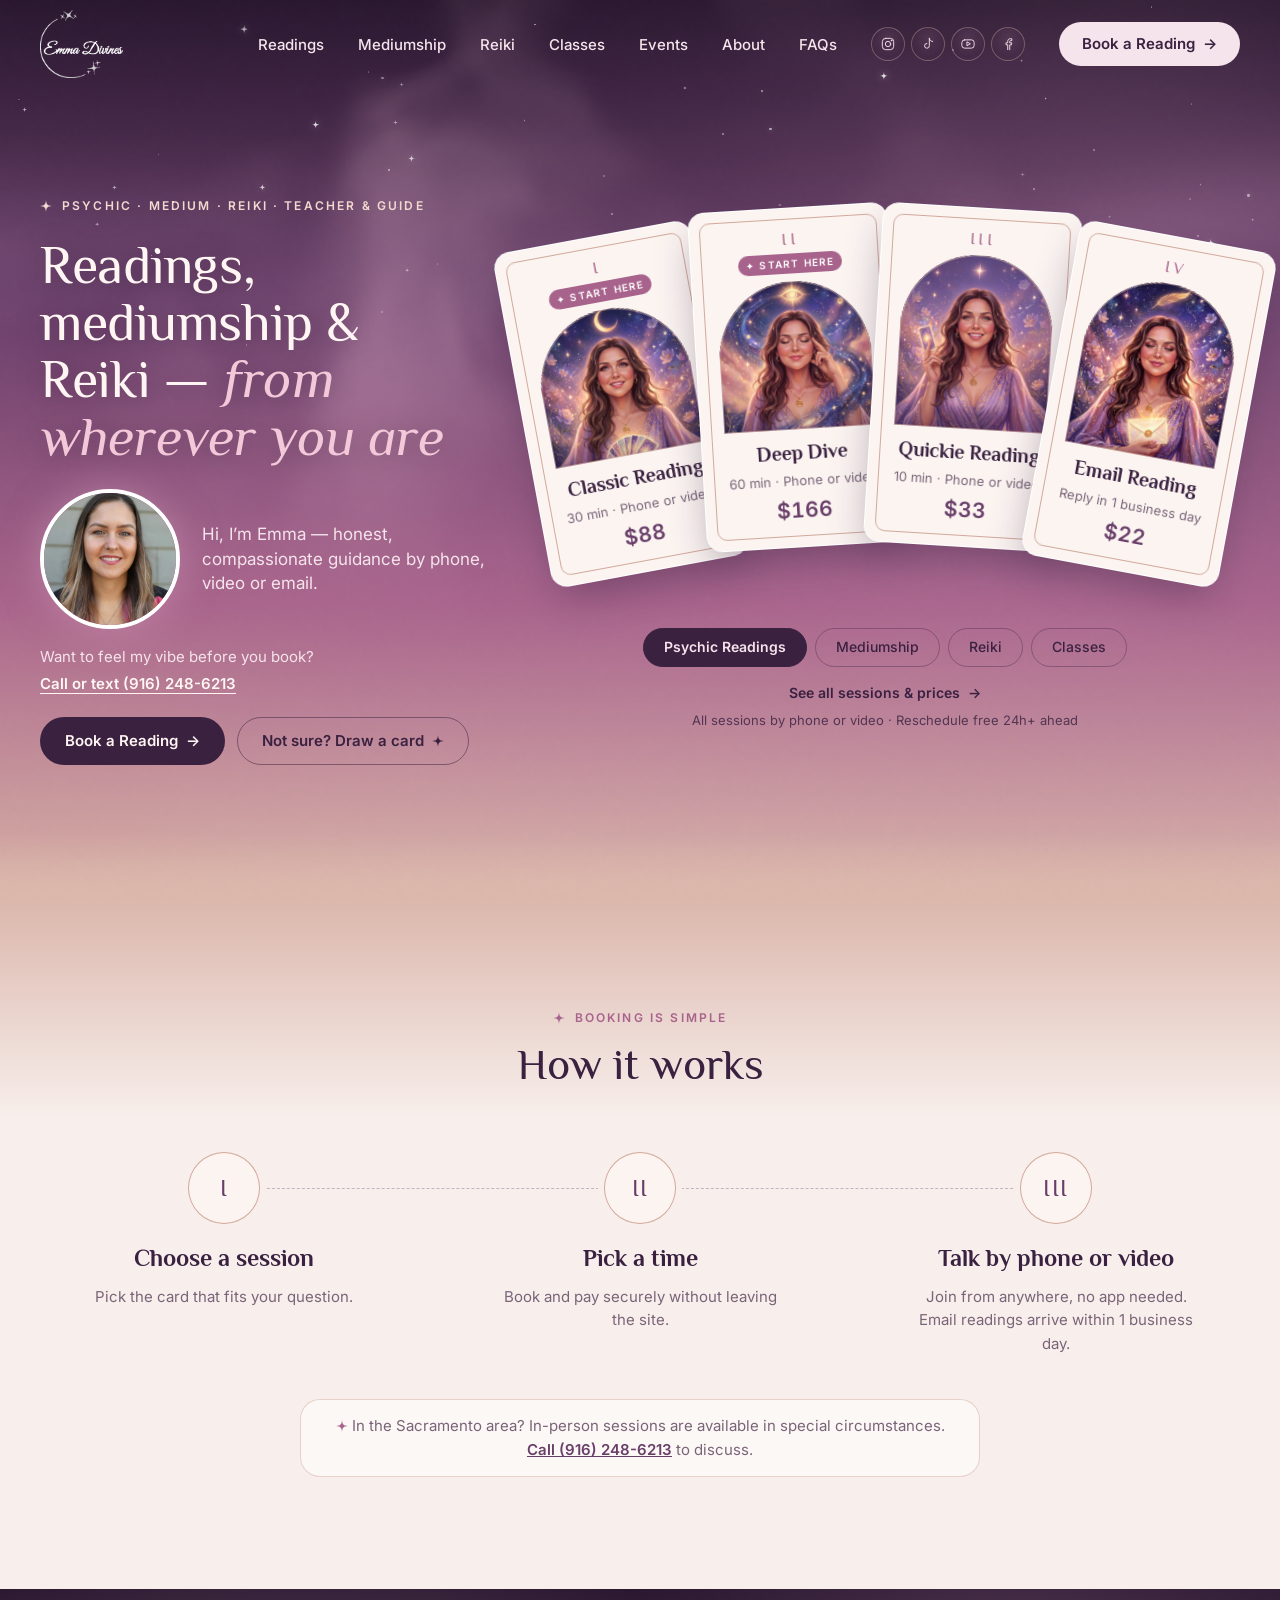
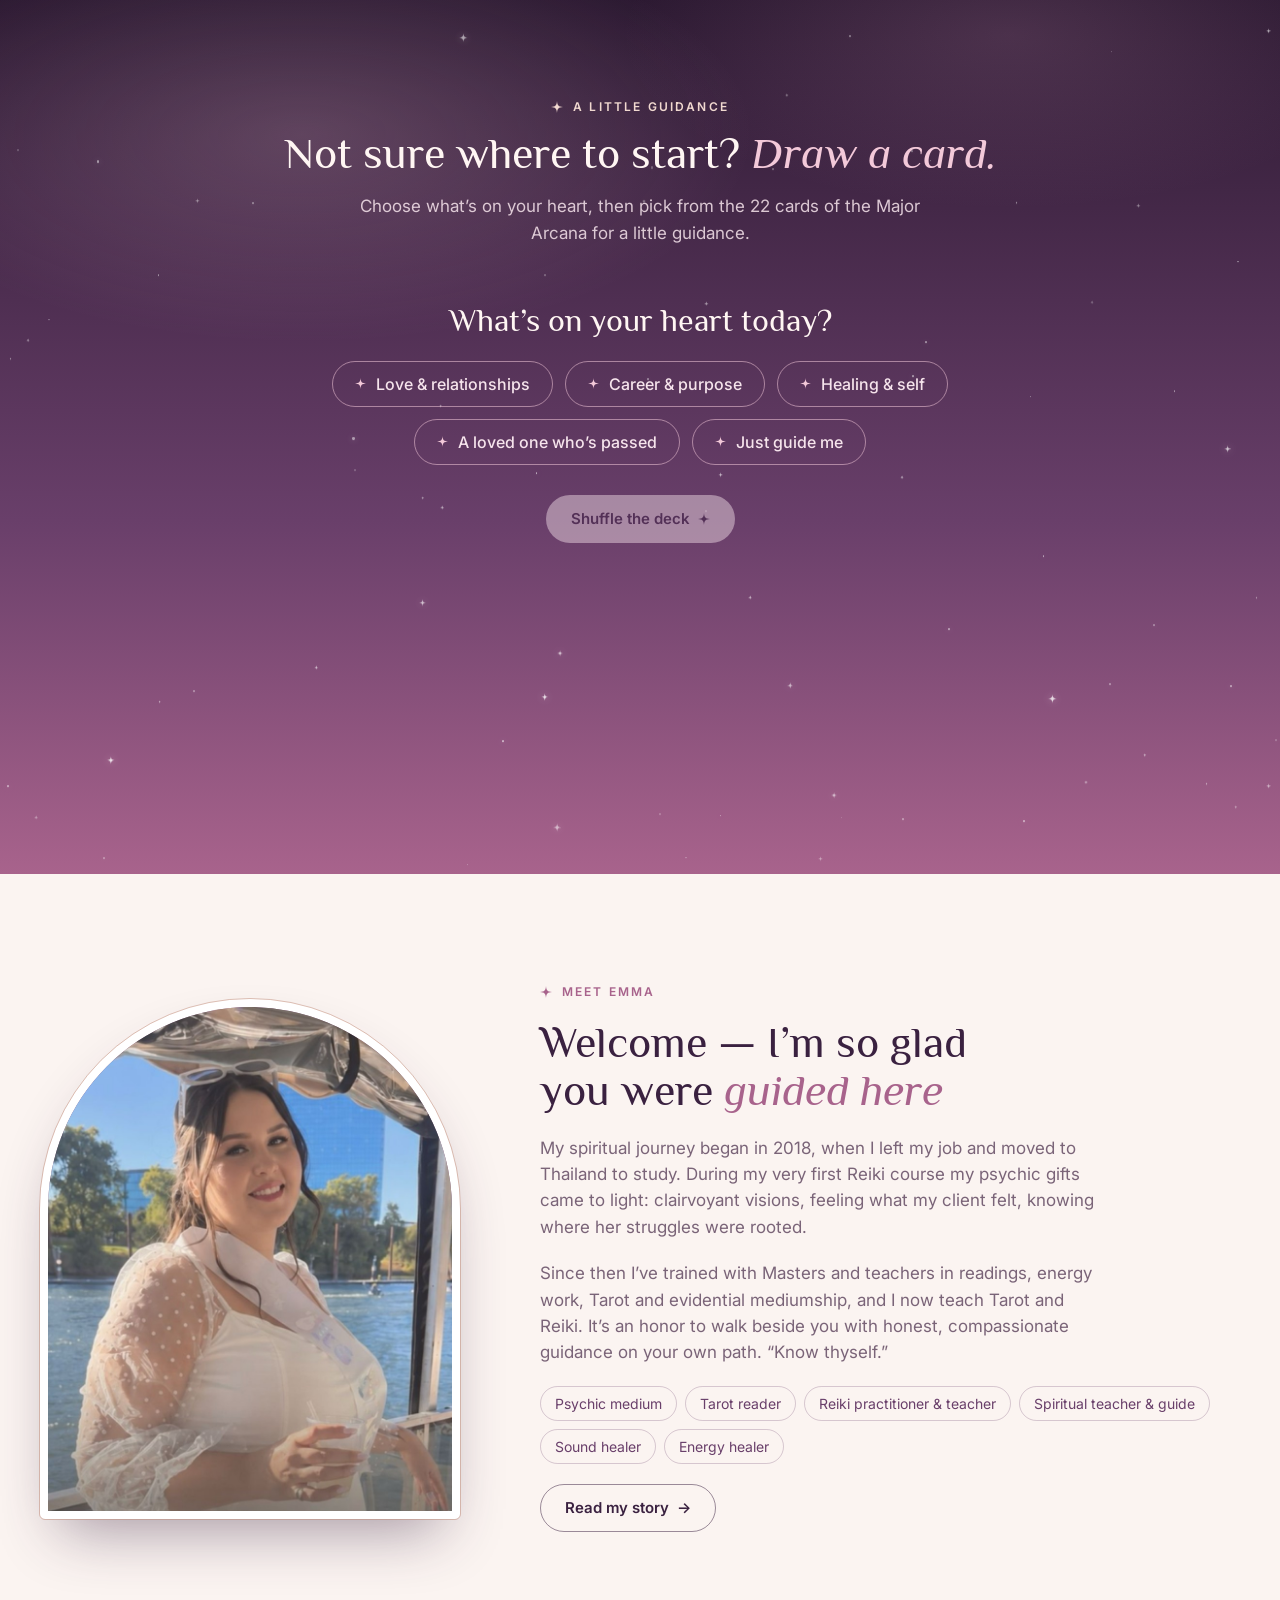
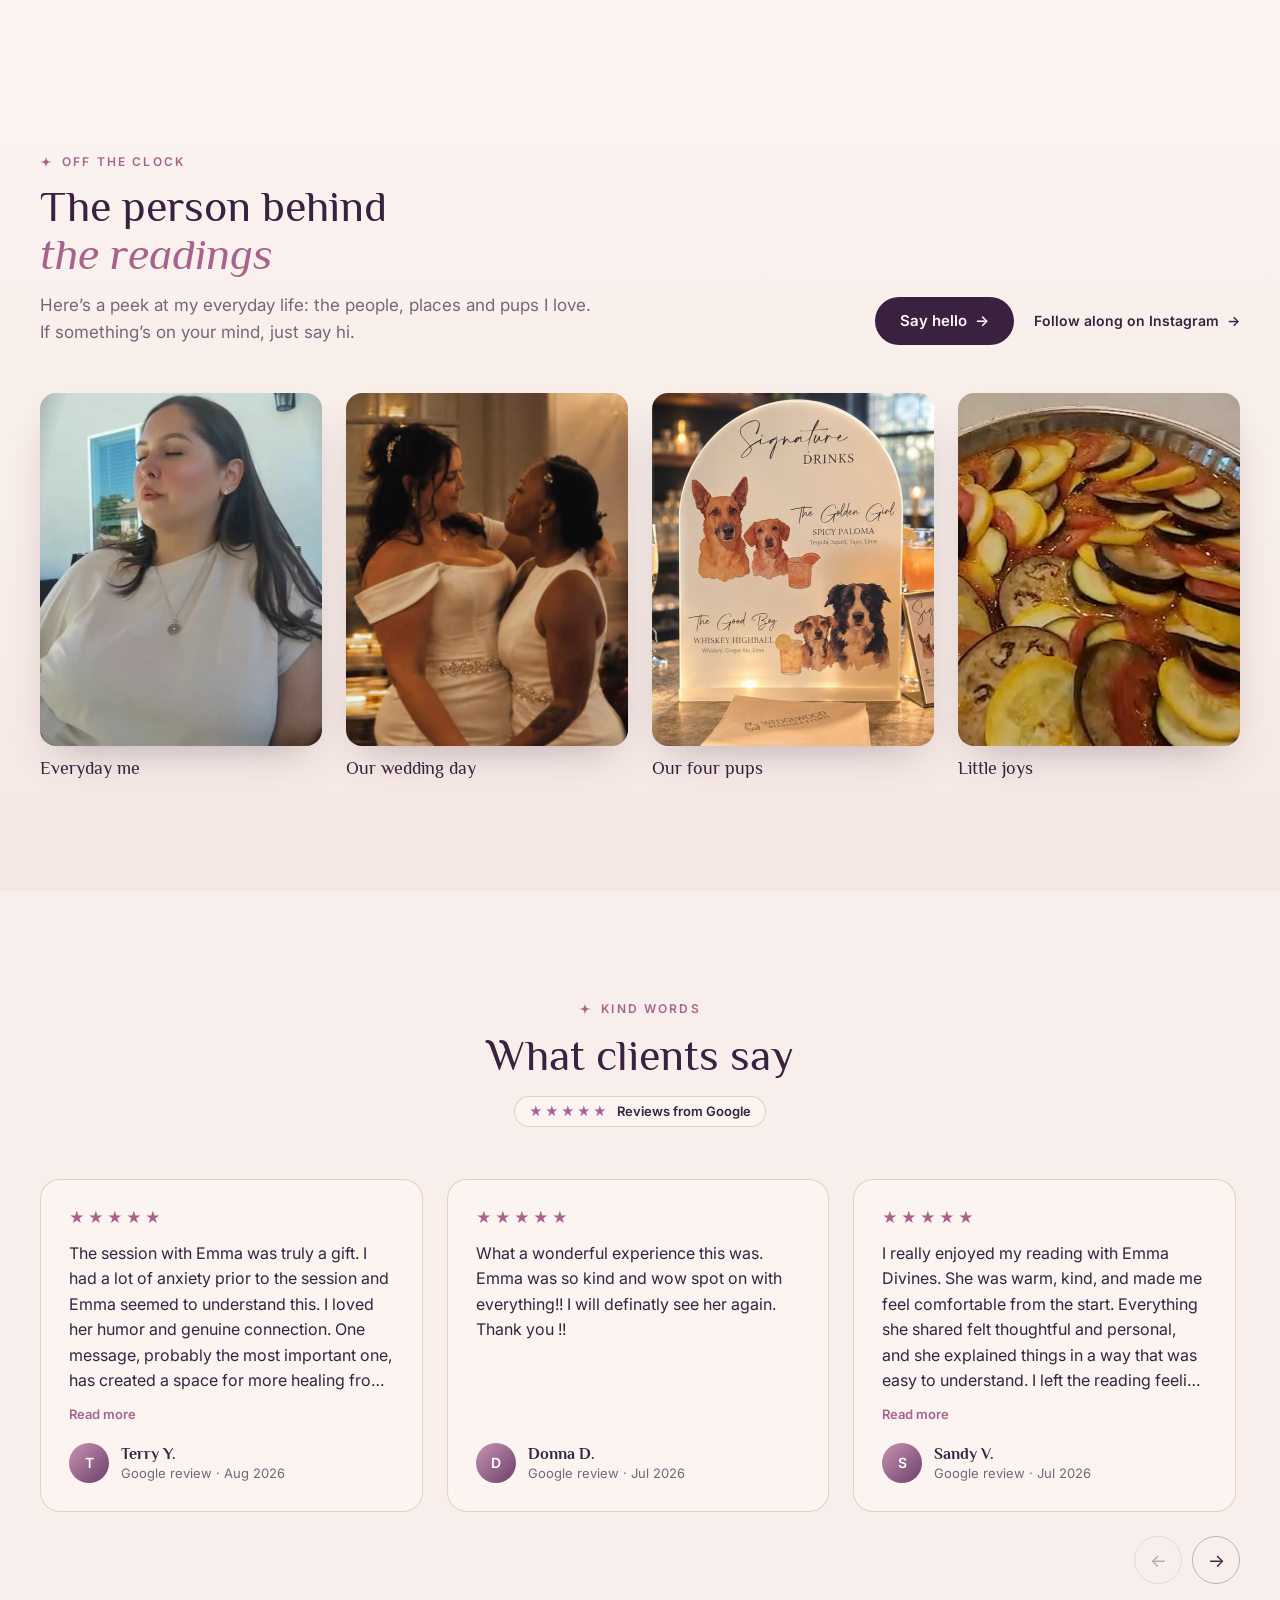
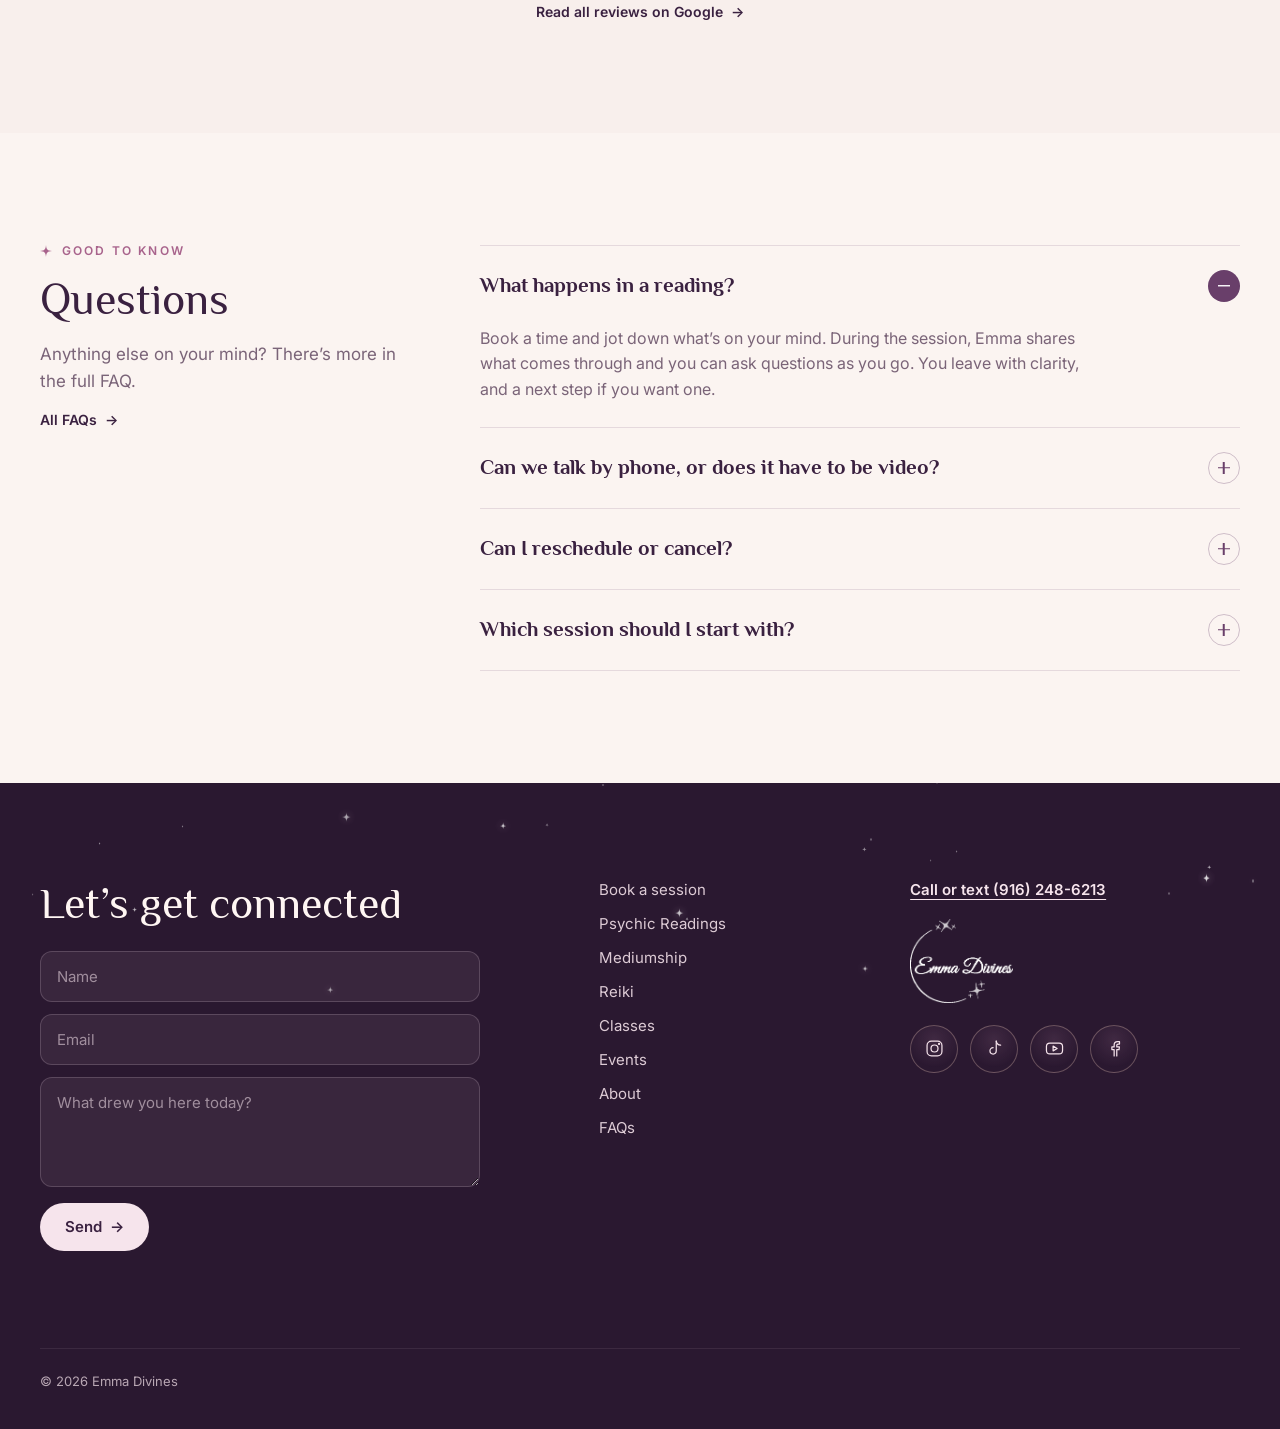
==== index.html @ b723eba1 "Draw a card: real art for all 22 Major Arcana Each card is its Rider-Waite-Smith scene (public-domai" ====
<!doctype html>
<html lang="en">
<head>
<meta charset="utf-8">
<meta name="viewport" content="width=device-width, initial-scale=1, viewport-fit=cover">
<title>Emma Divines · Psychic Readings, Mediumship &amp; Reiki</title>
<meta name="description" content="Honest, compassionate psychic readings, mediumship and Reiki with Emma, by phone, video or email. See every session and price, or draw a card for a little guidance.">
<meta property="og:type" content="website">
<meta property="og:site_name" content="Emma Divines">
<meta property="og:title" content="Emma Divines · Readings, mediumship &amp; Reiki">
<meta property="og:description" content="Honest, compassionate guidance from wherever you are. Draw a card for a little guidance, or book a session.">
<meta property="og:url" content="https://emma-divines-prototype.vercel.app/">
<meta property="og:image" content="https://emma-divines-prototype.vercel.app/images/og-image.jpg">
<meta property="og:image:width" content="1200">
<meta property="og:image:height" content="630">
<meta property="og:image:alt" content="Emma Divines homepage: tarot cards with prices and a photo of Emma">
<meta name="twitter:card" content="summary_large_image">
<meta name="twitter:image" content="https://emma-divines-prototype.vercel.app/images/og-image.jpg">
<link rel="icon" type="image/png" href="logo_color.png">
<link rel="apple-touch-icon" href="images/emma-avatar.jpg">
<link rel="preconnect" href="https://fonts.googleapis.com">
<link rel="preconnect" href="https://fonts.gstatic.com" crossorigin>
<link href="https://fonts.googleapis.com/css2?family=Inter:wght@400;500;600&family=Philosopher:ital,wght@0,400;0,700;1,400&display=swap" rel="stylesheet">
<style>
/* Velvet Dusk: one visual world (dusk → daylight → dusk → night), so colours are set explicitly rather than per OS theme. */
:root{
  color-scheme:light;
  /* brand palette (Emma's guide) */
  --deep-purple:#693F6A; --mauve:#A8638C; --terracotta:#C08977; --muted-purple:#936A94; --soft-rose:#CA93B3; --warm-blush:#DBB7AC;
  /* extensions: darker / lighter steps of the palette */
  --night:#2A1830; --plum:#3A2140; --cream:#FBF4F1; --blush-tint:#F8EFEC; --rose-light:#F3C9D9; --ink-soft:#7A6478; --on-dark:#F6E4EC;
  --f-display:Philosopher,Georgia,serif; --f-body:Inter,system-ui,-apple-system,sans-serif;
  --cw:200px; --ch:340px;
}
*{box-sizing:border-box}
[hidden]{display:none!important}
html{scroll-behavior:smooth;scroll-padding-top:80px;overflow-x:clip}
html,body{margin:0}
body{font-family:var(--f-body);-webkit-font-smoothing:antialiased;overflow-x:hidden;background:var(--cream);color:var(--plum)}
button{font:inherit;color:inherit;background:none;border:0;padding:0;cursor:pointer}
a{color:inherit}
:focus-visible{outline:2px solid var(--soft-rose);outline-offset:3px;border-radius:6px}
.wrap{max-width:1240px;margin-inline:auto;padding-inline:20px}
.sp{display:inline-block;width:12px;height:12px;vertical-align:-1px}
.eyebrow{display:flex;align-items:center;gap:10px;margin:0;font:600 12px/1 var(--f-body);letter-spacing:.18em;text-transform:uppercase;color:var(--mauve)}
.eyebrow svg{width:12px;height:12px}
h1,h2,h3{text-wrap:balance}
h2{font:400 44px/1.1 var(--f-display);margin:0;color:var(--plum)}
h2 em{font-style:italic;color:var(--mauve)}
.lede{font-size:17px;line-height:1.55;color:var(--ink-soft);max-width:560px;margin:0}
.draft-tag{display:inline-block;font:600 10px/1 var(--f-body);letter-spacing:.12em;text-transform:uppercase;padding:5px 8px;border-radius:999px;background:rgba(168,99,140,.12);color:var(--mauve)}

/* ---------- Buttons & links ---------- */
.btn{display:inline-flex;align-items:center;gap:8px;border-radius:999px;padding:14px 24px;font:600 15px/1.2 var(--f-body);text-decoration:none;border:1px solid transparent;white-space:nowrap;transition:transform .2s,background-color .2s,box-shadow .25s}
.btn:hover{transform:translateY(-1px)}
.btn .arr,.link .arr{transition:translate .2s}
.btn:hover .arr,.link:hover .arr{translate:3px 0}
.btn-plum{background:var(--plum);color:#FFF6F3}
.btn-purple{background:var(--deep-purple);color:#FFF6F3}
.btn-light{background:var(--on-dark);color:var(--plum)}
.btn-outline{border-color:rgba(58,33,64,.5);color:var(--plum)}
.btn-outline-light{border-color:rgba(246,228,236,.55);color:var(--on-dark)}
.link{display:inline-flex;align-items:center;gap:8px;font:600 14px/1.2 var(--f-body);color:var(--plum);text-decoration:none}

/* ---------- Header ---------- */
.site-header{position:fixed;inset:0 0 auto 0;z-index:40;padding-top:env(safe-area-inset-top,0px);transition:background-color .35s,box-shadow .35s,backdrop-filter .35s}
.site-header .wrap{height:88px;display:flex;align-items:center;justify-content:space-between;transition:height .35s}
.site-header.scrolled{background:rgba(42,24,48,.8);backdrop-filter:blur(14px);-webkit-backdrop-filter:blur(14px);box-shadow:0 1px 0 rgba(246,228,236,.08)}
.site-header.scrolled .wrap{height:68px}
.logo img{height:68px;display:block;transition:height .35s}
.scrolled .logo img{height:54px}
.nav{display:flex;align-items:center;gap:34px}
.nav a:not(.btn){text-decoration:none;font-weight:500;font-size:15px;color:var(--on-dark)}
.nav a:not(.btn):hover{text-decoration:underline;text-underline-offset:6px;text-decoration-color:var(--soft-rose)}
.nav .btn{padding:12px 22px}
.mobile-actions{display:none;align-items:center;gap:10px}
.menu-btn{display:flex;flex-direction:column;gap:5px;padding:13px 9px}
.menu-btn i{display:block;width:20px;height:1.6px;border-radius:1px;background:var(--on-dark)}
.mobile-menu{position:fixed;inset:0;z-index:60;background:linear-gradient(#2A1830,#693F6A);color:var(--on-dark);padding:calc(20px + env(safe-area-inset-top,0px)) 24px 32px;display:flex;flex-direction:column;gap:28px}
.mobile-menu[hidden]{display:none}
.mobile-menu .top{display:flex;justify-content:space-between;align-items:center}
.mobile-menu .top img{height:52px}
.mobile-menu nav{display:flex;flex-direction:column;gap:6px}
.mobile-menu nav a{font:400 34px/1.3 var(--f-display);text-decoration:none}
.close-btn{width:44px;height:44px;border-radius:50%;font-size:22px}

/* ---------- Hero ---------- */
.hero{position:relative;isolation:isolate;min-height:900px;padding-bottom:56px}
.hero-bg{position:absolute;inset:0;z-index:-1;overflow:hidden;background:linear-gradient(#2A1830,#693F6A 38%,#A8638C 75%,#DBB7AC)}
#aurora{position:absolute;inset:0;width:100%;height:100%;display:block}
.stars{position:absolute;inset:0;pointer-events:none}
.layer{position:absolute;left:0;right:0;will-change:transform}
.star,.dot{position:absolute;opacity:var(--o);animation:twinkle var(--t) ease-in-out var(--d) infinite}
.star{color:#fff}
.dot{border-radius:50%;background:#fff;box-shadow:0 0 6px rgba(255,240,246,.7)}
.layer:last-child .star{filter:drop-shadow(0 0 4px rgba(255,228,240,.75))}
/* a slow, shallow breathe rather than a blink */
@keyframes twinkle{0%,100%{opacity:var(--o)}50%{opacity:calc(var(--o) * .45)}}
.hero-inner{display:grid;grid-template-columns:470px minmax(0,1fr);column-gap:20px;align-items:start;padding-top:200px}
.copy{display:flex;flex-direction:column;gap:24px}
.hero .eyebrow{color:#F1D9D0}
h1{font:400 54px/1.06 var(--f-display);margin:0;color:#FFF6F3;letter-spacing:-.005em;text-shadow:0 2px 28px rgba(42,24,48,.35)}
h1 em{font-style:italic;color:var(--rose-light)}
.byline{display:flex;align-items:center;gap:22px}
.byline p{margin:0;font-size:17px;line-height:1.45;color:var(--on-dark);max-width:420px}
.avatar{flex:none;width:140px;height:140px;border-radius:50%;object-fit:cover;display:block;background:linear-gradient(135deg,#DBB7AC,#693F6A);border:4px solid #fff;box-shadow:0 0 36px 2px rgba(202,147,179,.55)}
.ctas{display:flex;gap:12px;flex-wrap:wrap}
.hero .btn-outline{border-color:rgba(58,33,64,.5)}
.offerings{display:flex;flex-direction:column;align-items:center;margin-top:-20px;min-width:0}
.tabs{display:flex;gap:8px;margin-top:18px}
.tab{padding:10px 20px;border-radius:999px;font:500 14px/1.2 var(--f-body);border:1px solid rgba(58,33,64,.35);color:var(--plum);white-space:nowrap;transition:background-color .25s,color .25s}
.tab[aria-selected=true]{background:var(--plum);color:var(--on-dark);border-color:var(--plum);font-weight:600}
.tab .short{display:none}
.pager{display:flex;align-items:center;gap:14px;font:500 13px/1 var(--f-body);color:var(--plum);margin-top:6px}
.pager[hidden]{display:none}
.pager .dots{display:flex;gap:6px}.pager .dots i{width:6px;height:6px;border-radius:50%;background:rgba(58,33,64,.3)}.pager .dots i.on{background:var(--plum)}
.pager button{font-weight:600;display:inline-flex;gap:6px;align-items:center}
.after-cards{display:flex;flex-direction:column;align-items:center;gap:10px;margin-top:18px}
.policy{font-size:13px;color:var(--plum);opacity:.8;margin:0;text-align:center}
.deck-hint{display:none}

/* ---------- Tarot cards ---------- */
.cards{position:relative;width:100%;height:calc(var(--ch) + 90px)}
.card{position:absolute;left:calc(50% - var(--cw) / 2);top:24px;width:var(--cw);height:var(--ch);perspective:1100px;cursor:pointer;
  transform:var(--final,none);transition:translate .35s cubic-bezier(.2,.8,.2,1),transform .55s cubic-bezier(.2,.8,.2,1),opacity .35s;
  animation:deal .8s cubic-bezier(.2,1.15,.35,1) calc(var(--i) * 85ms + 150ms) backwards}
.card.dealt{animation:none}
@keyframes deal{from{transform:translate(var(--dx),var(--dy)) rotate(var(--dr)) scale(.9);opacity:0}35%{opacity:1}to{transform:var(--final,none);opacity:1}}
.tilt,.flip{position:absolute;inset:0;transform-style:preserve-3d}
.tilt{transform:rotateX(var(--rx,0deg)) rotateY(var(--ry,0deg));transition:transform .25s ease-out,translate .35s cubic-bezier(.2,.8,.2,1),rotate .35s cubic-bezier(.2,.8,.2,1)}
.flip{transition:transform .75s cubic-bezier(.3,1.25,.4,1)}
.flipped .flip{transform:rotateY(180deg)}
.face{position:absolute;inset:0;backface-visibility:hidden;-webkit-backface-visibility:hidden;border-radius:16px;padding:10px;background:var(--cream);border:1px solid #fff;box-shadow:0 18px 40px -8px rgba(58,33,64,.42);overflow:hidden;transition:box-shadow .3s}
.back{transform:rotateY(180deg)}
.inner{height:100%;border:1px solid rgba(192,137,119,.7);border-radius:10px;padding:12px 12px 14px;display:flex;flex-direction:column;align-items:center;gap:8px;text-align:center}
.num{font:400 16px/1 var(--f-display);letter-spacing:.2em;color:var(--mauve);padding-left:.2em}
.art{flex:1;width:100%;border-radius:6px;position:relative;overflow:hidden;min-height:0}
.art svg{position:absolute;inset:0;width:100%;height:100%}
/* Emma's illustrated card art: arched window like her card frames, thin gold keyline */
.art-img{border-radius:999px 999px 6px 6px;background:#3A2140;box-shadow:inset 0 0 0 1px rgba(192,137,119,.55)}
.art-img img{position:absolute;inset:0;width:100%;height:100%;object-fit:cover;object-position:50% 18%}
.rcard .art-img img{object-position:50% 26%}
.art-img::after{content:"";position:absolute;inset:0;border-radius:inherit;box-shadow:inset 0 0 0 1px rgba(219,183,172,.6),inset 0 -24px 30px -20px rgba(42,24,48,.35);pointer-events:none}
.name{font:700 20px/1.15 var(--f-display);color:var(--plum);margin:4px 0 0}
.meta{font-size:13px;color:var(--ink-soft);margin:0}
.price{font:600 21px/1.1 var(--f-body);color:var(--deep-purple);margin:2px 0 0;font-variant-numeric:tabular-nums}
.front::before{content:"";position:absolute;inset:0;border-radius:inherit;pointer-events:none;opacity:0;transition:opacity .3s;z-index:2;
  background:radial-gradient(circle at var(--gx,50%) var(--gy,30%),rgba(255,255,255,.45),transparent 55%)}
.front::after{content:"";position:absolute;inset:-20%;pointer-events:none;z-index:3;background:linear-gradient(105deg,transparent 40%,rgba(255,255,255,.5) 50%,transparent 60%);
  transform:translateX(-120%);animation:shimmer 1.1s ease-out calc(var(--i) * 85ms + 900ms) 1 both}
@keyframes shimmer{to{transform:translateX(120%)}}
.back .inner{justify-content:center;gap:10px;padding:14px}
.back .name{margin:0}
.desc{font-size:14px;line-height:1.5;color:var(--ink-soft);margin:0}
.btn-book{background:var(--deep-purple);color:#FFF6F3;padding:11px 18px;font-size:14px;margin-top:4px}
.turn{font-size:12px;color:var(--ink-soft);opacity:.8}
.mini-draft{font-size:10px;letter-spacing:.08em;text-transform:uppercase;color:var(--mauve);opacity:.8}
.cards .card:hover,.cards .card.flipped{translate:0 -28px;z-index:20}
.cards .card:hover .tilt,.cards .card.flipped .tilt{rotate:calc(var(--r) * -1)}
@media (hover:hover) and (pointer:fine){.card:hover .front::before{opacity:1}.card:hover .face{box-shadow:0 30px 60px -12px rgba(58,33,64,.5)}}
.card.toss{animation:toss .38s cubic-bezier(.5,0,.75,0) forwards}
@keyframes toss{to{transform:translate(-135%,-14px) rotate(-20deg);opacity:0}}

/* ---------- Sections ---------- */
section.band{padding-block:112px}
.how{background:linear-gradient(#DBB7AC,#F8EFEC 220px)}
.sec-head{display:flex;flex-direction:column;align-items:center;gap:16px;text-align:center}
.steps{list-style:none;margin:64px 0 0;padding:0;display:grid;grid-template-columns:repeat(3,minmax(0,1fr));gap:48px;position:relative}
.steps::before{content:"";position:absolute;top:36px;left:16%;right:16%;border-top:1px dashed rgba(105,63,106,.35)}
.step{display:flex;flex-direction:column;align-items:center;text-align:center;gap:12px;position:relative}
.step .n{width:72px;height:72px;border-radius:50%;display:grid;place-items:center;background:var(--cream);border:1px solid rgba(192,137,119,.7);box-shadow:0 0 0 6px var(--blush-tint);font:400 24px/1 var(--f-display);color:var(--deep-purple);letter-spacing:.06em}
.step h3{font:700 24px/1.2 var(--f-display);margin:8px 0 0;color:var(--plum)}
.step p{margin:0;font-size:15px;line-height:1.55;color:var(--ink-soft);max-width:280px}

.draw{position:relative;isolation:isolate;overflow:hidden;color:var(--on-dark);background:linear-gradient(#2A1830,#693F6A 60%,#A8638C)}
.draw::before{content:"";position:absolute;inset:-20% -10%;z-index:-1;pointer-events:none;
  background:radial-gradient(42% 24% at 28% 26%,rgba(243,201,217,.2),transparent 70%),radial-gradient(36% 20% at 74% 18%,rgba(202,147,179,.18),transparent 70%);
  animation:drift 28s ease-in-out infinite alternate}
@keyframes drift{to{transform:translate3d(4%,3%,0) scale(1.08)}}
.draw .eyebrow{color:#F1D9D0}
.draw h2{color:#FFF6F3}.draw h2 em{color:var(--rose-light)}
.draw .lede{color:var(--on-dark);opacity:.85}
.draw-stage{position:relative;margin-top:56px;min-height:460px;display:flex;flex-direction:column;align-items:center}
.backs{display:flex;gap:28px;justify-content:center;transition:opacity .35s;perspective:1200px}
/* the cards fall from the sky flipping side over side (back ⇄ face), then settle into the spread */
.backs.await .cback{opacity:0}
/* no opacity animation on .cback itself: it would flatten the 3D and show the back face mirrored */
.cback{width:200px;height:330px;position:relative;cursor:pointer;transform-style:preserve-3d;transition:transform .35s cubic-bezier(.2,.8,.2,1),opacity .35s}
.cback:nth-child(1){rotate:-6deg;translate:0 14px}.cback:nth-child(3){rotate:6deg;translate:0 14px}
.cb-face{position:absolute;inset:0;display:block;border-radius:16px;padding:10px;backface-visibility:hidden;-webkit-backface-visibility:hidden;
  box-shadow:0 22px 50px -12px rgba(0,0,0,.5);transition:box-shadow .5s}
.cb-back{background:radial-gradient(circle at 50% 45%,#7E4C80,#3A2140 70%);border:1px solid rgba(219,183,172,.6)}
.cb-front{transform:rotateY(180deg);background:var(--cream);border:1px solid #fff}
.cb-back .inner{border-color:rgba(219,183,172,.45);padding:0;position:relative}
.cb-front .inner{border-color:rgba(192,137,119,.7);padding:0;position:relative}
.cb-label{position:absolute;top:8%;left:0;right:0;text-align:center;font:400 11px/1 var(--f-display);letter-spacing:.3em;text-transform:uppercase;color:#DBB7AC;padding-left:.3em}
.cb-front .cb-label{color:var(--mauve)}
.cback:hover,.cback:focus-visible{transform:translateY(-16px)}
.cback:hover .cb-face,.cback:focus-visible .cb-face{box-shadow:0 0 0 1px var(--soft-rose),0 0 48px 6px rgba(202,147,179,.45),0 22px 50px -12px rgba(0,0,0,.5)}
.cback svg,.rv-back svg{width:100%;height:100%;display:block}
.cback.dropping{pointer-events:none;animation:cardDrop 1.9s cubic-bezier(.25,.75,.3,1) calc(var(--i) * 230ms) both}
.cback.dropping .cb-face{box-shadow:0 0 50px 14px rgba(243,201,217,.42)}
@keyframes cardDrop{
  0%{transform:translateY(-600px) rotateY(var(--flips)) rotateZ(var(--tilt)) scale(.7)}
  72%{transform:translateY(14px) rotateY(-14deg) rotateZ(0deg) scale(1.02)}
  86%{transform:translateY(-5px) rotateY(5deg) scale(1)}
  100%{transform:none}}
.cback.landed .cb-face{animation:landGlow 1.3s ease-out}
@keyframes landGlow{
  0%{box-shadow:0 0 0 1px #CA93B3,0 0 70px 18px rgba(202,147,179,.65),0 22px 50px -12px rgba(0,0,0,.5)}
  100%{box-shadow:0 0 0 1px rgba(202,147,179,0),0 0 0 0 rgba(202,147,179,0),0 22px 50px -12px rgba(0,0,0,.5)}}
.burst{position:absolute;width:var(--bs);height:var(--bs);color:#F6E4EC;pointer-events:none;z-index:2;animation:burst .95s ease-out forwards}
@keyframes burst{from{opacity:1;transform:translate(0,0) scale(1)}to{opacity:0;transform:translate(var(--bx),var(--by)) scale(.3) rotate(120deg)}}
.backs.picking .cback:not(.picked){opacity:0;transform:translateY(40px)}
.backs.picking .cback.picked{transform:translateY(-30px) scale(1.05)}
.reveal{display:flex;flex-direction:column;align-items:center;gap:20px}
.reveal[hidden]{display:none}
.rcard{width:280px;height:440px;position:relative;perspective:1200px}
.rcard .face{box-shadow:0 0 0 1px var(--soft-rose),0 0 60px 10px rgba(202,147,179,.4),0 30px 60px -12px rgba(0,0,0,.5)}
.rcard .rv-back{background:radial-gradient(circle at 50% 45%,#7E4C80,#3A2140 70%);border-color:rgba(219,183,172,.6)}
.rcard .front .inner{gap:9px;justify-content:center}
.chosen-tag{font:600 11px/1 var(--f-body);letter-spacing:.14em;text-transform:uppercase;color:var(--mauve)}
.rcard .art{flex:0 0 120px;width:100%}
.again{color:var(--on-dark)}

.emma{background:var(--cream)}
.emma-grid{display:grid;grid-template-columns:420px minmax(0,1fr);gap:80px;align-items:center}
.arch{aspect-ratio:420/520;max-width:100%;border-radius:999px 999px 24px 24px;position:relative;overflow:hidden;
  background:radial-gradient(circle at 50% 30%,#CA93B3,#693F6A 75%);box-shadow:0 30px 60px -20px rgba(58,33,64,.45);border:8px solid #fff;outline:1px solid rgba(192,137,119,.5)}
.arch img{position:absolute;inset:0;width:100%;height:100%;object-fit:cover;object-position:50% 30%}
.arch svg{position:absolute;inset:0;width:100%;height:100%}
.emma-copy{display:flex;flex-direction:column;gap:20px;min-width:0}
.roles{display:flex;flex-wrap:wrap;gap:8px;padding:0;margin:0;list-style:none}
.roles li{padding:8px 14px;border-radius:999px;border:1px solid rgba(105,63,106,.25);font-size:14px;color:var(--deep-purple)}

.life{background:linear-gradient(var(--cream),#F5E8E3)}
.life-top{display:flex;justify-content:space-between;align-items:flex-end;gap:32px;flex-wrap:wrap}
.life-head{display:flex;flex-direction:column;gap:14px;max-width:560px}
.life-ctas{display:flex;gap:20px;align-items:center;flex-wrap:wrap}
.life-grid{list-style:none;margin:48px 0 0;padding:0;display:grid;grid-template-columns:repeat(4,minmax(0,1fr));gap:24px}
.life-grid figure{margin:0;display:flex;flex-direction:column;gap:12px}
.life-grid img{width:100%;height:auto;aspect-ratio:4/5;object-fit:cover;border-radius:16px;display:block;box-shadow:0 18px 40px -18px rgba(58,33,64,.35);transition:transform .4s cubic-bezier(.2,.8,.2,1)}
.life-grid li:hover img{transform:translateY(-4px)}
.life-grid figcaption{font:400 18px/1.2 var(--f-display);color:var(--plum)}
.reviews{background:var(--blush-tint)}
.rev-wrap{margin-top:48px}
.rev-grid{display:flex;gap:24px;overflow-x:auto;scroll-snap-type:x mandatory;scroll-behavior:smooth;padding:4px 2px 16px;scrollbar-width:none}
.rev-grid::-webkit-scrollbar{display:none}
.rev-controls{display:flex;gap:10px;justify-content:flex-end;margin-top:8px}
.rev-btn{width:48px;height:48px;border-radius:50%;border:1px solid rgba(58,33,64,.3);font-size:18px;color:var(--plum);transition:background-color .2s,opacity .2s}
.rev-btn:hover{background:rgba(105,63,106,.08)}
.rev-btn:disabled{opacity:.35;cursor:default}
.rev{flex:0 0 calc((100% - 48px) / 3);scroll-snap-align:start;background:var(--cream);border:1px solid rgba(192,137,119,.35);border-radius:20px;padding:28px;display:flex;flex-direction:column;gap:14px;min-width:0}
.rev .stars-row{color:var(--mauve);letter-spacing:3px;font-size:15px}
.rev blockquote{margin:0;font-size:16px;line-height:1.6;color:var(--plum);display:-webkit-box;-webkit-box-orient:vertical;-webkit-line-clamp:6;overflow:hidden}
.rev.open blockquote{-webkit-line-clamp:unset;display:block}
.rev .more{align-self:flex-start;font:600 13px/1 var(--f-body);color:var(--mauve)}
.rev .more[hidden]{display:none}
.rev .who{display:flex;align-items:center;gap:12px;margin-top:auto;padding-top:8px;font-size:13px;color:var(--ink-soft)}
.rev .who b{display:block;font:700 16px/1.2 var(--f-display);color:var(--plum)}
.rev .who i{flex:none;width:40px;height:40px;border-radius:50%;display:grid;place-items:center;font:600 14px/1 var(--f-body);font-style:normal;color:#fff;background:linear-gradient(135deg,#CA93B3,#693F6A)}
.rev-note{text-align:center;margin:20px 0 0;font-size:13px;color:var(--ink-soft)}
.g-chip{display:inline-flex;gap:8px;align-items:center;padding:8px 14px;border-radius:999px;background:var(--cream);border:1px solid rgba(192,137,119,.35);font:600 13px/1 var(--f-body);color:var(--plum)}
.g-chip b{color:var(--mauve);letter-spacing:2px}

.faq{background:var(--cream)}
.faq-grid{display:grid;grid-template-columns:360px minmax(0,1fr);gap:80px;align-items:start}
.faq-side{display:flex;flex-direction:column;gap:18px;position:sticky;top:110px}
details{border-bottom:1px solid rgba(105,63,106,.15)}
details:first-child{border-top:1px solid rgba(105,63,106,.15)}
summary{list-style:none;cursor:pointer;display:flex;justify-content:space-between;align-items:center;gap:20px;padding:24px 0;font:700 21px/1.3 var(--f-display);color:var(--plum)}
summary::-webkit-details-marker{display:none}
summary .pm{flex:none;width:32px;height:32px;border-radius:50%;border:1px solid rgba(105,63,106,.3);position:relative;transition:transform .3s,background-color .3s}
summary .pm::before,summary .pm::after{content:"";position:absolute;left:50%;top:50%;width:12px;height:1.5px;background:var(--deep-purple);translate:-50% -50%}
summary .pm::after{rotate:90deg;transition:rotate .3s}
details[open] summary .pm{background:var(--deep-purple)}
details[open] summary .pm::before,details[open] summary .pm::after{background:#fff}
details[open] summary .pm::after{rotate:0deg}
details p{margin:0 0 24px;font-size:16px;line-height:1.6;color:var(--ink-soft);max-width:620px}
details p a{color:var(--deep-purple);font-weight:600}

.footer{background:var(--night);color:var(--on-dark);padding-block:96px calc(40px + env(safe-area-inset-bottom,0px));position:relative;overflow:hidden}
.foot-grid{display:grid;grid-template-columns:minmax(0,1.2fr) minmax(0,.6fr) minmax(0,.8fr);gap:64px}
.footer h2{color:#FFF6F3}
.form{display:flex;flex-direction:column;gap:12px;margin-top:24px;max-width:440px}
.form label{position:absolute;width:1px;height:1px;overflow:hidden;clip:rect(0 0 0 0)}
.form input,.form textarea{width:100%;font:15px/1.4 var(--f-body);color:var(--on-dark);background:rgba(246,228,236,.07);border:1px solid rgba(246,228,236,.18);border-radius:12px;padding:14px 16px}
.form input::placeholder,.form textarea::placeholder{color:rgba(246,228,236,.55)}
.form textarea{min-height:110px;resize:vertical}
.form .btn{align-self:flex-start;margin-top:4px}
.form-note{font-size:13px;color:var(--rose-light);min-height:1em;margin:0}
.foot-links{list-style:none;margin:0;padding:0;display:flex;flex-direction:column;gap:14px}
.foot-links a{text-decoration:none;font-size:15px;opacity:.88}.foot-links a:hover{opacity:1;text-decoration:underline;text-underline-offset:5px}
.social{display:flex;gap:12px;margin-top:22px}
.social a{position:relative;width:48px;height:48px;border-radius:50%;display:grid;place-items:center;color:#F6E4EC;text-decoration:none;
  border:1px solid rgba(219,183,172,.35);background:radial-gradient(circle at 50% 30%,rgba(202,147,179,.14),transparent 70%);
  transition:transform .35s cubic-bezier(.2,.8,.2,1),border-color .3s,box-shadow .3s,color .3s}
.social a svg:first-child{width:21px;height:21px;fill:none;stroke:currentColor;stroke-width:1.4;stroke-linecap:round;stroke-linejoin:round}
.social a .tw{position:absolute;top:-3px;right:-3px;width:11px;height:11px;color:#DBB7AC;opacity:0;transform:scale(.3) rotate(-45deg);transition:opacity .3s,transform .45s cubic-bezier(.2,1.4,.4,1)}
.social a:hover,.social a:focus-visible{transform:translateY(-3px);color:#fff;border-color:#CA93B3;box-shadow:0 0 22px 2px rgba(202,147,179,.45)}
.social a:hover .tw,.social a:focus-visible .tw{opacity:1;transform:scale(1) rotate(0deg)}
.foot-brand img{height:84px;display:block}
.copyright{margin-top:72px;padding-top:24px;border-top:1px solid rgba(246,228,236,.12);font-size:13px;opacity:.7;display:flex;justify-content:space-between;gap:16px;flex-wrap:wrap}

/* capture mode: no entrance animations, so the snapshot shows the finished state */
html.capture .card,html.capture .front::after{animation:none!important}
/* Figma's capture ignores backface-visibility and can't snapshot the WebGL sky cleanly:
   hide the reverse sides and show the static gradient that sits behind the shader */
html.capture .face.back,html.capture .cb-front,html.capture #aurora{display:none!important}

/* ---------- Shooting stars ---------- */
.shoots{position:absolute;inset:0;pointer-events:none;overflow:hidden}
.shoot{position:absolute;height:1.6px;width:var(--len);border-radius:2px;background:linear-gradient(90deg,rgba(255,246,243,0),rgba(255,246,243,.95));
  transform-origin:100% 50%;rotate:var(--a);opacity:0;animation:shoot var(--dur) cubic-bezier(.3,.1,.4,1) forwards}
.shoot::after{content:"";position:absolute;right:-2px;top:50%;width:4px;height:4px;margin-top:-2px;border-radius:50%;background:#fff;box-shadow:0 0 8px 2px rgba(255,236,244,.8)}
@keyframes shoot{0%{opacity:0;translate:0 0}12%{opacity:1}70%{opacity:.9}100%{opacity:0;translate:var(--dx) var(--dy)}}

/* ---------- Scroll reveals (only armed when JS + IntersectionObserver run and motion is allowed) ---------- */
.js-reveal [data-reveal]{transition:opacity .9s ease,translate .9s cubic-bezier(.2,.8,.2,1),scale .9s cubic-bezier(.2,.8,.2,1);transition-delay:var(--rd,0ms)}
.js-reveal [data-reveal].pre{opacity:0;translate:0 32px}
.js-reveal [data-reveal=left].pre{translate:-40px 0}
.js-reveal [data-reveal=right].pre{translate:40px 0}
.js-reveal [data-reveal=scale].pre{translate:0 24px;scale:.94}
@media (max-width:1024px){.js-reveal [data-reveal=left].pre,.js-reveal [data-reveal=right].pre{translate:0 32px}}

/* ---------- Prices dialog ---------- */
dialog{border:0;border-radius:20px;padding:0;width:min(720px,calc(100% - 32px));max-height:85vh;background:var(--cream);color:var(--plum);box-shadow:0 30px 80px -20px rgba(28,16,32,.6)}
dialog::backdrop{background:rgba(28,16,32,.55);backdrop-filter:blur(4px)}
dialog[open]{animation:pop .35s cubic-bezier(.2,1.1,.3,1)}
@keyframes pop{from{opacity:0;transform:translateY(16px) scale(.98)}}
.dlg-head{position:sticky;top:0;background:var(--cream);display:flex;justify-content:space-between;align-items:center;padding:22px 28px 14px;border-bottom:1px solid rgba(105,63,106,.12)}
.dlg-head h2{font:700 28px/1.1 var(--f-display);color:var(--deep-purple)}
.dlg-body{padding:8px 28px 24px}
.grp h3{font:600 12px/1 var(--f-body);letter-spacing:.16em;color:var(--mauve);margin:22px 0 6px}
.row{display:grid;grid-template-columns:minmax(0,1fr) auto auto;gap:16px;align-items:center;padding:12px 0;border-bottom:1px solid rgba(105,63,106,.1)}
.row b{font:700 18px/1.2 var(--f-display)}.row small{display:block;font-size:13px;color:var(--ink-soft);margin-top:2px}
.row .p{font-weight:600;font-size:16px;font-variant-numeric:tabular-nums}
.row a{font:600 13px/1 var(--f-body);padding:9px 14px;border-radius:999px;background:var(--deep-purple);color:#fff;text-decoration:none}
.dlg-policy{font-size:13px;color:var(--ink-soft);margin:18px 0 0}

/* ---------- Draw a card: Ask the cards (focus → fan of 22 Major Arcana → reading) ---------- */
.dstep{display:flex;flex-direction:column;align-items:center;gap:22px;width:100%}
.dstep[hidden]{display:none}
.dstep.enter{animation:stepIn .6s cubic-bezier(.2,.8,.2,1) both}
@keyframes stepIn{from{opacity:0;transform:translateY(18px)}}
.step-title{font:400 32px/1.15 var(--f-display);color:#FFF6F3;margin:0;text-align:center;text-wrap:balance}
.step-sub{margin:-10px 0 0;font-size:16px;color:var(--on-dark);opacity:.85;text-align:center}
.focus-chips{display:flex;flex-wrap:wrap;justify-content:center;gap:12px;max-width:780px}
.fchip{display:inline-flex;align-items:center;gap:10px;padding:14px 22px;border-radius:999px;border:1px solid rgba(243,201,217,.55);color:#F6E4EC;font:500 16px/1 var(--f-body);transition:background-color .25s,color .25s,box-shadow .3s,transform .2s}
.fchip svg{width:11px;height:11px;color:#F3C9D9}
.fchip:hover{transform:translateY(-2px);border-color:#F3C9D9}
.fchip[aria-pressed=true]{background:var(--cream);color:var(--plum);border-color:var(--cream);box-shadow:0 0 26px 2px rgba(202,147,179,.6)}
.fchip[aria-pressed=true] svg{color:var(--mauve)}
.shuffle-btn{margin-top:8px}
.shuffle-btn:disabled{opacity:.45;cursor:default;transform:none}
.pick-for{color:#F1D9D0}
.fan{position:relative;width:100%;max-width:1060px;height:var(--fh,360px);margin-top:6px}
.fcard{position:absolute;left:0;top:0;width:var(--cw);height:calc(var(--cw) * 1.6);padding:0;border-radius:calc(var(--cw) * .09);cursor:pointer;
  background:radial-gradient(circle at 50% 45%,#7E4C80,#3A2140 75%);border:1px solid rgba(219,183,172,.65);box-shadow:0 8px 18px -6px rgba(0,0,0,.45);
  transform:translate(var(--x),var(--y)) rotate(var(--r)) rotateY(0deg);transition:translate .3s cubic-bezier(.2,.8,.2,1),box-shadow .3s,opacity .45s}
.fcard::before{content:"";position:absolute;inset:6%;border:1px solid rgba(219,183,172,.4);border-radius:calc(var(--cw) * .06)}
.fcard::after{content:"";position:absolute;left:22%;right:22%;top:50%;aspect-ratio:1;translate:0 -50%;border:1px solid rgba(219,183,172,.55);border-radius:50%}
.fcard svg{position:absolute;left:50%;top:50%;width:26%;height:26%;translate:-50% -50%;color:#F6E4EC}
.fan.dealing .fcard{animation:fanIn .9s cubic-bezier(.2,.9,.3,1) calc(var(--i) * 35ms) both;pointer-events:none}
@keyframes fanIn{from{transform:translate(var(--x0),-180px) rotate(0deg) rotateY(540deg);opacity:0}35%{opacity:1}to{transform:translate(var(--x),var(--y)) rotate(var(--r)) rotateY(0deg)}}
@media (hover:hover) and (pointer:fine){.fcard:hover,.fcard:focus-visible{translate:0 -22px;box-shadow:0 0 0 1px #F3C9D9,0 0 30px 4px rgba(243,201,217,.6)}}
.fcard:focus-visible{translate:0 -22px;outline:none;box-shadow:0 0 0 2px #F3C9D9,0 0 30px 4px rgba(243,201,217,.6)}
.fan.picked .fcard:not(.chosen){opacity:0;translate:0 30px;pointer-events:none}
.fan .fcard.chosen{translate:0 -48px;box-shadow:0 0 0 1px #F3C9D9,0 0 40px 8px rgba(243,201,217,.7)}
.pick-meta{display:flex;gap:28px;align-items:center;font:500 14px/1 var(--f-body);color:var(--on-dark);opacity:.9}
.link.light{color:#FFF6F3}
.read-step{flex-direction:row;justify-content:center;align-items:center;gap:64px}
.read-step .rcard{flex:none}
.arc-face .inner{gap:10px;justify-content:center}
.arc-num{font:400 18px/1 var(--f-display);letter-spacing:.2em;color:var(--mauve);padding-left:.2em}
.arc-art{flex:1;width:100%;display:grid;place-items:center;border-radius:999px 999px 6px 6px;border:1px solid rgba(219,183,172,.6)}
.arc-art svg{width:62%;height:auto;overflow:visible}
.arc-art{position:relative;overflow:hidden}
.arc-art img{position:absolute;inset:0;width:100%;height:100%;object-fit:cover;object-position:50% 20%}
.arc-name{font:700 24px/1.1 var(--f-display);color:var(--plum);margin:0}
.reading{max-width:520px;display:flex;flex-direction:column;gap:16px;text-align:left}
.for-chip{align-self:flex-start;padding:7px 14px;border-radius:999px;background:rgba(251,244,241,.15);font:500 13px/1 var(--f-body);color:#F6E4EC}
.reading h3{font:400 52px/1.05 var(--f-display);color:#FFF6F3;margin:0}
.reading .msg{font:italic 400 26px/1.35 var(--f-display);color:#FFF6F3;margin:0}
.reading .kw{font-size:14px;color:#F3C9D9;margin:0}
.reading hr{border:0;border-top:1px solid rgba(246,228,236,.25);margin:4px 0;width:100%}
.reading .go{font:500 14px/1.3 var(--f-body);color:#F6E4EC;opacity:.9;margin:0}
.sess{display:flex;align-items:center;gap:16px;padding:16px 16px 16px 20px;border-radius:18px;background:var(--cream)}
.sess div{flex:1;min-width:0}.sess b{display:block;font:700 20px/1.2 var(--f-display);color:var(--plum)}.sess span{font-size:13px;color:var(--ink-soft)}
.sess .btn{padding:11px 18px;font-size:14px;flex:none}
.read-links{display:flex;gap:28px;flex-wrap:wrap}
.draft-note{font-size:11px;letter-spacing:.08em;text-transform:uppercase;color:#F3C9D9;opacity:.75;margin:0}

/* ---------- Emma's feedback round ---------- */
.vibe{margin:-6px 0 0;font-size:15px;color:var(--on-dark);display:flex;gap:8px;align-items:center;flex-wrap:wrap}
.vibe a{color:#FFF6F3;font-weight:600;text-underline-offset:4px}
.vibe .draft-tag{background:rgba(246,228,236,.15);color:#F6E4EC}
.in-person-note{margin:44px auto 0;max-width:680px;text-align:center;font-size:15px;line-height:1.6;color:var(--ink-soft);padding:14px 22px;border-radius:20px;background:rgba(255,255,255,.55);border:1px solid rgba(192,137,119,.35)}
.in-person-note a,.cat-foot .in-person a{color:var(--deep-purple);font-weight:600}
.in-person-note .sp{color:var(--mauve)}
.start-tag{display:inline-block;font:600 10px/1 var(--f-body);letter-spacing:.12em;text-transform:uppercase;color:#fff;background:var(--mauve);padding:5px 8px;border-radius:999px;margin:-2px 0 0}
.start-tag.inline{margin:0 0 0 10px;vertical-align:3px}
.cat-group{list-style:none;font:600 11px/1 var(--f-body);letter-spacing:.14em;text-transform:uppercase;color:var(--mauve);padding:18px 0 6px}
.cat-group+.cat-row{border-top:1px solid rgba(105,63,106,.12)}
.cat-gallery{display:grid;grid-template-columns:1fr 1fr;grid-template-rows:1fr 1fr;gap:6px;padding:6px;background:#3A2140}
.cg-tile{position:relative;margin:0;border-radius:10px;overflow:hidden;background:radial-gradient(circle at 50% 35%,#CA93B3,#693F6A 80%)}
.cg-tile:nth-child(2){background:radial-gradient(circle at 50% 35%,#C08977,#3A2140 80%)}.cg-tile:nth-child(3){background:radial-gradient(circle at 50% 35%,#936A94,#2A1830 80%)}.cg-tile:nth-child(4){background:radial-gradient(circle at 50% 35%,#F3C9D9,#A8638C 80%)}
.cg-tile img{position:absolute;inset:0;width:100%;height:100%;object-fit:cover;object-position:50% 22%}
.cg-note{position:absolute;left:50%;bottom:14px;translate:-50% 0;font:600 10px/1 var(--f-body);letter-spacing:.12em;text-transform:uppercase;color:#FFF6F3;background:rgba(42,24,48,.55);padding:6px 10px;border-radius:999px;white-space:nowrap}
.social-mini{margin:0;gap:6px}
.social-mini a{width:34px;height:34px}
.social-mini a svg:first-child{width:16px;height:16px}
.social-mini a .tw{display:none}
@media (max-width:1240px){.social-mini{display:none}}
.social-menu{margin-top:4px}
.menu-phone,.foot-phone{color:#F6E4EC;font:600 15px/1 var(--f-body);text-underline-offset:4px}
.foot-phone{display:inline-block;margin-bottom:22px}

/* ---------- Category sheet (opened from the nav: one category's sessions + a photo of Emma at work) ---------- */
#cat{width:min(1000px,calc(100% - 32px));max-height:88vh;overflow:hidden}
.cat-grid{display:grid;grid-template-columns:minmax(0,5fr) minmax(0,7fr);height:min(88vh,720px)}
.cat-photo{position:relative;overflow:hidden;background:radial-gradient(circle at 50% 35%,#CA93B3,#693F6A 75%)}
.cat-photo img{position:absolute;inset:0;width:100%;height:100%;object-fit:cover;object-position:50% 20%}
.cat-ph{position:absolute;inset:0;display:flex;flex-direction:column;align-items:center;justify-content:center;gap:12px;color:#FFF6F3;text-align:center;padding:24px}
.cat-ph svg{width:34px;height:34px;opacity:.75}
.cat-ph span{font:500 14px/1.4 var(--f-body);opacity:.9;max-width:220px}
.cat-ph small{font:600 10px/1 var(--f-body);letter-spacing:.12em;text-transform:uppercase;opacity:.7}
.cat-body{overflow-y:auto;padding:40px 40px 28px;display:flex;flex-direction:column;gap:20px;position:relative}
.cat-close{position:absolute;top:16px;right:16px}
.cat-head{display:flex;flex-direction:column;gap:12px;padding-right:40px}
.cat-head h2{font-size:38px}
.cat-head p{margin:0;font-size:16px;line-height:1.55;color:var(--ink-soft)}
.cat-list{list-style:none;margin:0;padding:0}
.cat-row{display:grid;grid-template-columns:minmax(0,1fr) auto auto;gap:6px 18px;align-items:center;padding:18px 0;border-bottom:1px solid rgba(105,63,106,.12)}
.cat-row:first-child{border-top:1px solid rgba(105,63,106,.12)}
.cat-row b{font:700 20px/1.2 var(--f-display);color:var(--plum)}
.cat-row .m{display:block;font-size:13px;color:var(--ink-soft);margin-top:3px}
.cat-row .t{grid-column:1/-1;margin:0;font-size:14px;line-height:1.5;color:var(--ink-soft);max-width:520px}
.cat-row .p{font:600 18px/1 var(--f-body);color:var(--deep-purple);font-variant-numeric:tabular-nums}
.cat-row a.btn{padding:10px 18px;font-size:14px}
.cat-foot{display:flex;flex-direction:column;gap:12px;margin-top:auto;padding-top:8px}
.cat-foot .policy{text-align:left}
.cat-links{display:flex;gap:24px;flex-wrap:wrap}
@media (max-width:767px){
  dialog{width:100%;max-width:none;margin:auto 0 0;border-radius:20px 20px 0 0;max-height:90vh}
  dialog[open]{animation:sheetUp .4s cubic-bezier(.2,.9,.3,1)}
  @keyframes sheetUp{from{transform:translateY(40px);opacity:0}}
  #cat{overflow-y:auto;width:100%;max-width:none;margin:auto 0 0;max-height:92vh}
  .cat-grid{display:block;height:auto}
  .cat-photo{height:210px}
  .cat-gallery{width:100%;height:330px;gap:4px;padding:4px}
  .cat-photo{border-radius:20px 20px 0 0}
  .cat-row .p{align-self:start;padding-top:2px}
  .cat-body{overflow:visible;padding:24px 20px calc(24px + env(safe-area-inset-bottom,0px))}
  .cat-close{position:absolute;top:12px;right:12px;z-index:2;background:rgba(251,244,241,.9)}
  .cat-head{padding-right:52px}.cat-head h2{font-size:30px}
  .cat-row{grid-template-columns:minmax(0,1fr) auto;gap:6px 14px}
  .cat-row .p{grid-row:1;grid-column:2;justify-self:end}
  .cat-row a.btn{grid-column:1/-1;justify-self:start}
  .cat-row .t{grid-row:2}
}

/* ---------- Tablet + mobile (Elementor breakpoints) ---------- */
@media (max-width:1024px){
  :root{--cw:224px;--ch:360px}
  .site-header .wrap{height:64px;padding-inline:16px}.site-header.scrolled .wrap{height:60px}
  .logo img{height:52px}.scrolled .logo img{height:46px}
  .nav{display:none}.mobile-actions{display:flex}
  .mobile-actions .btn{padding:9px 16px;font-size:14px}
  .hero{min-height:0;padding-bottom:40px}
  .hero-inner{display:block;padding-top:88px}
  .copy{gap:14px}
  h1{font-size:34px}
  .avatar{width:96px;height:96px;border-width:3px;box-shadow:0 0 24px 2px rgba(202,147,179,.55)}.byline{gap:16px}.byline p{font-size:15px}
  .ctas{display:none}
  .hero .eyebrow{font-size:11px}
  .offerings{margin-top:0;align-items:stretch}
  .tabs{order:-1;margin:24px -20px 0;padding-inline:20px;overflow-x:auto;scrollbar-width:none}
  .tabs::-webkit-scrollbar{display:none}
  .tab{padding:9px 16px;color:#F6E4EC;border-color:rgba(246,228,236,.5)}
  .tab[aria-selected=true]{color:var(--on-dark)}
  .tab .long{display:none}.tab .short{display:inline}
  .cards{height:calc(var(--ch) + 44px);margin-top:30px;touch-action:pan-y}
  .card{top:0}
  .cards .card:hover,.cards .card.flipped{translate:none}
  .cards .card:hover .tilt,.cards .card.flipped .tilt{rotate:none}
  .card:not(.is-front){pointer-events:none}
  .card.is-front{cursor:grab;touch-action:pan-y;user-select:none;-webkit-user-select:none}
  .card img{-webkit-user-drag:none;user-drag:none;-webkit-touch-callout:none;pointer-events:none}
  .card.is-front:active{cursor:grabbing}
  .card.is-hidden{opacity:0}
  .deck-hint{display:flex;align-self:center;gap:8px;font:500 13px/1 var(--f-body);color:var(--plum);margin-top:4px}
  .pager{display:none!important}
  section.band{padding-block:80px}
  h2{font-size:34px}
  .steps{grid-template-columns:minmax(0,1fr);gap:36px;margin-top:44px}
  .steps::before{top:36px;bottom:36px;left:36px;right:auto;border-top:0;border-left:1px dashed rgba(105,63,106,.35)}
  .step{display:grid;grid-template-columns:72px minmax(0,1fr);column-gap:20px;align-items:start;text-align:left}
  .step .n{grid-row:span 2}
  .step h3{margin:6px 0 0}
  .backs{gap:12px}
  .cback{width:min(30vw,150px);height:auto;aspect-ratio:200/330}
  .cback .cb-label{font-size:8px;letter-spacing:.22em}
  .draw-stage{min-height:400px;margin-top:40px}
  .step-title{font-size:26px}
  .fchip{padding:12px 18px;font-size:15px}
  .read-step{flex-direction:column;gap:28px}
  .read-step .rcard{width:220px;height:346px}
  .arc-name{font-size:20px}
  .reading{gap:14px}
  .reading h3{font-size:38px}
  .reading .msg{font-size:21px}
  .pick-meta{flex-direction:column;gap:14px}
  .emma-grid,.faq-grid{grid-template-columns:minmax(0,1fr);gap:40px}
  .arch{width:min(100%,360px);margin-inline:auto}
  .faq-side{position:static}
  .life .wrap{display:flex;flex-direction:column}
  .life-top{display:contents}
  .life-head{order:1}
  .life-grid{order:2;grid-template-columns:repeat(2,minmax(0,1fr));gap:20px 16px;margin-top:32px}
  .life-grid figcaption{font-size:16px}
  .life-ctas{order:3;margin-top:32px;flex-direction:column;align-items:flex-start;gap:14px}
  .rev-grid{margin-inline:-20px;padding:4px 20px 12px;scroll-padding-inline:20px}
  .rev-controls{display:none}
  .rev{flex:0 0 82%;scroll-snap-align:center}
  .foot-grid{grid-template-columns:minmax(0,1fr);gap:48px}
}
@media (max-width:1024px) and (min-width:768px){h1{font-size:44px}.byline p{max-width:520px}}

@media (prefers-reduced-motion:reduce){
  html{scroll-behavior:auto}
  .card{animation:fade .4s ease both}@keyframes fade{from{opacity:0}}
  .front::after,.star,.dot,.draw::before{animation:none}
  .shoot{display:none}
  .backs.await .cback{opacity:1}
  .flip{transition-duration:.35s}
}
</style>
</head>
<body>
<svg width="0" height="0" style="position:absolute" aria-hidden="true"><defs>
  <symbol id="sp" viewBox="0 0 100 100"><path fill="currentColor" d="M50 0C52.6 37 63 47.4 100 50 63 52.6 52.6 63 50 100 47.4 63 37 52.6 0 50 37 47.4 47.4 37 50 0Z"/></symbol>
  <symbol id="cardfront" viewBox="0 0 180 310">
    <circle cx="90" cy="155" r="60" fill="none" stroke="#C08977" stroke-width=".8" opacity=".75"/>
    <circle cx="90" cy="155" r="70" fill="none" stroke="#C08977" stroke-width=".5" stroke-dasharray="2 5" opacity=".6"/>
    <path d="M100 117 A40 40 0 1 0 100 193 A32 32 0 1 1 100 117Z" fill="#693F6A" opacity=".88"/>
    <use href="#sp" x="102" y="128" width="22" height="22" style="color:#A8638C"/>
    <use href="#sp" x="84" y="74" width="12" height="12" style="color:#C08977"/>
    <use href="#sp" x="84" y="224" width="12" height="12" style="color:#C08977"/>
    <use href="#sp" x="9" y="149" width="12" height="12" style="color:#C08977"/>
    <use href="#sp" x="159" y="149" width="12" height="12" style="color:#C08977"/>
  </symbol>
  <symbol id="cardback" viewBox="0 0 180 310">
    <circle cx="90" cy="155" r="62" fill="none" stroke="#DBB7AC" stroke-width=".8" opacity=".7"/>
    <circle cx="90" cy="155" r="48" fill="none" stroke="#DBB7AC" stroke-width=".6" stroke-dasharray="2 5" opacity=".6"/>
    <path d="M90 60 A95 95 0 0 1 90 250" fill="none" stroke="#F6E4EC" stroke-width=".8" opacity=".5"/>
    <use href="#sp" x="72" y="137" width="36" height="36" style="color:#F6E4EC"/>
    <use href="#sp" x="84" y="82" width="12" height="12" style="color:#DBB7AC"/>
    <use href="#sp" x="84" y="216" width="12" height="12" style="color:#DBB7AC"/>
    <use href="#sp" x="17" y="149" width="12" height="12" style="color:#DBB7AC"/>
    <use href="#sp" x="151" y="149" width="12" height="12" style="color:#DBB7AC"/>
    <use href="#sp" x="36" y="100" width="7" height="7" style="color:#F6E4EC" opacity=".7"/>
    <use href="#sp" x="137" y="100" width="7" height="7" style="color:#F6E4EC" opacity=".7"/>
    <use href="#sp" x="36" y="203" width="7" height="7" style="color:#F6E4EC" opacity=".7"/>
    <use href="#sp" x="137" y="203" width="7" height="7" style="color:#F6E4EC" opacity=".7"/>
  </symbol>
</defs></svg>

<header class="site-header" id="hdr">
  <div class="wrap">
    <a class="logo" href="#top" aria-label="Emma Divines home"><img src="[data-uri]" alt="Emma Divines"></a>
    <nav class="nav" aria-label="Main">
      <a href="#top" data-tab="Psychic Readings">Readings</a><a href="#top" data-tab="Mediumship">Mediumship</a><a href="#top" data-tab="Reiki">Reiki</a><a href="#top" data-tab="Classes">Classes</a><a href="#top" data-sheet="Events">Events</a><a href="#emma">About</a><a href="#faq">FAQs</a>
      <div class="social social-mini" aria-label="Emma on social media (header)"><a href="https://www.instagram.com/emmadivines/" target="_blank" rel="noopener" aria-label="Instagram (@emmadivines)" title="Instagram · @emmadivines"><svg viewBox="0 0 24 24" aria-hidden="true"><rect x="3.5" y="3.5" width="17" height="17" rx="5"/><circle cx="12" cy="12" r="4"/><circle cx="17.2" cy="6.8" r=".6" fill="currentColor"/></svg><svg class="tw" aria-hidden="true"><use href="#sp"/></svg></a><a href="https://www.tiktok.com/@emmadivines" target="_blank" rel="noopener" aria-label="TikTok (@emmadivines)" title="TikTok · @emmadivines"><svg viewBox="0 0 24 24" aria-hidden="true"><path d="M14 3.5v11.2a3.6 3.6 0 1 1-3.6-3.6"/><path d="M14 3.5c.4 2.6 2.2 4.4 5 4.7"/></svg><svg class="tw" aria-hidden="true"><use href="#sp"/></svg></a><a href="https://www.youtube.com/@emmadivines" target="_blank" rel="noopener" aria-label="YouTube (@emmadivines)" title="YouTube · @emmadivines"><svg viewBox="0 0 24 24" aria-hidden="true"><rect x="2.8" y="5.8" width="18.4" height="12.4" rx="4"/><path d="M10.4 9.3v5.4l4.6-2.7z"/></svg><svg class="tw" aria-hidden="true"><use href="#sp"/></svg></a><a href="https://www.facebook.com/diviningsoul" target="_blank" rel="noopener" aria-label="Facebook (Divining Soul)" title="Facebook · Divining Soul"><svg viewBox="0 0 24 24" aria-hidden="true"><path d="M14.6 20.5v-7.3h2.6l.4-3h-3V8.4c0-.9.3-1.5 1.6-1.5h1.5V4.2a20 20 0 0 0-2.3-.1c-2.3 0-3.8 1.4-3.8 3.9v2.2H9v3h2.6v7.3"/></svg><svg class="tw" aria-hidden="true"><use href="#sp"/></svg></a></div>
      <a class="btn btn-light" href="https://calendly.com/emmadivinesbook" target="_blank" rel="noopener">Book a Reading <span class="arr">→</span></a>
    </nav>
    <div class="mobile-actions">
      <a class="btn btn-light" href="https://calendly.com/emmadivinesbook" target="_blank" rel="noopener">Book <span class="arr">→</span></a>
      <button class="menu-btn" id="menu-open" aria-label="Open menu" aria-controls="mmenu" aria-expanded="false"><i></i><i></i><i></i></button>
    </div>
  </div>
</header>
<div class="mobile-menu" id="mmenu" hidden>
  <div class="top"><img src="[data-uri]" alt="Emma Divines"><button class="close-btn" id="menu-close" aria-label="Close menu">✕</button></div>
  <nav aria-label="Mobile">
    <a href="#top" data-tab="Psychic Readings">Readings</a><a href="#top" data-tab="Mediumship">Mediumship</a><a href="#top" data-tab="Reiki">Reiki</a><a href="#top" data-tab="Classes">Classes</a><a href="#top" data-sheet="Events">Events</a><a href="#draw">Draw a card</a><a href="#emma">About Emma</a><a href="#faq">FAQs</a>
  </nav>
  <a class="btn btn-light" href="https://calendly.com/emmadivinesbook" target="_blank" rel="noopener" style="align-self:flex-start">Book a Reading <span class="arr">→</span></a>
  <div class="social social-menu" aria-label="Emma on social media (menu)"><a href="https://www.instagram.com/emmadivines/" target="_blank" rel="noopener" aria-label="Instagram (@emmadivines)" title="Instagram · @emmadivines"><svg viewBox="0 0 24 24" aria-hidden="true"><rect x="3.5" y="3.5" width="17" height="17" rx="5"/><circle cx="12" cy="12" r="4"/><circle cx="17.2" cy="6.8" r=".6" fill="currentColor"/></svg><svg class="tw" aria-hidden="true"><use href="#sp"/></svg></a><a href="https://www.tiktok.com/@emmadivines" target="_blank" rel="noopener" aria-label="TikTok (@emmadivines)" title="TikTok · @emmadivines"><svg viewBox="0 0 24 24" aria-hidden="true"><path d="M14 3.5v11.2a3.6 3.6 0 1 1-3.6-3.6"/><path d="M14 3.5c.4 2.6 2.2 4.4 5 4.7"/></svg><svg class="tw" aria-hidden="true"><use href="#sp"/></svg></a><a href="https://www.youtube.com/@emmadivines" target="_blank" rel="noopener" aria-label="YouTube (@emmadivines)" title="YouTube · @emmadivines"><svg viewBox="0 0 24 24" aria-hidden="true"><rect x="2.8" y="5.8" width="18.4" height="12.4" rx="4"/><path d="M10.4 9.3v5.4l4.6-2.7z"/></svg><svg class="tw" aria-hidden="true"><use href="#sp"/></svg></a><a href="https://www.facebook.com/diviningsoul" target="_blank" rel="noopener" aria-label="Facebook (Divining Soul)" title="Facebook · Divining Soul"><svg viewBox="0 0 24 24" aria-hidden="true"><path d="M14.6 20.5v-7.3h2.6l.4-3h-3V8.4c0-.9.3-1.5 1.6-1.5h1.5V4.2a20 20 0 0 0-2.3-.1c-2.3 0-3.8 1.4-3.8 3.9v2.2H9v3h2.6v7.3"/></svg><svg class="tw" aria-hidden="true"><use href="#sp"/></svg></a></div>
  <a class="menu-phone" href="tel:+19162486213">Call or text (916) 248-6213</a>
</div>

<main>
<section class="hero" id="top">
  <div class="hero-bg" aria-hidden="true"><canvas id="aurora"></canvas><div class="stars" data-stars="46,24" data-top="1" data-span="40"></div><div class="shoots"></div></div>
  <div class="hero-inner wrap">
    <div class="copy">
      <p class="eyebrow"><svg><use href="#sp"/></svg>Psychic · Medium · Reiki · Teacher &amp; Guide</p>
      <h1>Readings, mediumship &amp; Reiki — <em>from wherever you are</em></h1>
      <div class="byline"><img class="avatar" src="images/emma-avatar.jpg" alt="Emma Divines, smiling" width="140" height="140">
        <p>Hi, I’m Emma — honest, compassionate guidance by phone, video or email.</p></div>
      <p class="vibe">Want to feel my vibe before you book? <a href="tel:+19162486213">Call or text (916) 248-6213</a></p>
      <div class="ctas">
        <a class="btn btn-plum" href="https://calendly.com/emmadivinesbook" target="_blank" rel="noopener">Book a Reading <span class="arr">→</span></a>
        <a class="btn btn-outline" href="#draw">Not sure? Draw a card <svg class="sp"><use href="#sp"/></svg></a>
      </div>
    </div>
    <div class="offerings" id="offerings">
      <div class="cards" id="cards" aria-live="polite"></div>
      <div class="pager" id="pager" hidden><span class="dots" id="dots"></span><span id="pager-label"></span><button id="pager-btn"></button></div>
      <button class="deck-hint" id="deck-next">Swipe to deal the next card <span class="arr">→</span></button>
      <div class="tabs" role="tablist" aria-label="Session types" id="tabs"></div>
      <div class="after-cards">
        <button class="link js-all">See all sessions &amp; prices <span class="arr">→</span></button>
        <p class="policy">All sessions by phone or video · Reschedule free 24h+ ahead</p>
      </div>
    </div>
  </div>
</section>

<section class="band how" id="how">
  <div class="wrap">
    <div class="sec-head" data-reveal><p class="eyebrow"><svg><use href="#sp"/></svg>Booking is simple</p><h2>How it works</h2></div>
    <ol class="steps">
      <li class="step" data-reveal data-stagger><span class="n">I</span><h3>Choose a session</h3><p>Pick the card that fits your question.</p></li>
      <li class="step" data-reveal data-stagger><span class="n">II</span><h3>Pick a time</h3><p>Book and pay securely without leaving the site.</p></li>
      <li class="step" data-reveal data-stagger><span class="n">III</span><h3>Talk by phone or video</h3><p>Join from anywhere, no app needed. Email readings arrive within 1 business day.</p></li>
    </ol>
    <p class="in-person-note" data-reveal><svg class="sp"><use href="#sp"/></svg> In the Sacramento area? In-person sessions are available in special circumstances. <a href="tel:+19162486213">Call (916) 248-6213</a> to discuss.</p>
  </div>
</section>

<section class="band draw" id="draw">
  <div class="stars" data-stars="40,22" data-top="4" data-span="90" aria-hidden="true"></div><div class="shoots" aria-hidden="true"></div>
  <div class="wrap">
    <div class="sec-head" data-reveal><p class="eyebrow"><svg><use href="#sp"/></svg>A little guidance</p>
      <h2>Not sure where to start? <em>Draw a card.</em></h2>
      <p class="lede">Choose what’s on your heart, then pick from the 22 cards of the Major Arcana for a little guidance.</p></div>
    <div class="draw-stage" id="drawStage">
      <div class="dstep" id="step-focus">
        <h3 class="step-title">What’s on your heart today?</h3>
        <div class="focus-chips" role="group" aria-label="Choose a focus" id="focusChips"></div>
        <button class="btn btn-light shuffle-btn" id="shuffleBtn" disabled>Shuffle the deck <svg class="sp"><use href="#sp"/></svg></button>
      </div>
      <div class="dstep" id="step-pick" hidden>
        <p class="eyebrow pick-for" id="pickFor"></p>
        <h3 class="step-title">Choose the card that calls to you</h3>
        <p class="step-sub">Take a breath and hold your question in mind.</p>
        <div class="fan" id="fan" aria-label="The 22 cards of the Major Arcana, face down"></div>
        <div class="pick-meta"><span>22 cards · the Major Arcana</span><button class="link light js-refocus">← Change focus</button></div>
      </div>
      <div class="dstep read-step" id="step-read" hidden></div>
    </div>
  </div>
</section>

<section class="band emma" id="emma">
  <div class="wrap emma-grid">
    <div class="arch" data-reveal="left"><img src="images/meet-emma.jpg" alt="Emma smiling on a boat on the river in Sacramento" width="840" height="1040" loading="lazy"></div>
    <div class="emma-copy" data-reveal="right">
      <p class="eyebrow"><svg><use href="#sp"/></svg>Meet Emma</p>
      <h2>Welcome — I’m so glad you were <em>guided here</em></h2>
      <p class="lede">My spiritual journey began in 2018, when I left my job and moved to Thailand to study. During my very first Reiki course my psychic gifts came to light: clairvoyant visions, feeling what my client felt, knowing where her struggles were rooted.</p>
      <p class="lede">Since then I’ve trained with Masters and teachers in readings, energy work, Tarot and evidential mediumship, and I now teach Tarot and Reiki. It’s an honor to walk beside you with honest, compassionate guidance on your own path. “Know thyself.”</p>
      <ul class="roles" aria-label="What Emma offers"><li>Psychic medium</li><li>Tarot reader</li><li>Reiki practitioner &amp; teacher</li><li>Spiritual teacher &amp; guide</li><li>Sound healer</li><li>Energy healer</li></ul>
      <a class="btn btn-outline" href="#emma" style="align-self:flex-start">Read my story <span class="arr">→</span></a>
    </div>
  </div>
</section>

<section class="band life" id="life">
  <div class="wrap">
    <div class="life-top">
      <div class="life-head" data-reveal="left"><p class="eyebrow"><svg><use href="#sp"/></svg>Off the clock</p>
        <h2>The person behind <em>the readings</em></h2>
        <p class="lede">Here’s a peek at my everyday life: the people, places and pups I love. If something’s on your mind, just say hi.</p></div>
      <div class="life-ctas" data-reveal="right">
        <a class="btn btn-plum js-hello" href="#contact">Say hello <span class="arr">→</span></a>
        <a class="link" href="https://www.instagram.com/emmadivines/" target="_blank" rel="noopener">Follow along on Instagram <span class="arr">→</span></a>
      </div>
    </div>
    <ul class="life-grid" aria-label="Photos from Emma’s life">
      <li data-reveal data-stagger><figure><img src="images/life-everyday.jpg" alt="Emma relaxing outdoors with her eyes closed" width="564" height="705" loading="lazy"><figcaption>Everyday me</figcaption></figure></li>
      <li data-reveal data-stagger><figure><img src="images/life-wedding.jpg" alt="Emma and her wife dancing at their wedding" width="564" height="705" loading="lazy"><figcaption>Our wedding day</figcaption></figure></li>
      <li data-reveal data-stagger><figure><img src="images/life-pups.jpg" alt="A signature-drinks sign at Emma’s wedding illustrated with their four dogs" width="564" height="705" loading="lazy"><figcaption>Our four pups</figcaption></figure></li>
      <li data-reveal data-stagger><figure><img src="images/life-little-joys.jpg" alt="A homemade ratatouille fresh out of the oven" width="564" height="705" loading="lazy"><figcaption>Little joys</figcaption></figure></li>
    </ul>
  </div>
</section>

<section class="band reviews" id="reviews">
  <div class="wrap">
    <div class="sec-head" data-reveal><p class="eyebrow"><svg><use href="#sp"/></svg>Kind words</p><h2>What clients say</h2><span class="g-chip"><b>★★★★★</b> Reviews from Google</span></div>
    <div class="rev-wrap" data-reveal>
      <div class="rev-grid" id="revs" aria-label="Google reviews"></div>
      <div class="rev-controls"><button class="rev-btn" data-dir="-1" aria-label="Previous reviews">←</button><button class="rev-btn" data-dir="1" aria-label="Next reviews">→</button></div>
    </div>
    <p class="rev-note" data-reveal><a class="link" href="https://www.google.com/search?q=Emma+Divines+reviews" target="_blank" rel="noopener">Read all reviews on Google <span class="arr">→</span></a></p>
  </div>
</section>

<section class="band faq" id="faq">
  <div class="wrap faq-grid">
    <div class="faq-side" data-reveal="left"><p class="eyebrow"><svg><use href="#sp"/></svg>Good to know</p><h2>Questions</h2>
      <p class="lede">Anything else on your mind? There’s more in the full FAQ.</p><a class="link" href="#faq">All FAQs <span class="arr">→</span></a></div>
    <div>
      <details data-reveal data-stagger open><summary>What happens in a reading?<span class="pm" aria-hidden="true"></span></summary>
        <p>Book a time and jot down what’s on your mind. During the session, Emma shares what comes through and you can ask questions as you go. You leave with clarity, and a next step if you want one.</p></details>
      <details data-reveal data-stagger><summary>Can we talk by phone, or does it have to be video?<span class="pm" aria-hidden="true"></span></summary>
        <p>Either works. You can join by phone or by video call from anywhere, and you don’t need any special app. Email readings arrive by email within 1 business day.</p></details>
      <details data-reveal data-stagger><summary>Can I reschedule or cancel?<span class="pm" aria-hidden="true"></span></summary>
        <p>Rescheduling is free with 24 hours’ notice or more. Later changes may carry a fee; the cancellation policy has the details.</p></details>
      <details data-reveal data-stagger><summary>Which session should I start with?<span class="pm" aria-hidden="true"></span></summary>
        <p>With one focused question, an Email or Quickie Reading is a gentle start. For more time and depth, try a Classic Reading. Still unsure? <a href="#draw">Draw a card</a>.</p></details>
    </div>
  </div>
</section>
</main>

<footer class="footer">
  <div class="stars" data-stars="30,16" data-top="2" data-span="40" aria-hidden="true"></div>
  <div class="wrap foot-grid">
    <div data-reveal data-stagger>
      <h2>Let’s get connected</h2>
      <form class="form" id="contact" novalidate>
        <label for="f-name">Name</label><input id="f-name" name="name" placeholder="Name" autocomplete="name">
        <label for="f-email">Email</label><input id="f-email" name="email" type="email" placeholder="Email" autocomplete="email">
        <label for="f-msg">What drew you here today?</label><textarea id="f-msg" name="msg" placeholder="What drew you here today?"></textarea>
        <button class="btn btn-light" type="submit">Send <span class="arr">→</span></button>
        <p class="form-note" id="form-note" aria-live="polite"></p>
      </form>
    </div>
    <ul class="foot-links" data-reveal data-stagger aria-label="Site">
      <li><a href="https://calendly.com/emmadivinesbook" target="_blank" rel="noopener">Book a session</a></li><li><a href="#top" data-tab="Psychic Readings">Psychic Readings</a></li><li><a href="#top" data-tab="Mediumship">Mediumship</a></li><li><a href="#top" data-tab="Reiki">Reiki</a></li><li><a href="#top" data-tab="Classes">Classes</a></li><li><a href="#top" data-sheet="Events">Events</a></li><li><a href="#emma">About</a></li><li><a href="#faq">FAQs</a></li>
    </ul>
    <div class="foot-brand" data-reveal data-stagger><a class="foot-phone" href="tel:+19162486213">Call or text (916) 248-6213</a><img src="[data-uri]" alt="Emma Divines">
      <div class="social" aria-label="Emma on social media"><a href="https://www.instagram.com/emmadivines/" target="_blank" rel="noopener" aria-label="Instagram (@emmadivines)" title="Instagram · @emmadivines"><svg viewBox="0 0 24 24" aria-hidden="true"><rect x="3.5" y="3.5" width="17" height="17" rx="5"/><circle cx="12" cy="12" r="4"/><circle cx="17.2" cy="6.8" r=".6" fill="currentColor"/></svg><svg class="tw" aria-hidden="true"><use href="#sp"/></svg></a><a href="https://www.tiktok.com/@emmadivines" target="_blank" rel="noopener" aria-label="TikTok (@emmadivines)" title="TikTok · @emmadivines"><svg viewBox="0 0 24 24" aria-hidden="true"><path d="M14 3.5v11.2a3.6 3.6 0 1 1-3.6-3.6"/><path d="M14 3.5c.4 2.6 2.2 4.4 5 4.7"/></svg><svg class="tw" aria-hidden="true"><use href="#sp"/></svg></a><a href="https://www.youtube.com/@emmadivines" target="_blank" rel="noopener" aria-label="YouTube (@emmadivines)" title="YouTube · @emmadivines"><svg viewBox="0 0 24 24" aria-hidden="true"><rect x="2.8" y="5.8" width="18.4" height="12.4" rx="4"/><path d="M10.4 9.3v5.4l4.6-2.7z"/></svg><svg class="tw" aria-hidden="true"><use href="#sp"/></svg></a><a href="https://www.facebook.com/diviningsoul" target="_blank" rel="noopener" aria-label="Facebook (Divining Soul)" title="Facebook · Divining Soul"><svg viewBox="0 0 24 24" aria-hidden="true"><path d="M14.6 20.5v-7.3h2.6l.4-3h-3V8.4c0-.9.3-1.5 1.6-1.5h1.5V4.2a20 20 0 0 0-2.3-.1c-2.3 0-3.8 1.4-3.8 3.9v2.2H9v3h2.6v7.3"/></svg><svg class="tw" aria-hidden="true"><use href="#sp"/></svg></a></div></div>
  </div>
  <div class="wrap"><div class="copyright"><span>© <span id="yr"></span> Emma Divines</span></div></div>
</footer>

<dialog id="cat" aria-labelledby="cat-title"></dialog>

<dialog id="prices" aria-labelledby="prices-title">
  <div class="dlg-head"><h2 id="prices-title">All sessions &amp; prices</h2><button class="close-btn" id="dlg-close" aria-label="Close">✕</button></div>
  <div class="dlg-body" id="prices-body"></div>
</dialog>

<script>
const BOOK='https://calendly.com/emmadivinesbook';
// Sessions and prices
const OFFERS={
  'Psychic Readings':[
    {n:'Classic Reading',m:'30 min · Phone or video',p:'$88',t:'A full reading with time for clarity and depth. Where most people start.',start:1},
    {n:'Deep Dive',m:'60 min · Phone or video',p:'$166',t:'Longer discussions and complicated situations.',start:1},
    {n:'Quickie Reading',m:'10 min · Phone or video',p:'$33',t:'For checking back in, or one simple question.',quick:1},
    {n:'Email Reading',m:'Reply in 1 business day',p:'$22',t:'One focused question, answered by email. A gentle option on a smaller budget.',quick:1}],
  'Mediumship':[
    {n:'Evidential Mediumship',m:'45 min · Phone or video',p:'$133',t:'Connect with a loved one who has passed, through details you can recognise.',d:1}],
  'Reiki':[
    {n:'Reiki Tune-Up',m:'30 min · Phone or video',p:'$99',t:'A short distance session to rebalance and reset.',d:1},
    {n:'Reiki Full Session',m:'60 min · Phone or video',p:'$188',t:'A full distance session to release what you’re carrying.',d:1},
    {n:'Reiki Healing Package',m:'3 × 60 min',p:'$555',t:'Three full sessions for deeper, steadier change.',d:1}],
  'Classes':[
    {n:'Free Student Consult',m:'Phone or video',p:'Free',t:'Not sure where to start? Let’s talk about your path.',d:1},
    {n:'Intuitive Tarot Workshop',m:'60 min',p:'$33',t:'Learn to read the cards with your own intuition.',d:1},
    {n:'Mentorship Session',m:'60 min',p:'$60',t:'One-on-one guidance for your own practice.',d:1},
    {n:'Tarot Boot Camp',m:'4 weeks',p:'$333',t:'Four weeks from curious to confident reader.',d:1},
    {n:'Reiki I',m:'Course',p:'$333',t:'Your Reiki I attunement and foundations.',d:1},
    {n:'Reiki II',m:'Course',p:'$444',t:'Deepen your practice and learn distance healing.',d:1},
    {n:'Reiki I & II',m:'Course',p:'$666',t:'Both levels together.',d:1}]
};
const SHORT={'Psychic Readings':'Readings'};
// Card art: Emma's six "clair" illustrations (from Emma), matched to each session
// One illustration per offering, in images/tarot/<slug>.jpg
const tarotSlug=n=>n.toLowerCase().replace(/&/g,'and').replace(/[^a-z0-9]+/g,'-').replace(/^-|-$/g,'');
const CLAIR={vision:'clairvoyance',feel:'clairsentience',hear:'clairaudience',smell:'clairalience',taste:'clairgustance',know:'claircognizance'};
const ART_FOR={'Email Reading':'vision','Quickie Reading':'feel','Classic Reading':'hear','Deep Dive':'know','Evidential Mediumship':'hear',
  'Reiki Tune-Up':'feel','Reiki Full Session':'smell','Reiki Healing Package':'taste','Free Student Consult':'know','Intuitive Tarot Workshop':'vision',
  'Mentorship Session':'know','Tarot Boot Camp':'hear','Reiki I':'feel','Reiki II':'smell','Reiki I & II':'taste'};
const ROMAN=['I','II','III','IV','V','VI','VII','VIII','IX','X','XI','XII'];
const ART_FROM=['#3A2140','#693F6A','#4A2A50','#693F6A'], ART_TO=['#A8638C','#CA93B3','#936A94','#C08977'];
const PAGE=4;

const $=(s,el=document)=>el.querySelector(s), $$=(s,el=document)=>[...el.querySelectorAll(s)];
const cardsEl=$('#cards'), offeringsEl=$('#offerings');
const reduce=matchMedia('(prefers-reduced-motion: reduce)'), desktopMQ=matchMedia('(min-width:1025px)');
// Capture mode (Figma capture or ?capture): render every section at rest so a static snapshot shows it all
// Always open at the top so the hero and card deal play: no scroll restoration, and drop any #section left in the address
if('scrollRestoration' in history)history.scrollRestoration='manual';
if(location.hash){history.replaceState(null,'',location.pathname+location.search);}
const toTop=()=>scrollTo({top:0,left:0,behavior:'instant'});
toTop();addEventListener('DOMContentLoaded',toTop);addEventListener('load',toTop);addEventListener('pageshow',toTop);
// In-page links scroll smoothly without writing #section into the address
document.addEventListener('click',e=>{
  const a=e.target.closest('a[href^="#"]');if(!a||e.defaultPrevented)return;
  const id=a.getAttribute('href').slice(1);const t=id==='top'?document.body:document.getElementById(id);if(!t)return;
  e.preventDefault();if(id==='top')scrollTo({top:0,behavior:matchMedia('(prefers-reduced-motion: reduce)').matches?'auto':'smooth'});else t.scrollIntoView({behavior:matchMedia('(prefers-reduced-motion: reduce)').matches?'auto':'smooth'});
});
const CAPTURE=/figmacapture|[?&]capture\b/.test(location.href);
if(CAPTURE){
  document.documentElement.classList.add('capture');
  // Figma's capture misreads <use> nested inside a <symbol>; write the card artwork out inline instead
  document.querySelectorAll('svg > use[href="#cardback"], svg > use[href="#cardfront"]').forEach(u=>{
    const sym=document.querySelector(u.getAttribute('href')), svg=u.parentNode;
    svg.setAttribute('viewBox',sym.getAttribute('viewBox'));svg.innerHTML=sym.innerHTML;
  });
}
const state={tab:'Psychic Readings',page:0,order:[],mode:null,busy:false};
const wait=ms=>new Promise(r=>setTimeout(r,ms));
$('#yr').textContent=new Date().getFullYear();

/* ---------- Tabs ---------- */
$('#tabs').innerHTML=Object.keys(OFFERS).map(k=>`<button class="tab" role="tab" aria-selected="${k===state.tab}" data-tab="${k}"><span class="long">${k}</span><span class="short">${SHORT[k]||k}</span></button>`).join('');
function selectTab(k){if(!OFFERS[k])return;state.tab=k;state.page=0;$$('.tab').forEach(t=>t.setAttribute('aria-selected',t.dataset.tab===k));render();}
$('#tabs').addEventListener('click',e=>{const b=e.target.closest('.tab');if(b&&b.dataset.tab!==state.tab)selectTab(b.dataset.tab);});
$$('a[data-tab]').forEach(a=>a.addEventListener('click',e=>{e.preventDefault();closeMenu();selectTab(a.dataset.tab);openCat(a.dataset.tab);}));
$$('a[data-sheet]').forEach(a=>a.addEventListener('click',e=>{e.preventDefault();closeMenu();openCat(a.dataset.sheet);}));

/* ---------- Card markup ---------- */
function artHTML(i,h,o){
  const slug=o&&tarotSlug(o.n);
  if(slug)return `<div class="art art-img"${h?` style="flex:0 0 ${h}px"`:''}><img src="images/tarot/${slug}.jpg" alt="" loading="lazy" draggable="false"></div>`;
  const spots=[[50,50,22],[74,26,10],[28,74,7],[80,72,5]].slice(0,[2,3,4,3][i%4]);
  return `<div class="art" style="background:linear-gradient(${ART_FROM[i%4]},${ART_TO[i%4]})${h?';flex:0 0 '+h+'px':''}"><svg viewBox="0 0 100 100" preserveAspectRatio="xMidYMid meet" aria-hidden="true">
    <circle cx="50" cy="50" r="40" fill="none" stroke="#F6E4EC" stroke-width=".7" stroke-dasharray="212 40" transform="rotate(${100+i*23} 50 50)" opacity=".85"/>
    ${spots.map(([x,y,s],k)=>`<use href="#sp" x="${x-s/2}" y="${y-s/2}" width="${s}" height="${s}" style="color:#fff" opacity="${k?.8:1}"/>`).join('')}</svg></div>`;
}
function backHTML(o){return `<h3 class="name">${o.n}</h3><p class="meta">${o.m}</p><p class="desc">${o.t}</p><p class="price">${o.p}</p><a class="btn btn-book" href="${BOOK}" target="_blank" rel="noopener">Book this session <span class="arr">→</span></a>`;}
function cardHTML(o,i){
  return `<article class="card" tabindex="0" aria-label="${o.n}, ${o.m}, ${o.p}. Press to see details.">
   <div class="tilt"><div class="flip">
    <div class="face front"><div class="inner"><span class="num">${ROMAN[i]}</span>${o.start?'<span class="start-tag">✦ Start here</span>':''}${artHTML(i,0,o)}<h3 class="name">${o.n}</h3><p class="meta">${o.m}</p><p class="price">${o.p}</p></div></div>
    <div class="face back"><div class="inner">${backHTML(o)}<span class="turn">Tap to turn back</span></div></div>
   </div></div></article>`;
}
function setFinal(c,x,y,r){c.style.setProperty('--final',`translate(${x}px,${y}px) rotate(${r}deg)`);c.style.setProperty('--r',r+'deg');}

/* ---------- Render: fan on desktop (dealt in sets of 4), swipe deck on phones ---------- */
function render(){
  const all=OFFERS[state.tab], desk=desktopMQ.matches;
  const start=desk?state.page*PAGE:0, list=desk?all.slice(start,start+PAGE):all, n=list.length;
  state.mode=desk?'fan':'deck';offeringsEl.dataset.mode=state.mode;
  cardsEl.innerHTML=list.map((o,i)=>cardHTML(o,start+i)).join('');
  const cards=[...cardsEl.children];
  cards.forEach((c,i)=>{
    const t=i-(n-1)/2, maxT=(n-1)/2||1;
    const step=n>1?Math.min(7,30/(n-1)):0, sp=n>1?Math.min(176,600/(n-1)):0;
    const r=t*step, fx=t*sp, fy=Math.pow(t/maxT,2)*30;
    setFinal(c,fx,fy,r);
    c.style.setProperty('--i',i);c.style.setProperty('--dx',(-fx)+'px');c.style.setProperty('--dy','70px');c.style.setProperty('--dr',(-r)+'deg');
    c.addEventListener('animationend',e=>{if(e.target===c&&(e.animationName==='deal'||e.animationName==='fade'))c.classList.add('dealt');});
  });
  if(!desk){state.order=cards.map((_,i)=>i);applyDeck(true);}
  // pager for tabs with more than four sessions
  const pages=Math.ceil(all.length/PAGE), pager=$('#pager');
  pager.hidden=!(desk&&pages>1);
  if(desk&&pages>1){
    const last=state.page===pages-1, nextCount=last?Math.min(PAGE,all.length):Math.min(PAGE,all.length-(state.page+1)*PAGE);
    $('#dots').innerHTML=Array.from({length:pages},(_,k)=>`<i class="${k===state.page?'on':''}"></i>`).join('');
    $('#pager-label').textContent=`Cards ${ROMAN[start]}–${ROMAN[start+n-1]} of ${ROMAN[all.length-1]}`;
    $('#pager-btn').innerHTML=`${last?'Deal the first':'Deal the next'} ${nextCount} <svg class="sp"><use href="#sp"/></svg>`;
  }
}
$('#pager-btn').addEventListener('click',()=>{const pages=Math.ceil(OFFERS[state.tab].length/PAGE);state.page=(state.page+1)%pages;render();});

const DECK_POS=[[0,0,0],[26,8,6],[-54,18,-11],[56,26,13]];
function applyDeck(initial){
  const cards=[...cardsEl.children], n=cards.length;
  state.order.forEach((idx,p)=>{const c=cards[idx];const [x,y,r]=DECK_POS[p]||[0,30,0];
    setFinal(c,x,y,r);c.style.zIndex=n-p;c.classList.toggle('is-front',p===0);c.classList.toggle('is-hidden',p>=4);
    if(initial){c.style.setProperty('--i',Math.min(n,4)-1-Math.min(p,3));c.style.setProperty('--dx',(-x)+'px');c.style.setProperty('--dy','60px');c.style.setProperty('--dr',(-r)+'deg');}});
}
// Deck card leaves to one side, then fades back in at the bottom of the deck
function flyOut(c,dir,dy=0){
  state.busy=true;c.classList.add('dealt');c.classList.remove('flipped');
  c.style.transition='translate .38s cubic-bezier(.3,.6,.4,1),rotate .38s ease-out,opacity .38s ease-in,scale .2s';
  c.style.scale='';c.style.translate=`${dir*Math.round(innerWidth*1.1)}px ${Math.round(dy*.4-20)}px`;c.style.rotate=`${dir*28}deg`;c.style.opacity='0';
  setTimeout(()=>{c.style.transition='none';c.style.translate='';c.style.rotate='';
    state.order.push(state.order.shift());applyDeck(false);
    requestAnimationFrame(()=>requestAnimationFrame(()=>{c.style.transition='';c.style.opacity='';state.busy=false;}));},400);
}
function nextCard(){
  if(state.mode!=='deck'||state.busy||cardsEl.children.length<2)return;
  flyOut(cardsEl.children[state.order[0]],-1,0);
}
$('#deck-next').addEventListener('click',nextCard);
function toggleFlip(card){const was=card.classList.contains('flipped');$$('.card.flipped',cardsEl).forEach(c=>c.classList.remove('flipped'));if(!was)card.classList.add('flipped');}
cardsEl.addEventListener('click',e=>{if(state.mode==='deck'||e.target.closest('a'))return;const c=e.target.closest('.card');if(c)toggleFlip(c);});
cardsEl.addEventListener('keydown',e=>{
  if((e.key==='Enter'||e.key===' ')&&e.target.classList.contains('card')){e.preventDefault();toggleFlip(e.target);}
  if(state.mode==='deck'&&e.key==='ArrowRight')nextCard();});
// Tinder-style drag: the front card sticks to the finger, flings away or springs back; a tap flips it
let drag=null;
cardsEl.addEventListener('dragstart',e=>e.preventDefault());
cardsEl.addEventListener('pointerdown',e=>{
  if(state.mode!=='deck'||state.busy||drag)return;
  const c=e.target.closest('.card.is-front');if(!c||e.target.closest('a'))return;
  const r=c.getBoundingClientRect(),now=performance.now();
  drag={c,id:e.pointerId,x0:e.clientX,y0:e.clientY,dx:0,dy:0,vx:0,lx:e.clientX,lt:now,moved:false,pivot:e.clientY<r.top+r.height/2?1:-1};
  c.classList.add('dealt');c.setPointerCapture(e.pointerId);c.style.transition='scale .2s';c.style.scale='1.03';
});
cardsEl.addEventListener('pointermove',e=>{
  if(!drag||e.pointerId!==drag.id)return;
  const now=performance.now();drag.dx=e.clientX-drag.x0;drag.dy=e.clientY-drag.y0;
  drag.vx=(e.clientX-drag.lx)/Math.max(1,now-drag.lt);drag.lx=e.clientX;drag.lt=now;
  if(Math.abs(drag.dx)>6||Math.abs(drag.dy)>6)drag.moved=true;
  drag.c.style.translate=`${drag.dx}px ${drag.dy*.35}px`;drag.c.style.rotate=`${(drag.dx*.07*drag.pivot).toFixed(2)}deg`;
});
function endDrag(e,cancelled){
  if(!drag||e.pointerId!==drag.id)return;const d=drag,c=d.c;drag=null;
  if(!cancelled&&!d.moved){c.style.transition='';c.style.scale='';c.style.translate='';c.style.rotate='';toggleFlip(c);return;}
  const fling=Math.abs(d.dx)>90||(Math.abs(d.vx)>.45&&Math.abs(d.dx)>25);
  if(!cancelled&&fling&&cardsEl.children.length>1)return flyOut(c,Math.sign(d.dx||d.vx),d.dy);
  c.style.transition='translate .5s cubic-bezier(.2,1.5,.4,1),rotate .5s cubic-bezier(.2,1.5,.4,1),scale .25s';
  c.style.translate='0px 0px';c.style.rotate='0deg';c.style.scale='';
  setTimeout(()=>{if(drag&&drag.c===c)return;c.style.transition='';c.style.translate='';c.style.rotate='';},520);
}
cardsEl.addEventListener('pointerup',e=>endDrag(e,false));
cardsEl.addEventListener('pointercancel',e=>endDrag(e,true));
if(matchMedia('(hover:hover) and (pointer:fine)').matches){
  cardsEl.addEventListener('pointermove',e=>{const c=e.target.closest('.card');if(!c||reduce.matches)return;
    const r=c.getBoundingClientRect(),x=(e.clientX-r.left)/r.width,y=(e.clientY-r.top)/r.height,t=c.firstElementChild;
    t.style.setProperty('--rx',((.5-y)*10).toFixed(2)+'deg');t.style.setProperty('--ry',((x-.5)*12).toFixed(2)+'deg');
    c.style.setProperty('--gx',(x*100).toFixed(1)+'%');c.style.setProperty('--gy',(y*100).toFixed(1)+'%');});
  cardsEl.addEventListener('pointerout',e=>{const c=e.target.closest('.card');if(!c||c.contains(e.relatedTarget))return;
    const t=c.firstElementChild;t.style.removeProperty('--rx');t.style.removeProperty('--ry');});
}

/* ---------- Draw a card: Ask the cards ---------- */
// The 22 Major Arcana, with a message per focus
const ARC=[{"num": "0", "name": "The Fool", "kw": "New beginnings · Trust · Leap", "sym": "<path d='M14 74 H60 L72 88'/><path d='M40 74 C40 62 30 60 30 48'/><circle cx='70' cy='28' r='10'/><path d='M50 0C52.6 37 63 47.4 100 50 63 52.6 52.6 63 50 100 47.4 63 37 52.6 0 50 37 47.4 47.4 37 50 0Z' fill='currentColor' stroke='none' transform='translate(24.0 36.0) scale(0.12)'/>", "guide": "Something new is calling you. You don’t need the whole map, just the courage to take the first step.", "sess": "Quickie Reading", "love": "Love is asking you to be open. Something new could begin if you let your guard down a little.", "career": "A fresh start is possible. Take the first step, even if you can’t see the whole path yet.", "healing": "Give yourself permission to begin again. Healing doesn’t need a perfect plan.", "loved": "Your loved one wants you to keep living fully. They’re with you as you step into what’s next."}, {"num": "I", "name": "The Magician", "kw": "Manifestation · Focus · Power", "sym": "<path d='M20 50 C20 38 40 38 50 50 C60 62 80 62 80 50 C80 38 60 38 50 50 C40 62 20 62 20 50Z'/><path d='M50 62 V90'/><path d='M50 0C52.6 37 63 47.4 100 50 63 52.6 52.6 63 50 100 47.4 63 37 52.6 0 50 37 47.4 47.4 37 50 0Z' fill='currentColor' stroke='none' transform='translate(42.0 16.0) scale(0.16)'/>", "guide": "You already have what you need. Gather your energy, name what you want, and act on it.", "sess": "Classic Reading", "love": "You have more say in your love life than you think. Ask clearly for what you want.", "career": "You already have the skills you need. Focus your energy and make your move.", "healing": "Your healing starts with your intention. Decide how you want to feel, and begin.", "loved": "Signs from your loved one are around you. Notice the little things that feel like them."}, {"num": "II", "name": "The High Priestess", "kw": "Intuition · Stillness · Inner knowing", "sym": "<path d='M22 22 V88 M78 22 V88 M16 18 H28 M72 18 H84'/><path d='M58 38 A16 16 0 1 0 58 66 A12 12 0 1 1 58 38Z'/>", "guide": "The answer is already inside you. Get quiet enough to hear it.", "sess": "Intuitive Tarot Workshop", "love": "Your intuition already knows how you feel. Trust it more than the noise around you.", "career": "Before you decide, get quiet. The right direction will feel calm, not rushed.", "healing": "Rest and stillness are part of healing. Listen to what your body is telling you.", "loved": "Your loved one often reaches you in quiet moments. Notice what comes up when you’re still."}, {"num": "III", "name": "The Empress", "kw": "Nurture · Abundance · Self-care", "sym": "<circle cx='50' cy='42' r='16'/><path d='M50 58 V88 M38 74 H62'/><path d='M50 0C52.6 37 63 47.4 100 50 63 52.6 52.6 63 50 100 47.4 63 37 52.6 0 50 37 47.4 47.4 37 50 0Z' fill='currentColor' stroke='none' transform='translate(17.0 23.0) scale(0.1)'/><path d='M50 0C52.6 37 63 47.4 100 50 63 52.6 52.6 63 50 100 47.4 63 37 52.6 0 50 37 47.4 47.4 37 50 0Z' fill='currentColor' stroke='none' transform='translate(73.0 23.0) scale(0.1)'/>", "guide": "Tend to yourself the way you tend to everyone else. What you nourish will grow.", "sess": "Reiki Full Session", "love": "Love grows when it’s nurtured. Make space for warmth, comfort and being cared for.", "career": "Something you’ve been tending is ready to grow. Keep nourishing it.", "healing": "Be as gentle with yourself as you’d be with someone you love. You deserve that care.", "loved": "Their love is still wrapped around you. Let yourself feel held."}, {"num": "IV", "name": "The Emperor", "kw": "Structure · Stability · Boundaries", "sym": "<path d='M26 88 V46 H74 V88 M26 62 H74'/><path d='M34 36 L40 22 L50 32 L60 22 L66 36Z'/>", "guide": "This is a moment for steady footing. Clear boundaries will give you room to breathe.", "sess": "Classic Reading", "love": "Healthy love has healthy boundaries. It’s okay to ask for stability and respect.", "career": "Structure is your friend right now. A clear plan will move you forward.", "healing": "Boundaries are healing too. Protect your energy and your time.", "loved": "Your loved one wants you to feel safe and steady. They’re proud of how you’re holding things together."}, {"num": "V", "name": "The Hierophant", "kw": "Learning · Guidance · Tradition", "sym": "<path d='M30 30 L72 78 M70 30 L28 78'/><circle cx='26' cy='26' r='6'/><circle cx='74' cy='26' r='6'/><path d='M62 70 l9 -3 M38 70 l-9 -3'/>", "guide": "Seek out a teacher or a practice that grounds you. You’re ready to learn.", "sess": "Mentorship Session", "love": "Think about what commitment really means to you. Shared values matter here.", "career": "Learning from someone experienced will help. Look for a mentor or a course.", "healing": "A steady practice, like meditation or Reiki, will support your healing.", "loved": "Rituals can keep you close to them. Light a candle, tell a story, remember."}, {"num": "VI", "name": "The Lovers", "kw": "Love · Alignment · Choice", "sym": "<circle cx='40' cy='56' r='20'/><circle cx='60' cy='56' r='20'/><path d='M50 0C52.6 37 63 47.4 100 50 63 52.6 52.6 63 50 100 47.4 63 37 52.6 0 50 37 47.4 47.4 37 50 0Z' fill='currentColor' stroke='none' transform='translate(42.0 14.0) scale(0.16)'/>", "guide": "A heart-led choice is in front of you. Choose what aligns with who you’re becoming.", "sess": "Classic Reading", "love": "A meaningful connection is highlighted. Choose with your heart and your values.", "career": "Choose the path that feels aligned with who you are, not just what looks good.", "healing": "Make peace with every part of yourself. Self-love is the relationship that heals the rest.", "loved": "The love you shared doesn’t end. That bond is still very much alive."}, {"num": "VII", "name": "The Chariot", "kw": "Willpower · Momentum · Direction", "sym": "<path d='M24 42 H76 M30 42 V70 H70 V42'/><circle cx='34' cy='80' r='8'/><circle cx='66' cy='80' r='8'/><path d='M50 0C52.6 37 63 47.4 100 50 63 52.6 52.6 63 50 100 47.4 63 37 52.6 0 50 37 47.4 47.4 37 50 0Z' fill='currentColor' stroke='none' transform='translate(43.0 19.0) scale(0.14)'/>", "guide": "You’re moving forward. Hold the reins with confidence and keep going.", "sess": "Quickie Reading", "love": "Go after what you want in love with confidence. You can clear up the mixed signals.", "career": "Momentum is on your side. Stay focused and keep driving forward.", "healing": "You’re moving through this. Keep going, one steady step at a time.", "loved": "Your loved one is cheering you on as you move forward. Keep going, for them too."}, {"num": "VIII", "name": "Strength", "kw": "Courage · Compassion · Resilience", "sym": "<path d='M34 26 C34 20 44 20 50 26 C56 32 66 32 66 26 C66 20 56 20 50 26 C44 32 34 32 34 26Z'/><path d='M50 88 C30 74 22 62 32 54 C40 48 48 54 50 60 C52 54 60 48 68 54 C78 62 70 74 50 88Z'/>", "guide": "Your softness is your strength. Be gentle with yourself as you face what’s ahead.", "sess": "Reiki Tune-Up", "love": "Lead with patience and kindness, including toward yourself.", "career": "Quiet confidence will carry you further than pushing harder.", "healing": "You’re stronger than you feel right now. Be gentle with yourself as you heal.", "loved": "They see your courage. It’s okay to be strong and still miss them."}, {"num": "IX", "name": "The Hermit", "kw": "Reflection · Solitude · Inner light", "sym": "<path d='M40 42 L50 34 L60 42 V62 L50 70 L40 62Z'/><path d='M50 70 V92 M50 18 V34'/><path d='M50 0C52.6 37 63 47.4 100 50 63 52.6 52.6 63 50 100 47.4 63 37 52.6 0 50 37 47.4 47.4 37 50 0Z' fill='currentColor' stroke='none' transform='translate(44.0 46.0) scale(0.12)'/>", "guide": "Step back and look within. Some answers only come in the quiet.", "sess": "Email Reading", "love": "Take a little time for yourself before deciding. Clarity comes when you step back.", "career": "Step back and reflect on what you really want from your work.", "healing": "Solitude can be healing. Give yourself some quiet time to recharge.", "loved": "In your quiet moments you may feel them close. Let yourself listen."}, {"num": "X", "name": "Wheel of Fortune", "kw": "Cycles · Change · Destiny", "sym": "<circle cx='50' cy='52' r='30'/><circle cx='50' cy='52' r='11'/><path d='M50 22 V82 M20 52 H80 M29 31 L71 73 M71 31 L29 73'/>", "guide": "Life is turning. What’s shifting now is making room for what’s next.", "sess": "Deep Dive", "love": "Things are shifting in love. A new chapter may be closer than you think.", "career": "Change is coming, and it’s working in your favor. Be ready to say yes.", "healing": "This hard season won’t last forever. The wheel is already turning.", "loved": "Life keeps moving, and your loved one moves with you. They’re part of what comes next."}, {"num": "XI", "name": "Justice", "kw": "Truth · Balance · Decisions", "sym": "<path d='M50 16 V88 M36 88 H64 M22 32 H78'/><path d='M22 32 L12 54 H32Z M78 32 L68 54 H88Z'/>", "guide": "Look at the situation honestly. The fair choice will also be the freeing one.", "sess": "Classic Reading", "love": "Be honest about what you need. Fairness and balance matter in this relationship.", "career": "A fair outcome is on its way. Make your decisions with integrity.", "healing": "Look honestly at what’s out of balance, and gently set it right.", "loved": "Let go of any guilt. Your loved one holds nothing against you."}, {"num": "XII", "name": "The Hanged Man", "kw": "Pause · Surrender · New perspective", "sym": "<path d='M18 20 H82 M50 20 V44'/><circle cx='50' cy='58' r='13'/><path d='M50 71 V88 M40 88 H60'/>", "guide": "It’s okay to pause. Looking at things from a new angle will show you the way.", "sess": "Email Reading", "love": "It’s okay to pause before you act. Seeing things differently may change everything.", "career": "A pause isn’t failure. Use this time to look at your options from a new angle.", "healing": "Surrender what you can’t control. Rest is part of moving forward.", "loved": "Your loved one asks you to see this differently: they’re at peace."}, {"num": "XIII", "name": "Death", "kw": "Endings · Transformation · Release", "sym": "<path d='M10 70 H90'/><path d='M30 70 A20 20 0 0 1 70 70'/><path d='M50 42 V30 M32 50 L24 42 M68 50 L76 42'/><path d='M20 70 V88 M80 70 V88'/>", "guide": "Something is ending so something better can begin. Let it go with love.", "sess": "Deep Dive", "love": "An old pattern in love is ending. Let it go to make room for something better.", "career": "One chapter is closing so a better one can open. Trust the transition.", "healing": "Let go of what you’ve outgrown. You’re becoming someone new.", "loved": "Endings aren’t the end. Your loved one has simply changed form, and they’re still near."}, {"num": "XIV", "name": "Temperance", "kw": "Balance · Healing · Patience", "sym": "<path d='M22 26 H40 L36 48 H26Z M60 54 H78 L74 76 H64Z'/><path d='M38 40 C52 42 58 54 66 62'/><path d='M50 0C52.6 37 63 47.4 100 50 63 52.6 52.6 63 50 100 47.4 63 37 52.6 0 50 37 47.4 47.4 37 50 0Z' fill='currentColor' stroke='none' transform='translate(45.0 81.0) scale(0.1)'/>", "guide": "Healing is happening, gently. Slow down and let things find their balance.", "sess": "Reiki Healing Package", "love": "Patience and balance will help this relationship find its rhythm.", "career": "Slow and steady wins here. Find the middle ground between too much and too little.", "healing": "Healing is happening, gently. Keep balancing rest and care.", "loved": "Your loved one sends calm. Let peace slowly replace the ache."}, {"num": "XV", "name": "The Devil", "kw": "Patterns · Attachments · Freedom", "sym": "<ellipse cx='36' cy='54' rx='17' ry='10'/><ellipse cx='64' cy='54' rx='17' ry='10'/><path d='M50 18 V36 M50 72 V88'/>", "guide": "Notice what’s holding you back. You have more power to break free than you think.", "sess": "Deep Dive", "love": "Notice any pattern that keeps you stuck in love. You’re free to choose differently.", "career": "Look at what’s really holding you back at work. You have more freedom than you think.", "healing": "Be honest about the habits that drain you. You can break the cycle.", "loved": "Your loved one wants you free of regret. Release what you’ve been carrying."}, {"num": "XVI", "name": "The Tower", "kw": "Sudden change · Breakthrough · Truth", "sym": "<path d='M38 90 V36 H62 V90 M34 36 H66 L62 26 H38Z'/><path d='M74 10 L58 32 H68 L54 54'/>", "guide": "Things may feel shaken, but what falls away wasn’t built to hold you.", "sess": "Deep Dive", "love": "Something may be shaken up in love, but the truth will set you free.", "career": "A sudden change may feel scary, but it’s clearing space for something real.", "healing": "What falls apart now makes room to rebuild stronger.", "loved": "Even when life feels upside down, your loved one is right beside you."}, {"num": "XVII", "name": "The Star", "kw": "Hope · Renewal · Faith", "sym": "<path d='M50 0C52.6 37 63 47.4 100 50 63 52.6 52.6 63 50 100 47.4 63 37 52.6 0 50 37 47.4 47.4 37 50 0Z' fill='currentColor' stroke='none' transform='translate(26.0 24.0) scale(0.48)'/><path d='M50 0C52.6 37 63 47.4 100 50 63 52.6 52.6 63 50 100 47.4 63 37 52.6 0 50 37 47.4 47.4 37 50 0Z' fill='currentColor' stroke='none' transform='translate(15.0 17.0) scale(0.1)'/><path d='M50 0C52.6 37 63 47.4 100 50 63 52.6 52.6 63 50 100 47.4 63 37 52.6 0 50 37 47.4 47.4 37 50 0Z' fill='currentColor' stroke='none' transform='translate(75.0 17.0) scale(0.1)'/><path d='M50 0C52.6 37 63 47.4 100 50 63 52.6 52.6 63 50 100 47.4 63 37 52.6 0 50 37 47.4 47.4 37 50 0Z' fill='currentColor' stroke='none' transform='translate(14.0 72.0) scale(0.08)'/><path d='M50 0C52.6 37 63 47.4 100 50 63 52.6 52.6 63 50 100 47.4 63 37 52.6 0 50 37 47.4 47.4 37 50 0Z' fill='currentColor' stroke='none' transform='translate(78.0 72.0) scale(0.08)'/><path d='M50 0C52.6 37 63 47.4 100 50 63 52.6 52.6 63 50 100 47.4 63 37 52.6 0 50 37 47.4 47.4 37 50 0Z' fill='currentColor' stroke='none' transform='translate(46.0 84.0) scale(0.08)'/>", "guide": "After the storm comes calm. Trust that you’re being guided toward healing.", "sess": "Reiki Full Session", "love": "Hope is returning to your love life. Stay open, something good is coming.", "career": "Keep believing in your dream. You’re on the right path.", "healing": "After the storm comes calm. You’re being guided toward healing.", "loved": "Your loved one is shining over you. Look for the signs that bring you comfort."}, {"num": "XVIII", "name": "The Moon", "kw": "Intuition · Dreams · The unknown", "sym": "<path d='M60 18 A22 22 0 1 0 60 62 A16 16 0 1 1 60 18Z'/><path d='M18 90 V68 H30 V90 M70 90 V68 H82 V90'/>", "guide": "Not everything is clear yet, and that’s okay. Trust your intuition through the fog.", "sess": "Classic Reading", "love": "In love, not everything is clear yet, and that’s okay. Give it a little time before you decide.", "career": "Not every detail is visible yet. Trust your instincts and ask questions.", "healing": "Pay attention to your dreams and feelings. They’re guiding your healing.", "loved": "Your loved one may visit in dreams. Keep a notebook by your bed."}, {"num": "XIX", "name": "The Sun", "kw": "Joy · Clarity · Success", "sym": "<circle cx='50' cy='50' r='16'/><path d='M50 14 V26 M50 74 V86 M14 50 H26 M74 50 H86 M25 25 L33 33 M67 67 L75 75 M75 25 L67 33 M33 67 L25 75'/>", "guide": "Warmth and good energy are around you. Let yourself enjoy it.", "sess": "Quickie Reading", "love": "Warmth and joy surround your love life. Let yourself enjoy it.", "career": "Success and recognition are shining on you. Celebrate the wins.", "healing": "Brighter days are here. Let yourself feel good again.", "loved": "Your loved one wants you to feel joy again. Laughing doesn’t mean you’ve forgotten them."}, {"num": "XX", "name": "Judgement", "kw": "Awakening · Calling · Messages", "sym": "<path d='M22 70 L70 36 L76 44 L28 76Z'/><path d='M80 28 L88 18 M84 40 L96 38 M70 26 L72 12'/><path d='M50 0C52.6 37 63 47.4 100 50 63 52.6 52.6 63 50 100 47.4 63 37 52.6 0 50 37 47.4 47.4 37 50 0Z' fill='currentColor' stroke='none' transform='translate(24.0 20.0) scale(0.12)'/>", "guide": "You’re being called to rise into something new. Your loved ones are cheering you on.", "sess": "Evidential Mediumship", "love": "It’s time to rise above the past in love. A fresh perspective changes everything.", "career": "You’re being called to step into something bigger. Answer the call.", "healing": "Forgive yourself and rise. You’re ready for a new chapter.", "loved": "Your loved ones are reaching out. A message may be waiting for you."}, {"num": "XXI", "name": "The World", "kw": "Completion · Wholeness · Celebration", "sym": "<ellipse cx='50' cy='52' rx='24' ry='32'/><path d='M50 0C52.6 37 63 47.4 100 50 63 52.6 52.6 63 50 100 47.4 63 37 52.6 0 50 37 47.4 47.4 37 50 0Z' fill='currentColor' stroke='none' transform='translate(41.0 43.0) scale(0.18)'/><circle cx='16' cy='16' r='4'/><circle cx='84' cy='16' r='4'/><circle cx='16' cy='88' r='4'/><circle cx='84' cy='88' r='4'/>", "guide": "A chapter is coming full circle. Celebrate how far you’ve come.", "sess": "Classic Reading", "love": "A chapter in love is coming full circle. Celebrate how far you’ve grown.", "career": "You’ve reached a milestone. Take a moment to honor what you’ve achieved.", "healing": "You’ve come so far. Feel how whole you’re becoming.", "loved": "Your loved one is at peace, and part of them will always travel with you."}];
const FOCI={
  love:{label:'Love & relationships',go:'Want clarity on this relationship? Emma suggests',sess:'Classic Reading'},
  career:{label:'Career & purpose',go:'Want to map out your next move? Emma suggests',sess:'Deep Dive'},
  healing:{label:'Healing & self',go:'Ready to feel lighter? Emma suggests',sess:'Reiki Full Session'},
  loved:{label:'A loved one who’s passed',go:'Want to hear from them? Emma suggests',sess:'Evidential Mediumship'},
  guide:{label:'Just guide me',go:'Want to go deeper? Emma suggests',sess:null}
};
const SESS=Object.values(OFFERS).flat().reduce((m,o)=>(m[o.n]=o,m),{});
const ARC_GRAD=[['#4A2A50','#A8638C'],['#3A2140','#936A94'],['#693F6A','#CA93B3'],['#2A1830','#693F6A']];
// Major Arcana art: images/arcana/<NN>.jpg (Rider-Waite-Smith scenes in the offering-card style)
const arcImg=i=>`<img src="images/arcana/${String(i).padStart(2,'0')}.jpg" alt="${ARC[i].name} tarot card" draggable="false">`;
const arcSVG=i=>`<svg viewBox="0 0 100 100" fill="none" stroke="#FBE9E3" stroke-width="2" stroke-linecap="round" stroke-linejoin="round" style="color:#FBE9E3" aria-hidden="true">${ARC[i].sym}</svg>`;
const drawEl={focus:$('#step-focus'),pick:$('#step-pick'),read:$('#step-read'),fan:$('#fan'),chips:$('#focusChips'),shuffle:$('#shuffleBtn')};
let drawFocus=null,deck=[],drawBusy=false;
drawEl.chips.innerHTML=Object.entries(FOCI).map(([k,f])=>`<button class="fchip" data-f="${k}" aria-pressed="false"><svg><use href="#sp"/></svg>${f.label}</button>`).join('');
drawEl.chips.addEventListener('click',e=>{const b=e.target.closest('.fchip');if(!b)return;drawFocus=b.dataset.f;
  $$('.fchip',drawEl.chips).forEach(c=>c.setAttribute('aria-pressed',c===b));drawEl.shuffle.disabled=false;});
function showStep(name){['focus','pick','read'].forEach(k=>{const el=drawEl[k];const on=k===name;el.hidden=!on;el.classList.toggle('enter',on&&!reduce.matches);});}
function layoutFan(){
  const fan=drawEl.fan,W=fan.clientWidth||900,n=deck.length;
  const cw=W<600?Math.max(44,Math.min(60,(W-20)/7)):Math.min(92,W/11.5),ch=cw*1.6,A=(W<600?36:38)*Math.PI/180,R=(W-cw-10)/(2*Math.sin(A)),top=56;
  fan.style.setProperty('--cw',cw+'px');fan.style.setProperty('--fh',(top+R*(1-Math.cos(A))+ch+10)+'px');
  [...fan.children].forEach((c,i)=>{const a=-A+2*A*i/(n-1);
    c.style.setProperty('--x',(W/2+R*Math.sin(a)-cw/2).toFixed(1)+'px');c.style.setProperty('--y',(top+R*(1-Math.cos(a))).toFixed(1)+'px');
    c.style.setProperty('--r',(a*180/Math.PI).toFixed(2)+'deg');c.style.setProperty('--x0',(W/2-cw/2).toFixed(1)+'px');c.style.setProperty('--i',i);});
}
function dealFan(){
  deck=ARC.map((_,i)=>i).sort(()=>Math.random()-.5);
  drawEl.fan.className='fan';
  drawEl.fan.innerHTML=deck.map((_,i)=>`<button class="fcard" aria-label="Card ${i+1} of 22"><svg><use href="#sp"/></svg></button>`).join('');
  $('#pickFor').innerHTML=`<svg><use href="#sp"/></svg>${FOCI[drawFocus].label}`;
  showStep('pick');layoutFan();
  if(!reduce.matches){drawEl.fan.classList.add('dealing');setTimeout(()=>drawEl.fan.classList.remove('dealing'),22*35+950);}
  drawBusy=false;
}
drawEl.shuffle.addEventListener('click',()=>{if(drawFocus)dealFan();});
drawEl.fan.addEventListener('click',async e=>{
  const c=e.target.closest('.fcard');if(!c||drawBusy||drawEl.fan.classList.contains('dealing'))return;drawBusy=true;
  c.classList.add('chosen');drawEl.fan.classList.add('picked');await wait(reduce.matches?0:650);
  revealArcana(deck[[...drawEl.fan.children].indexOf(c)]);
});
function revealArcana(i){
  const a=ARC[i],f=FOCI[drawFocus],msg=drawFocus==='guide'?a.guide:a[drawFocus],o=SESS[f.sess||a.sess],g=ARC_GRAD[i%4];
  drawEl.read.innerHTML=`<div class="rcard flipped" id="arcCard"><div class="flip">
      <div class="face front arc-face"><div class="inner"><span class="arc-num">${a.num}</span><div class="arc-art" style="background:linear-gradient(${g[0]},${g[1]})">${arcImg(i)}</div><p class="arc-name">${a.name}</p></div></div>
      <div class="face back rv-back"><div class="inner" style="padding:0;position:relative"><svg><use href="#cardback"/></svg><span class="cb-label">Emma Divines</span></div></div></div></div>
    <div class="reading">
      <span class="for-chip">For: ${f.label}</span>
      <h3>${a.num} · ${a.name}</h3>
      <p class="msg">“${msg}”</p>
      <p class="kw">${a.kw}</p>
      <hr>
      <p class="go">${f.go}</p>
      <div class="sess"><div><b>${o.n}</b><span>${o.m} · ${o.p}</span></div><a class="btn btn-purple" href="${BOOK}" target="_blank" rel="noopener">Book <span class="arr">→</span></a></div>
      <div class="read-links"><button class="link light js-again">Draw again <span class="arr">↻</span></button><button class="link light js-refocus">Choose another focus</button></div>
    </div>`;
  showStep('read');
  requestAnimationFrame(()=>requestAnimationFrame(()=>$('#arcCard').classList.remove('flipped')));
}
$('#drawStage').addEventListener('click',e=>{
  if(e.target.closest('.js-again')){dealFan();}
  if(e.target.closest('.js-refocus')){showStep('focus');}
});
addEventListener('resize',()=>{if(!drawEl.pick.hidden)layoutFan();});

/* ---------- Prices dialog ---------- */
const dlg=$('#prices');
$('#prices-body').innerHTML=Object.entries(OFFERS).map(([k,list])=>`<section class="grp"><h3>${k.toUpperCase()}</h3>${list.map(o=>
  `<div class="row"><div><b>${o.n}</b><small>${o.m}</small></div><span class="p">${o.p}</span><a href="${BOOK}" target="_blank" rel="noopener">Book</a></div>`).join('')}</section>`).join('')+
  '<p class="dlg-policy">All sessions by phone or video unless noted · Reschedule free 24h+ ahead · See the cancellation policy for late changes</p>';
$$('.js-all').forEach(b=>b.addEventListener('click',()=>dlg.showModal()));
$('#dlg-close').addEventListener('click',()=>dlg.close());
dlg.addEventListener('click',e=>{if(e.target===dlg)dlg.close();});

/* ---------- Category sheet ---------- */
// Category sheets: intro + an illustration of Emma
const CAT={
  'Psychic Readings':{eb:'Readings',intro:'Honest, compassionate guidance on love, career, and life’s crossroads, by phone, video or email, from wherever you are.',photo:'images/tarot/classic-reading.jpg',alt:'Illustration of Emma holding glowing tarot cards under a crescent moon'},
  'Mediumship':{eb:'Mediumship',intro:'A gentle space to connect with loved ones who have passed, through details you can recognise.',photo:'images/tarot/evidential-mediumship.jpg',alt:'Illustration of Emma listening to spirit, with doves'},
  'Reiki':{eb:'Distance Reiki',intro:'Reiki from the comfort of home to rebalance, release what you’re carrying, and restore.',photo:'images/tarot/reiki-full-session.jpg',alt:'Illustration of Emma with healing light at her heart'},
  'Events':{eb:'Gather & create community',intro:'Mediumship evenings, sacred circles and ceremonies. I’ve been hosting and attending sacred circles since 2018, and it’s one of my greatest joys.',gallery:['artistry-of-mediumship-tour','private-sacred-ceremony','reiki-i-and-ii','evidential-mediumship']},
  'Classes':{eb:'Classes & mentorship',intro:'Learn to read the cards, deepen your intuition, or begin your own Reiki path.',photo:'images/tarot/tarot-boot-camp.jpg',alt:'Illustration of Emma with a glowing book of tarot cards'}
};
const EVENTS=[
  {n:'Artistry of Mediumship Tour',m:'Nationwide · live mediumship demonstrations',p:'',t:'Emma is a featured psychic medium on this nationwide tour: evenings full of love, laughter and messages from loved ones who have passed.',href:'https://www.artistryofmediumship.com/north-california-tour',cta:'See dates'},
  {n:'Private Sacred Ceremony',m:'90 min · In person, Sacramento area · you + 3 or more friends',p:'$99',t:'Group readings with a shared theme, sound and energy healing, and more, built around your vision. Perfect for a birthday or a full or new moon. Design it with Emma first in a free consult.',href:'https://calendly.com/emmadivinesbook/private-sacred-ceremony',cta:'Book'}
];
const catDlg=$('#cat');
function openCat(k){
  const c=CAT[k],list=OFFERS[k]||EVENTS;if(!c)return;
  catDlg.innerHTML=`<div class="cat-grid">
    <div class="cat-photo${c.gallery?' cat-gallery':''}">${c.gallery?c.gallery.map(g=>`<figure class="cg-tile"><img src="images/tarot/${g}.jpg" alt="" loading="lazy"></figure>`).join(''):c.photo?`<img src="${c.photo}" alt="${c.alt}">`:`<div class="cat-ph"><svg><use href="#sp"/></svg></div>`}</div>
    <div class="cat-body">
      <button class="close-btn cat-close" aria-label="Close">✕</button>
      <div class="cat-head"><p class="eyebrow"><svg><use href="#sp"/></svg>${c.eb}</p><h2 id="cat-title">${k}</h2><p>${c.intro}</p></div>
      <ul class="cat-list">${list.map((o,j)=>`${o.start&&j===0?'<li class="cat-group">Most people start here</li>':''}${o.quick&&!list[j-1].quick?'<li class="cat-group">Quick check-ins</li>':''}<li class="cat-row"><div><b>${o.n}</b>${o.start?'<span class="start-tag inline">✦ Start here</span>':''}<span class="m">${o.m}</span></div>${o.p?`<span class="p">${o.p}</span>`:'<span></span>'}<a class="btn btn-purple" href="${o.href||BOOK}" target="_blank" rel="noopener">${o.cta||'Book'} <span class="arr">→</span></a><p class="t">${o.t}</p></li>`).join('')}</ul>${k==='Events'?'<p class="policy">Private ceremonies are in person in the Sacramento area. Evenings and weekends. <a href="tel:+19162486213">Call to plan yours</a>.</p>':''}
      <div class="cat-foot">${k==='Events'?'':`<p class="policy">All sessions by phone or video unless noted · Reschedule free 24h+ ahead</p><p class="policy in-person">In the Sacramento area? In-person sessions are possible in special circumstances. <a href="tel:+19162486213">Call to discuss</a>.</p>`}
        <div class="cat-links"><button class="link js-cat-all">See all sessions &amp; prices <span class="arr">→</span></button><a class="link" href="#draw">Not sure? Draw a card <svg class="sp"><use href="#sp"/></svg></a></div></div>
    </div></div>`;
  catDlg.querySelector('.cat-close').addEventListener('click',()=>catDlg.close());
  catDlg.querySelector('.js-cat-all').addEventListener('click',()=>{catDlg.close();dlg.showModal();});
  catDlg.querySelector('a[href="#draw"]').addEventListener('click',()=>catDlg.close());
  if(!catDlg.open)catDlg.showModal();catDlg.querySelector('.cat-body').scrollTop=0;
}
catDlg.addEventListener('click',e=>{if(e.target===catDlg)catDlg.close();});
// capture mode: ?sheet=Reiki opens a category sheet so it can be snapshotted
{const q=new URLSearchParams(location.search).get('sheet');if(q&&CAT[q])requestAnimationFrame(()=>openCat(q));}

/* ---------- Header + mobile menu + form ---------- */
const hdr=$('#hdr');const onScroll=()=>hdr.classList.toggle('scrolled',scrollY>40);addEventListener('scroll',onScroll,{passive:true});onScroll();
const mm=$('#mmenu');
function closeMenu(){if(mm.hidden)return;mm.hidden=true;$('#menu-open').setAttribute('aria-expanded','false');document.documentElement.style.overflow='';}
$('#menu-open').addEventListener('click',()=>{mm.hidden=false;$('#menu-open').setAttribute('aria-expanded','true');document.documentElement.style.overflow='hidden';$('#menu-close').focus();});
$('#menu-close').addEventListener('click',closeMenu);
$$('#mmenu nav a').forEach(a=>a.addEventListener('click',closeMenu));
$$('.js-hello').forEach(a=>a.addEventListener('click',()=>setTimeout(()=>$('#f-name').focus({preventScroll:true}),reduce.matches?0:650)));
$('#contact').addEventListener('submit',e=>{e.preventDefault();$('#form-note').textContent='Thank you! For the quickest reply, call or text Emma at (916) 248-6213.';});

/* ---------- Stars: three depth layers, gentle twinkle ---------- */
// k = how much the layer lags the page on scroll (far dust lags most, so it reads as distant)
const LAYERS=[{k:.55,kind:'dot',share:.55,min:1.2,max:2.4,o:[.25,.6]},{k:.3,kind:'star',share:.33,min:3,max:5.5,o:[.35,.7]},{k:.12,kind:'star',share:.12,min:6,max:9,o:[.55,.85]}];
$$('[data-stars]').forEach((el,si)=>{
  const [dn,mn]=el.dataset.stars.split(',').map(Number), top=+el.dataset.top, span=+el.dataset.span;
  let seed=11+si*7;const rnd=()=>{seed=(seed*9301+49297)%233280;return seed/233280;};
  const n=(desktopMQ.matches?dn:mn)*2;
  el.innerHTML=LAYERS.map(L=>{
    const cnt=Math.round(n*L.share), extra=L.k*100;let h='';
    for(let i=0;i<cnt;i++){
      const sz=L.min+rnd()*(L.max-L.min), ys=top-extra*.5+rnd()*(span+extra*.5), y=(ys+extra)/(100+extra)*100;
      const st=`left:${(rnd()*100).toFixed(2)}%;top:${y.toFixed(2)}%;width:${sz.toFixed(1)}px;height:${sz.toFixed(1)}px;--o:${(L.o[0]+rnd()*(L.o[1]-L.o[0])).toFixed(2)};--t:${(5+rnd()*6).toFixed(2)}s;--d:${(-rnd()*10).toFixed(2)}s`;
      h+=L.kind==='dot'?`<i class="dot" style="${st}"></i>`:`<svg class="star" style="${st}"><use href="#sp"/></svg>`;}
    // the layer is taller than its section by k, so it never runs out of sky while it lags behind
    return `<div class="layer" data-k="${L.k}" style="top:${-extra}%;height:${100+extra}%">${h}</div>`;
  }).join('');
});

/* ---------- Breathing dusk-sky shader (tiny WebGL, no library) ---------- */
(()=>{
  const canvas=$('#aurora'), hero=$('.hero');
  const gl=canvas.getContext('webgl',{antialias:false,depth:false,powerPreference:'low-power',preserveDrawingBuffer:CAPTURE});
  if(!gl){canvas.remove();return;}
  const fs=`precision mediump float;
  uniform vec2 R;uniform float T;uniform float O;uniform vec3 G0,G1,G2,G3;uniform vec3 C[4];uniform vec2 P[4];uniform float A[4];uniform float S[4];
  float hs(vec2 p){p=fract(p*vec2(123.34,456.21));p+=dot(p,p+45.32);return fract(p.x*p.y);}
  float vn(vec2 p){vec2 i=floor(p),f=fract(p);vec2 u=f*f*(3.-2.*f);
    return mix(mix(hs(i),hs(i+vec2(1.,0.)),u.x),mix(hs(i+vec2(0.,1.)),hs(i+vec2(1.,1.)),u.x),u.y);}
  float fbm(vec2 p){float v=0.,a=.5;for(int i=0;i<4;i++){v+=a*vn(p);p=p*2.03+vec2(1.7,9.2);a*=.5;}return v;}
  void main(){vec2 uv=gl_FragCoord.xy/R;float asp=R.x/R.y;float y=uv.y;
    vec3 col=y<.33?mix(G0,G1,y/.33):y<.66?mix(G1,G2,(y-.33)/.33):mix(G2,G3,(y-.66)/.34);
    /* the original soft glows, now slowly breathing: each swells and fades on its own long cycle */
    for(int i=0;i<4;i++){float fi=float(i);
      vec2 p=P[i]+vec2(sin(T*(.16+.04*fi)+fi*1.7),cos(T*(.12+.05*fi)+fi))*.13;p.y-=O;
      float breathe=.62+.38*sin(T*(.5+.08*fi)+fi*1.9);
      vec2 d=uv-p;d.x*=asp;col=mix(col,C[i],exp(-dot(d,d)/(S[i]*(1.+.3*sin(T*(.42+.06*fi)+fi*2.3))))*A[i]*breathe);}
    /* faint nebula clouds drifting through the upper sky, in the same rose and mauve */
    vec2 q=vec2(uv.x*asp,uv.y+O)*1.8;
    vec2 w=vec2(fbm(q+vec2(T*.04,0.)),fbm(q+vec2(5.2,1.3)-vec2(0.,T*.03)));
    float n=fbm(q+1.8*w+vec2(T*.025,-T*.015));
    float cloud=smoothstep(.38,.82,n)*smoothstep(.25,.65,y+O)*(.6+.4*sin(T*.55));
    col=mix(col,mix(vec3(.792,.576,.702),vec3(.953,.788,.851),w.x),cloud*.42);   /* #CA93B3 → #F3C9D9 */
    /* the faint light band from before */
    float x=uv.x*asp;float bw=.74-O+.05*sin(x*2.6+T*.18)+.03*sin(x*6.1-T*.27);
    col+=vec3(.953,.788,.851)*exp(-pow((y-bw)/.07,2.))*(.55+.45*sin(x*3.7+T*.31))*.08;
    col=mix(col,G0,smoothstep(.08,0.,y));   /* land exactly on #DBB7AC so the hero melts into the next section */
    col+=(hs(gl_FragCoord.xy+fract(T))-.5)/160.;
    gl_FragColor=vec4(col,1.);}`;
  const sh=(t,src)=>{const s=gl.createShader(t);gl.shaderSource(s,src);gl.compileShader(s);return gl.getShaderParameter(s,gl.COMPILE_STATUS)?s:null;};
  const v=sh(gl.VERTEX_SHADER,'attribute vec2 p;void main(){gl_Position=vec4(p,0.,1.);}'),f=sh(gl.FRAGMENT_SHADER,fs);
  if(!v||!f){canvas.remove();return;}
  const prog=gl.createProgram();gl.attachShader(prog,v);gl.attachShader(prog,f);gl.linkProgram(prog);gl.useProgram(prog);
  gl.bindBuffer(gl.ARRAY_BUFFER,gl.createBuffer());gl.bufferData(gl.ARRAY_BUFFER,new Float32Array([-1,-1,3,-1,-1,3]),gl.STATIC_DRAW);
  const loc=gl.getAttribLocation(prog,'p');gl.enableVertexAttribArray(loc);gl.vertexAttribPointer(loc,2,gl.FLOAT,false,0,0);
  const U={};['R','T','O','G0','G1','G2','G3','C','P','A','S'].forEach(k=>U[k]=gl.getUniformLocation(prog,k));
  const hx=c=>[1,3,5].map(k=>parseInt(c.slice(k,k+2),16)/255);
  const G=['#DBB7AC','#A8638C','#693F6A','#2A1830'], GL=[['#CA93B3',.68,.5,.35,.1],['#C08977',.1,.12,.3,.1],['#F3C9D9',.85,.78,.12,.05],['#000000',0,0,0,.1]];
  ['G0','G1','G2','G3'].forEach((k,i)=>gl.uniform3fv(U[k],hx(G[i])));
  gl.uniform3fv(U.C,new Float32Array(GL.flatMap(g=>hx(g[0]))));gl.uniform2fv(U.P,new Float32Array(GL.flatMap(g=>[g[1],g[2]])));
  gl.uniform1fv(U.A,new Float32Array(GL.map(g=>g[3])));gl.uniform1fv(U.S,new Float32Array(GL.map(g=>g[4])));
  let raf=0,visible=true;const t0=performance.now(), SCALE=.35; // soft by nature: render small, let CSS upscale
  function frame(now,once){gl.uniform2f(U.R,canvas.width,canvas.height);gl.uniform1f(U.T,(now-t0)/1000*1.6+40.);gl.drawArrays(gl.TRIANGLES,0,3);
    if(once===true)return;raf=(!reduce.matches&&visible&&!document.hidden)?requestAnimationFrame(frame):0;}
  function start(){if(!raf&&!reduce.matches)raf=requestAnimationFrame(frame);}
  function resize(){const r=hero.getBoundingClientRect();canvas.width=Math.max(2,Math.round(r.width*SCALE));canvas.height=Math.max(2,Math.round(r.height*SCALE));gl.viewport(0,0,canvas.width,canvas.height);frame(performance.now(),true);}
  new ResizeObserver(resize).observe(hero);
  new IntersectionObserver(([e])=>{visible=e.isIntersecting;if(visible)start();}).observe(hero);
  document.addEventListener('visibilitychange',()=>{if(!document.hidden)start();});
  reduce.addEventListener('change',()=>{if(!reduce.matches)start();});
  window.setAuroraOffset=o=>{gl.uniform1f(U.O,o);if(!raf)frame(performance.now(),true);};
  resize();start();
})();

/* ---------- Parallax: star layers and the aurora lag behind the page ---------- */
const para=$$('.layer').map(l=>({l,k:+l.dataset.k,host:l.closest('section,footer')}));
const heroEl=$('.hero');let pt=0;
function parallax(){
  pt=0;const vh=innerHeight;
  if(reduce.matches){para.forEach(p=>p.l.style.transform='');window.setAuroraOffset&&setAuroraOffset(0);return;}
  for(const p of para){const r=p.host.getBoundingClientRect();if(r.bottom<-80||r.top>vh+80)continue;
    p.l.style.transform=`translate3d(0,${(-r.top*p.k).toFixed(1)}px,0)`;}
  const hr=heroEl.getBoundingClientRect();
  if(window.setAuroraOffset&&hr.bottom>0)setAuroraOffset(-hr.top*.35/hr.height);
}
addEventListener('scroll',()=>{if(!pt)pt=requestAnimationFrame(parallax);},{passive:true});
addEventListener('resize',parallax);reduce.addEventListener('change',parallax);
parallax();

/* ---------- Google reviews (pulled from Emma's site's Trustindex widget) ---------- */
const REVIEWS=[{"n": "Terry Y.", "d": "Aug 2026", "t": "The session with Emma was truly a gift. I had a lot of anxiety prior to the session and Emma seemed to understand this. I loved her humor and genuine connection. One message, probably the most important one, has created a space for more healing from childhood trauma. My daughter and I were just astounded with the accuracy of our mutual connected loved ones on the other side. I can't wait to book again and share Emma's gift with my friends and family. Blessings, Emma"}, {"n": "Donna D.", "d": "Jul 2026", "t": "What a wonderful experience this was. Emma was so kind and wow spot on with everything!! I will definatly see her again. Thank you !!"}, {"n": "Sandy V.", "d": "Jul 2026", "t": "I really enjoyed my reading with Emma Divines. She was warm, kind, and made me feel comfortable from the start. Everything she shared felt thoughtful and personal, and she explained things in a way that was easy to understand. I left the reading feeling encouraged and with a lot to think about. It was a great experience overall, and I'd definitely recommend Emma Divines to anyone looking for an honest and meaningful reading."}, {"n": "Alisa G.", "d": "Jun 2026", "t": "Just had another guidance/psychic reading with Emma and the information she brought through was unbelievable!  It was an email reading and she replied within a couple hours!   She was spot on!  I would highly recommend and will be booking another session soon!!!!"}, {"n": "Kathleen S.", "d": "Jun 2026", "t": "Just had a deep dive session and it provided the clarity I needed! Emma is great at sharing what is being said on the other side and making those connections in my reading. Would absolutely recommend and will be booking with her agin in the future."}, {"n": "Margot P.", "d": "Jun 2026", "t": "Emma did a reiki session and a house cleanse for me. I felt so clear and renewed afterwards. She made the whole experience so comfortable and explained everything so well!! 10/10 would recommend! Looking forward to working with her again"}, {"n": "Linda E.", "d": "May 2026", "t": "Phenomenal experience. THANK YOU!!!"}];
(()=>{const box=$('#revs');
  box.innerHTML=REVIEWS.map(r=>`<article class="rev"><div class="stars-row" aria-label="5 out of 5 stars">★★★★★</div><blockquote></blockquote><button class="more" hidden>Read more</button><div class="who"><i aria-hidden="true">${r.n[0]}</i><span><b></b>Google review${r.d?' · '+r.d:''}</span></div></article>`).join('');
  [...box.children].forEach((el,i)=>{el.querySelector('blockquote').textContent=REVIEWS[i].t;el.querySelector('.who b').textContent=REVIEWS[i].n;});
  const fit=()=>[...box.children].forEach(el=>{const q=el.querySelector('blockquote');if(el.classList.contains('open'))return;el.querySelector('.more').hidden=q.scrollHeight<=q.clientHeight+2;});
  fit();addEventListener('resize',fit);document.fonts&&document.fonts.ready.then(fit);
  box.addEventListener('click',e=>{const b=e.target.closest('.more');if(!b)return;const c=b.closest('.rev');c.classList.toggle('open');b.textContent=c.classList.contains('open')?'Show less':'Read more';});
  const btns=$$('.rev-btn'),upd=()=>{btns[0].disabled=box.scrollLeft<4;btns[1].disabled=box.scrollLeft+box.clientWidth>=box.scrollWidth-4;};
  btns.forEach(b=>b.addEventListener('click',()=>{const card=box.firstElementChild;const step=card?card.getBoundingClientRect().width+24:box.clientWidth;box.scrollBy({left:+b.dataset.dir*step,behavior:reduce.matches?'auto':'smooth'});}));
  box.addEventListener('scroll',upd,{passive:true});upd();
})();

/* ---------- Shooting stars: one every 1–3.5s while the section is on screen ---------- */
function shooter(section){
  const host=$('.shoots',section);if(!host)return;let vis=false,tm=0;
  const schedule=ms=>{clearTimeout(tm);tm=setTimeout(go,ms??1200+Math.random()*2300);};
  function go(){
    tm=0;if(!vis||document.hidden||reduce.matches)return;
    const w=host.clientWidth,h=host.clientHeight,dir=Math.random()<.7?-1:1;
    const len=110+Math.random()*90, dx=dir*(320+Math.random()*320), dy=140+Math.random()*160;
    const x=dir<0?w*(.35+Math.random()*.6):w*(.05+Math.random()*.6), y=h*(.03+Math.random()*.3);
    const s=document.createElement('i');s.className='shoot';
    s.style.cssText=`left:${(x-len).toFixed(0)}px;top:${y.toFixed(0)}px;--len:${len.toFixed(0)}px;--a:${(Math.atan2(dy,dx)*180/Math.PI).toFixed(1)}deg;--dx:${dx.toFixed(0)}px;--dy:${dy.toFixed(0)}px;--dur:${(.9+Math.random()*.6).toFixed(2)}s`;
    s.addEventListener('animationend',()=>s.remove());host.appendChild(s);schedule();
  }
  new IntersectionObserver(([e])=>{vis=e.isIntersecting;if(vis){if(!tm)schedule(500+Math.random()*900);}else{clearTimeout(tm);tm=0;}}).observe(section);
}
if(!CAPTURE){shooter($('.hero'));shooter($('#draw'));}

/* ---------- Scroll reveals ---------- */
if('IntersectionObserver' in window&&!reduce.matches&&!CAPTURE){
  document.documentElement.classList.add('js-reveal');
  const els=$$('[data-reveal]');
  const io=new IntersectionObserver(es=>es.forEach(e=>{if(e.isIntersecting){e.target.classList.remove('pre');io.unobserve(e.target);}}),{rootMargin:'0px 0px -8% 0px',threshold:.12});
  els.forEach(el=>{
    if(el.hasAttribute('data-stagger')){const sib=[...el.parentElement.children].filter(c=>c.hasAttribute('data-stagger'));el.style.setProperty('--rd',sib.indexOf(el)*90+'ms');}
    if(el.getBoundingClientRect().top<innerHeight*.92)return; // already on screen at load: leave it at rest
    el.classList.add('pre');io.observe(el);
  });
}

desktopMQ.addEventListener('change',()=>{state.page=0;render();});
render();
</script>
</body>
</html>
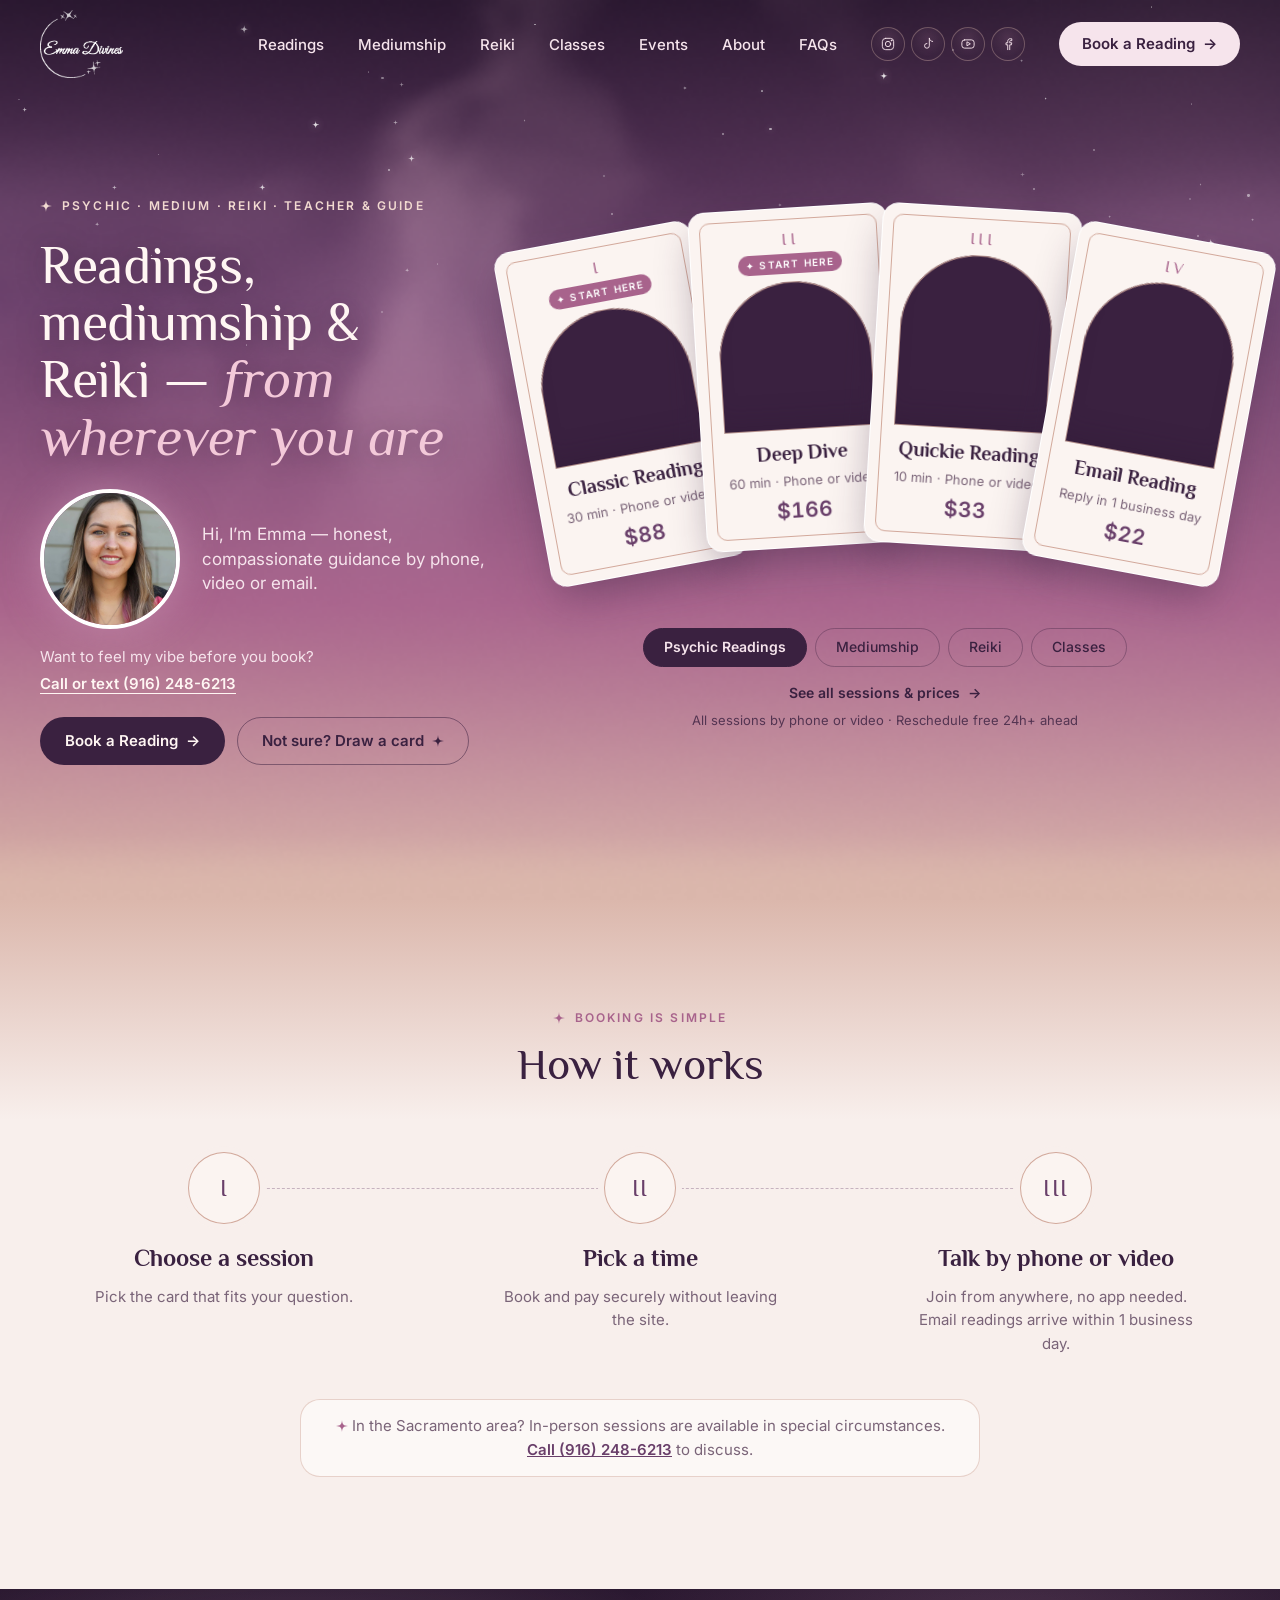
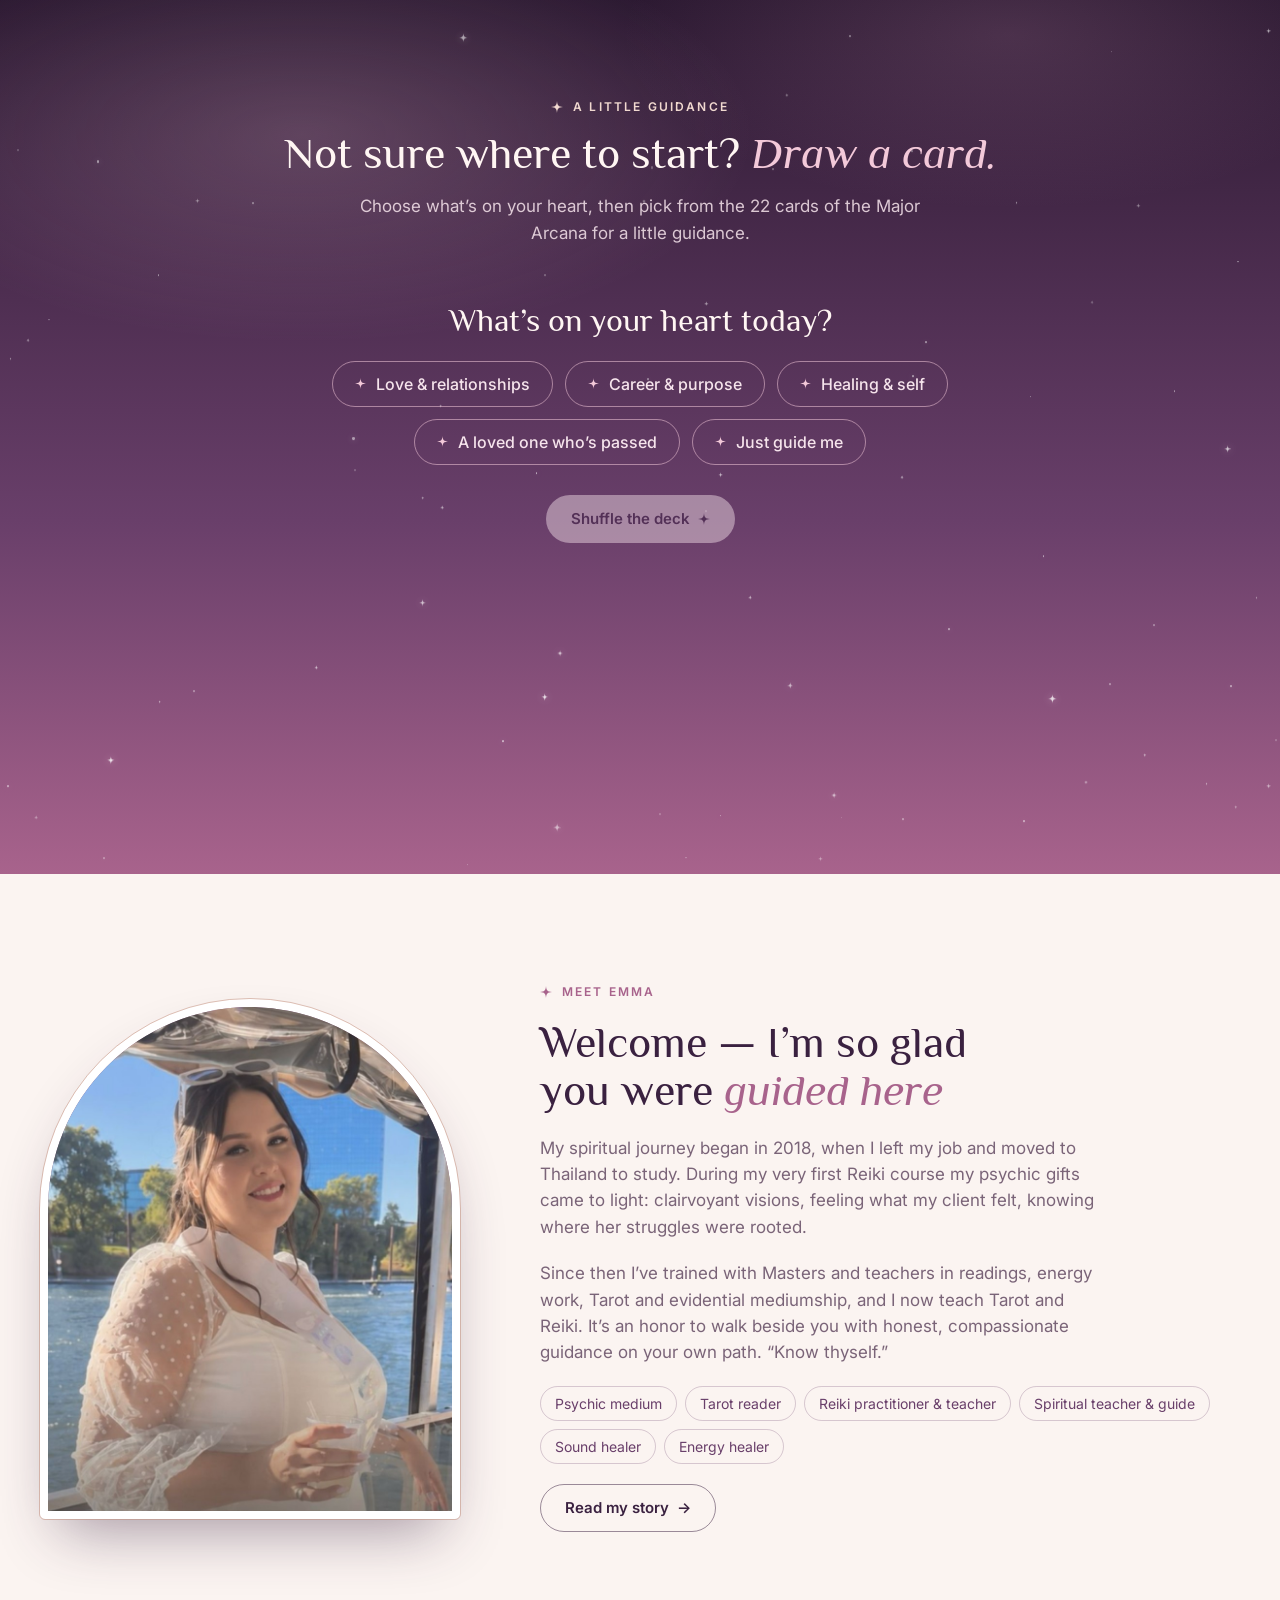
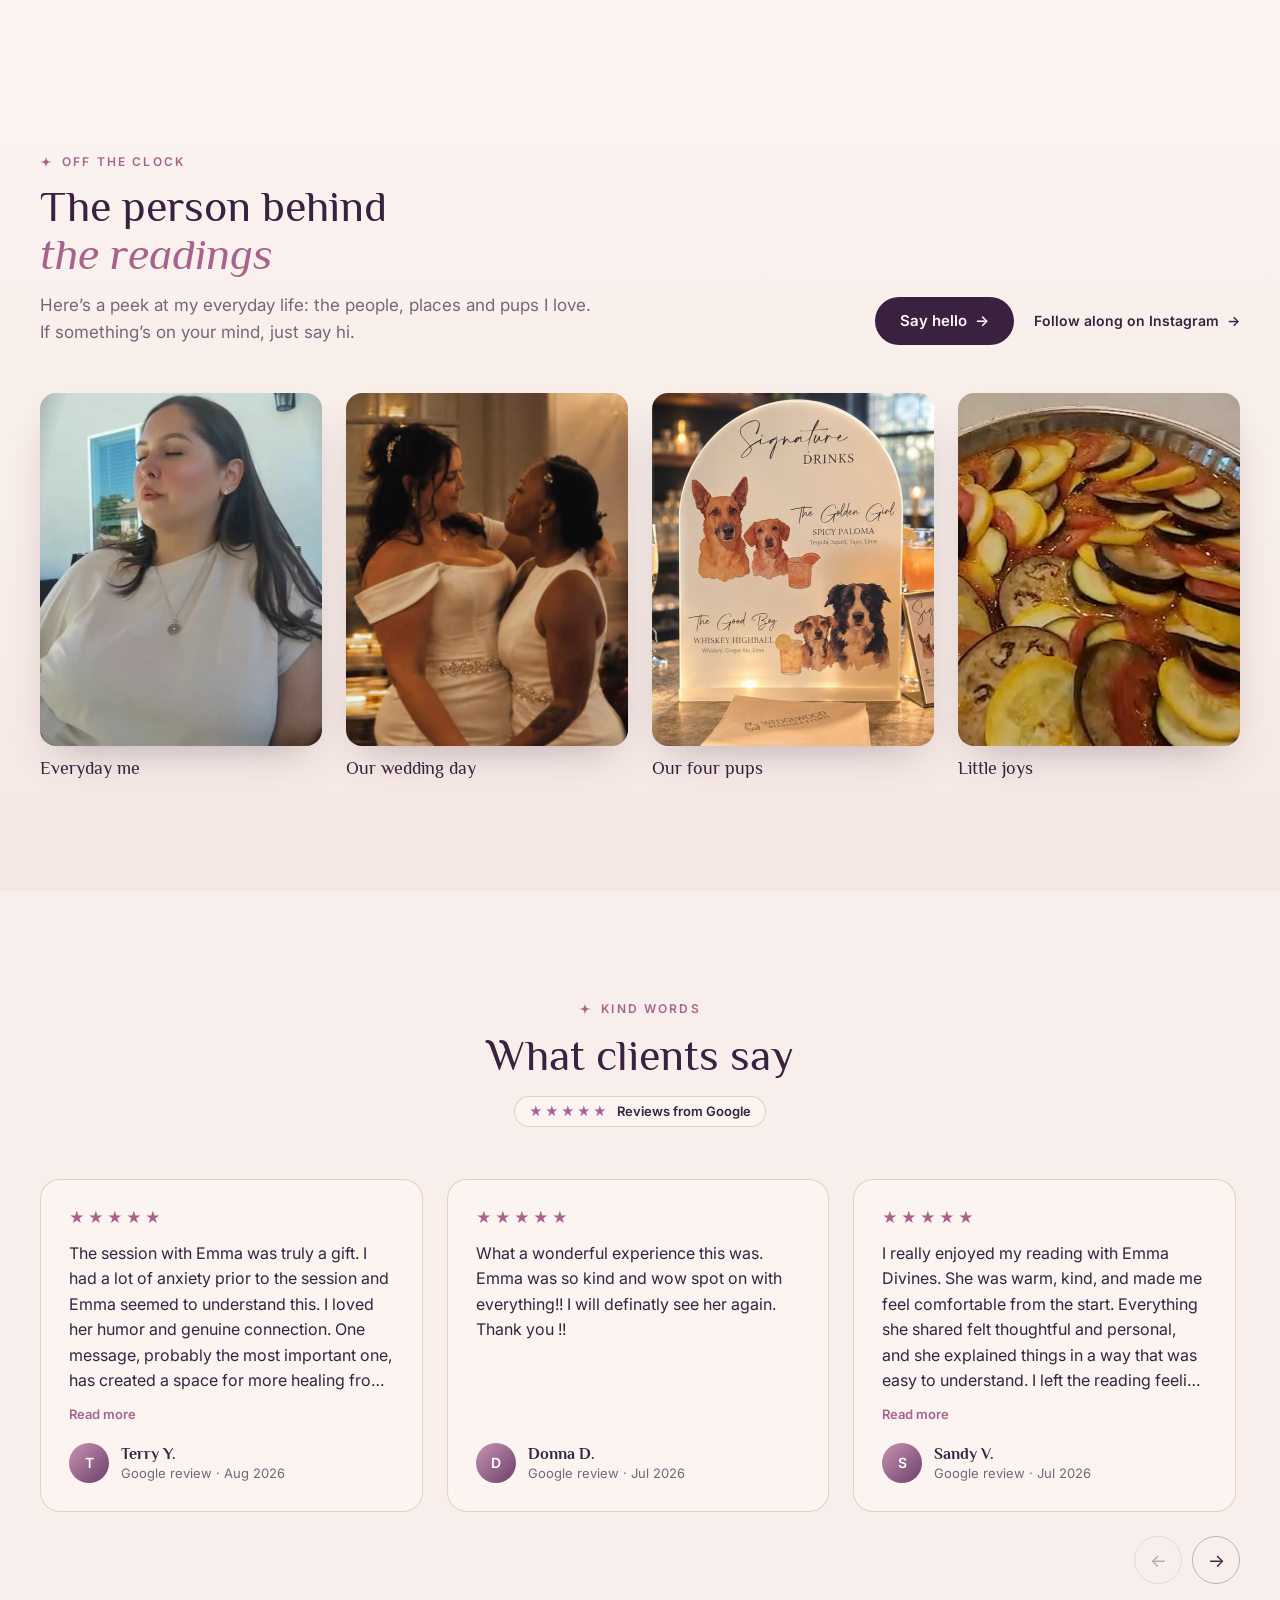
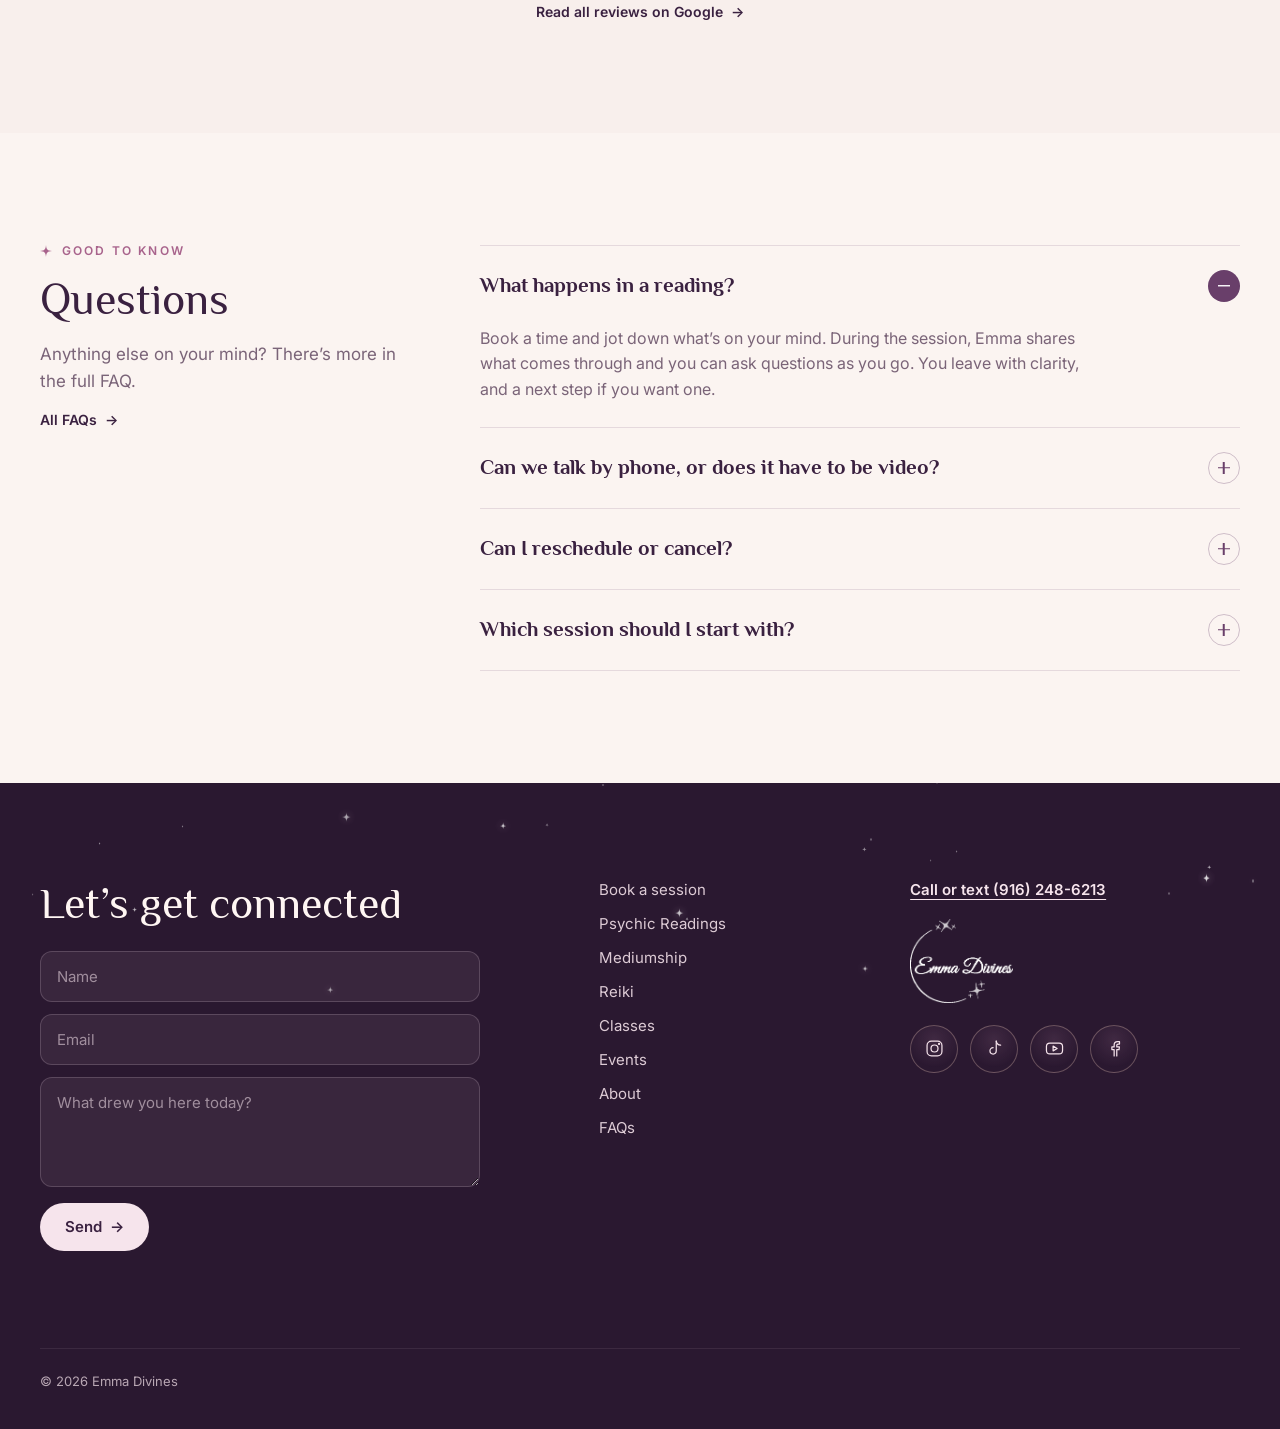
==== commit 9cde3501: "Book buttons go straight to each session's Calendly event Every session now carries its Calendly slu" ====
--- a/index.html
+++ b/index.html
@@ -751,26 +751,28 @@
 // Sessions and prices
 const OFFERS={
   'Psychic Readings':[
-    {n:'Classic Reading',m:'30 min · Phone or video',p:'$88',t:'A full reading with time for clarity and depth. Where most people start.',start:1},
-    {n:'Deep Dive',m:'60 min · Phone or video',p:'$166',t:'Longer discussions and complicated situations.',start:1},
-    {n:'Quickie Reading',m:'10 min · Phone or video',p:'$33',t:'For checking back in, or one simple question.',quick:1},
-    {n:'Email Reading',m:'Reply in 1 business day',p:'$22',t:'One focused question, answered by email. A gentle option on a smaller budget.',quick:1}],
+    {n:'Classic Reading',b:'classic',m:'30 min · Phone or video',p:'$88',t:'A full reading with time for clarity and depth. Where most people start.',start:1},
+    {n:'Deep Dive',b:'60min-deepdive',m:'60 min · Phone or video',p:'$166',t:'Longer discussions and complicated situations.',start:1},
+    {n:'Quickie Reading',b:'quickie-reading',m:'10 min · Phone or video',p:'$33',t:'For checking back in, or one simple question.',quick:1},
+    {n:'Email Reading',b:'email-reading',m:'Reply in 1 business day',p:'$22',t:'One focused question, answered by email. A gentle option on a smaller budget.',quick:1}],
   'Mediumship':[
-    {n:'Evidential Mediumship',m:'45 min · Phone or video',p:'$133',t:'Connect with a loved one who has passed, through details you can recognise.',d:1}],
+    {n:'Evidential Mediumship',b:'mediumship-session',m:'45 min · Phone or video',p:'$133',t:'Connect with a loved one who has passed, through details you can recognise.',d:1}],
   'Reiki':[
-    {n:'Reiki Tune-Up',m:'30 min · Phone or video',p:'$99',t:'A short distance session to rebalance and reset.',d:1},
-    {n:'Reiki Full Session',m:'60 min · Phone or video',p:'$188',t:'A full distance session to release what you’re carrying.',d:1},
-    {n:'Reiki Healing Package',m:'3 × 60 min',p:'$555',t:'Three full sessions for deeper, steadier change.',d:1}],
+    {n:'Reiki Tune-Up',b:'reiki-tune-up',m:'30 min · Phone or video',p:'$99',t:'A short distance session to rebalance and reset.',d:1},
+    {n:'Reiki Full Session',b:'reiki-full-session',m:'60 min · Phone or video',p:'$188',t:'A full distance session to release what you’re carrying.',d:1},
+    {n:'Reiki Healing Package',b:'reiki-healing-package',m:'3 × 60 min',p:'$555',t:'Three full sessions for deeper, steadier change.',d:1}],
   'Classes':[
-    {n:'Free Student Consult',m:'Phone or video',p:'Free',t:'Not sure where to start? Let’s talk about your path.',d:1},
-    {n:'Intuitive Tarot Workshop',m:'60 min',p:'$33',t:'Learn to read the cards with your own intuition.',d:1},
-    {n:'Mentorship Session',m:'60 min',p:'$60',t:'One-on-one guidance for your own practice.',d:1},
-    {n:'Tarot Boot Camp',m:'4 weeks',p:'$333',t:'Four weeks from curious to confident reader.',d:1},
-    {n:'Reiki I',m:'Course',p:'$333',t:'Your Reiki I attunement and foundations.',d:1},
-    {n:'Reiki II',m:'Course',p:'$444',t:'Deepen your practice and learn distance healing.',d:1},
-    {n:'Reiki I & II',m:'Course',p:'$666',t:'Both levels together.',d:1}]
+    {n:'Free Student Consult',b:'free-student-consultation',m:'Phone or video',p:'Free',t:'Not sure where to start? Let’s talk about your path.',d:1},
+    {n:'Intuitive Tarot Workshop',b:'read-tarot-intuitively-workshop',m:'60 min',p:'$33',t:'Learn to read the cards with your own intuition.',d:1},
+    {n:'Mentorship Session',b:'mentorship',m:'60 min',p:'$60',t:'One-on-one guidance for your own practice.',d:1},
+    {n:'Tarot Boot Camp',b:'tarot-boot-camp',m:'4 weeks',p:'$333',t:'Four weeks from curious to confident reader.',d:1},
+    {n:'Reiki I',b:'reiki-1',m:'Course',p:'$333',t:'Your Reiki I attunement and foundations.',d:1},
+    {n:'Reiki II',b:'reiki-2',m:'Course',p:'$444',t:'Deepen your practice and learn distance healing.',d:1},
+    {n:'Reiki I & II',b:'reiki-1and2',m:'Course',p:'$666',t:'Both levels together.',d:1}]
 };
 const SHORT={'Psychic Readings':'Readings'};
+// Each session books straight into its own Calendly event
+const bookUrl=o=>o.href||(o.b?BOOK+'/'+o.b:BOOK);
 // Card art: Emma's six "clair" illustrations (from Emma), matched to each session
 // One illustration per offering, in images/tarot/<slug>.jpg
 const tarotSlug=n=>n.toLowerCase().replace(/&/g,'and').replace(/[^a-z0-9]+/g,'-').replace(/^-|-$/g,'');
@@ -826,7 +828,7 @@
     <circle cx="50" cy="50" r="40" fill="none" stroke="#F6E4EC" stroke-width=".7" stroke-dasharray="212 40" transform="rotate(${100+i*23} 50 50)" opacity=".85"/>
     ${spots.map(([x,y,s],k)=>`<use href="#sp" x="${x-s/2}" y="${y-s/2}" width="${s}" height="${s}" style="color:#fff" opacity="${k?.8:1}"/>`).join('')}</svg></div>`;
 }
-function backHTML(o){return `<h3 class="name">${o.n}</h3><p class="meta">${o.m}</p><p class="desc">${o.t}</p><p class="price">${o.p}</p><a class="btn btn-book" href="${BOOK}" target="_blank" rel="noopener">Book this session <span class="arr">→</span></a>`;}
+function backHTML(o){return `<h3 class="name">${o.n}</h3><p class="meta">${o.m}</p><p class="desc">${o.t}</p><p class="price">${o.p}</p><a class="btn btn-book" href="${bookUrl(o)}" target="_blank" rel="noopener">Book this session <span class="arr">→</span></a>`;}
 function cardHTML(o,i){
   return `<article class="card" tabindex="0" aria-label="${o.n}, ${o.m}, ${o.p}. Press to see details.">
    <div class="tilt"><div class="flip">
@@ -983,7 +985,7 @@
       <p class="kw">${a.kw}</p>
       <hr>
       <p class="go">${f.go}</p>
-      <div class="sess"><div><b>${o.n}</b><span>${o.m} · ${o.p}</span></div><a class="btn btn-purple" href="${BOOK}" target="_blank" rel="noopener">Book <span class="arr">→</span></a></div>
+      <div class="sess"><div><b>${o.n}</b><span>${o.m} · ${o.p}</span></div><a class="btn btn-purple" href="${bookUrl(o)}" target="_blank" rel="noopener">Book <span class="arr">→</span></a></div>
       <div class="read-links"><button class="link light js-again">Draw again <span class="arr">↻</span></button><button class="link light js-refocus">Choose another focus</button></div>
     </div>`;
   showStep('read');
@@ -998,7 +1000,7 @@
 /* ---------- Prices dialog ---------- */
 const dlg=$('#prices');
 $('#prices-body').innerHTML=Object.entries(OFFERS).map(([k,list])=>`<section class="grp"><h3>${k.toUpperCase()}</h3>${list.map(o=>
-  `<div class="row"><div><b>${o.n}</b><small>${o.m}</small></div><span class="p">${o.p}</span><a href="${BOOK}" target="_blank" rel="noopener">Book</a></div>`).join('')}</section>`).join('')+
+  `<div class="row"><div><b>${o.n}</b><small>${o.m}</small></div><span class="p">${o.p}</span><a href="${bookUrl(o)}" target="_blank" rel="noopener">Book</a></div>`).join('')}</section>`).join('')+
   '<p class="dlg-policy">All sessions by phone or video unless noted · Reschedule free 24h+ ahead · See the cancellation policy for late changes</p>';
 $$('.js-all').forEach(b=>b.addEventListener('click',()=>dlg.showModal()));
 $('#dlg-close').addEventListener('click',()=>dlg.close());
@@ -1025,7 +1027,7 @@
     <div class="cat-body">
       <button class="close-btn cat-close" aria-label="Close">✕</button>
       <div class="cat-head"><p class="eyebrow"><svg><use href="#sp"/></svg>${c.eb}</p><h2 id="cat-title">${k}</h2><p>${c.intro}</p></div>
-      <ul class="cat-list">${list.map((o,j)=>`${o.start&&j===0?'<li class="cat-group">Most people start here</li>':''}${o.quick&&!list[j-1].quick?'<li class="cat-group">Quick check-ins</li>':''}<li class="cat-row"><div><b>${o.n}</b>${o.start?'<span class="start-tag inline">✦ Start here</span>':''}<span class="m">${o.m}</span></div>${o.p?`<span class="p">${o.p}</span>`:'<span></span>'}<a class="btn btn-purple" href="${o.href||BOOK}" target="_blank" rel="noopener">${o.cta||'Book'} <span class="arr">→</span></a><p class="t">${o.t}</p></li>`).join('')}</ul>${k==='Events'?'<p class="policy">Private ceremonies are in person in the Sacramento area. Evenings and weekends. <a href="tel:+19162486213">Call to plan yours</a>.</p>':''}
+      <ul class="cat-list">${list.map((o,j)=>`${o.start&&j===0?'<li class="cat-group">Most people start here</li>':''}${o.quick&&!list[j-1].quick?'<li class="cat-group">Quick check-ins</li>':''}<li class="cat-row"><div><b>${o.n}</b>${o.start?'<span class="start-tag inline">✦ Start here</span>':''}<span class="m">${o.m}</span></div>${o.p?`<span class="p">${o.p}</span>`:'<span></span>'}<a class="btn btn-purple" href="${bookUrl(o)}" target="_blank" rel="noopener">${o.cta||'Book'} <span class="arr">→</span></a><p class="t">${o.t}</p></li>`).join('')}</ul>${k==='Events'?'<p class="policy">Private ceremonies are in person in the Sacramento area. Evenings and weekends. <a href="tel:+19162486213">Call to plan yours</a>.</p>':''}
       <div class="cat-foot">${k==='Events'?'':`<p class="policy">All sessions by phone or video unless noted · Reschedule free 24h+ ahead</p><p class="policy in-person">In the Sacramento area? In-person sessions are possible in special circumstances. <a href="tel:+19162486213">Call to discuss</a>.</p>`}
         <div class="cat-links"><button class="link js-cat-all">See all sessions &amp; prices <span class="arr">→</span></button><a class="link" href="#draw">Not sure? Draw a card <svg class="sp"><use href="#sp"/></svg></a></div></div>
     </div></div>`;
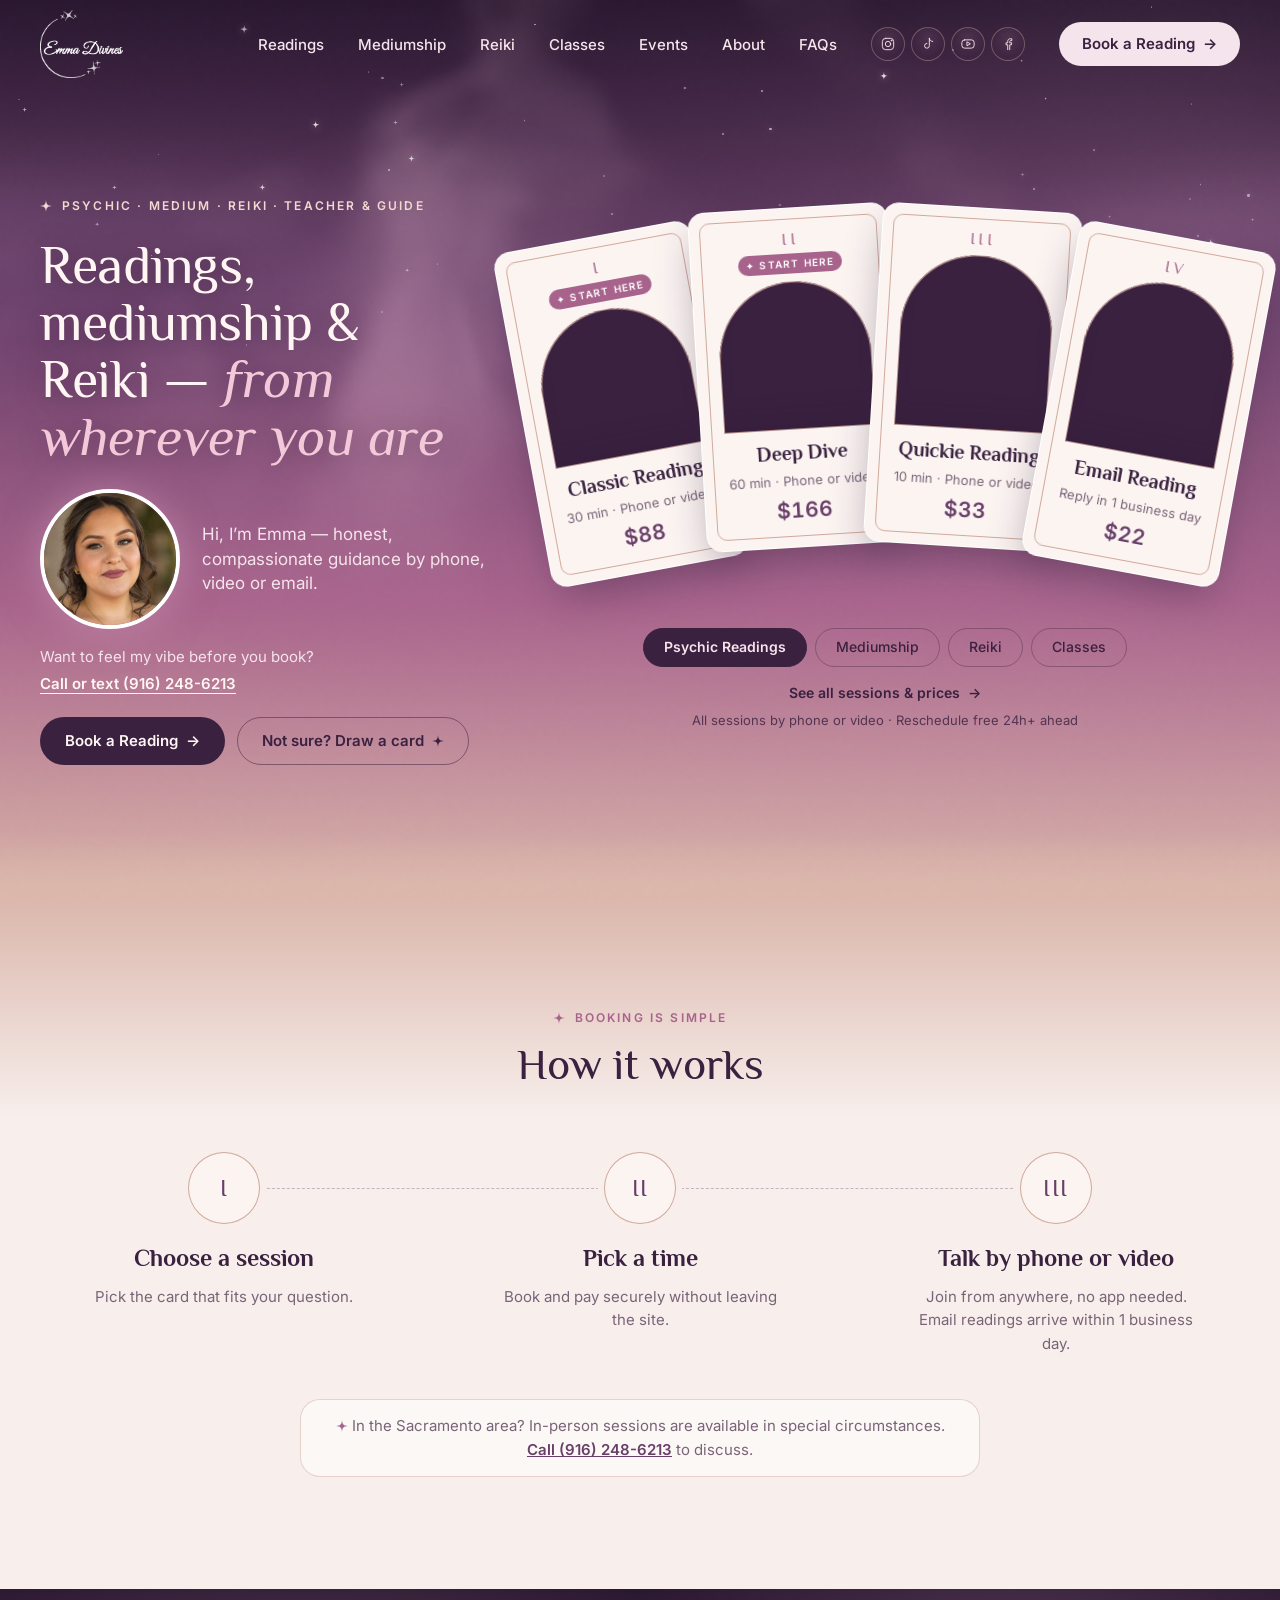
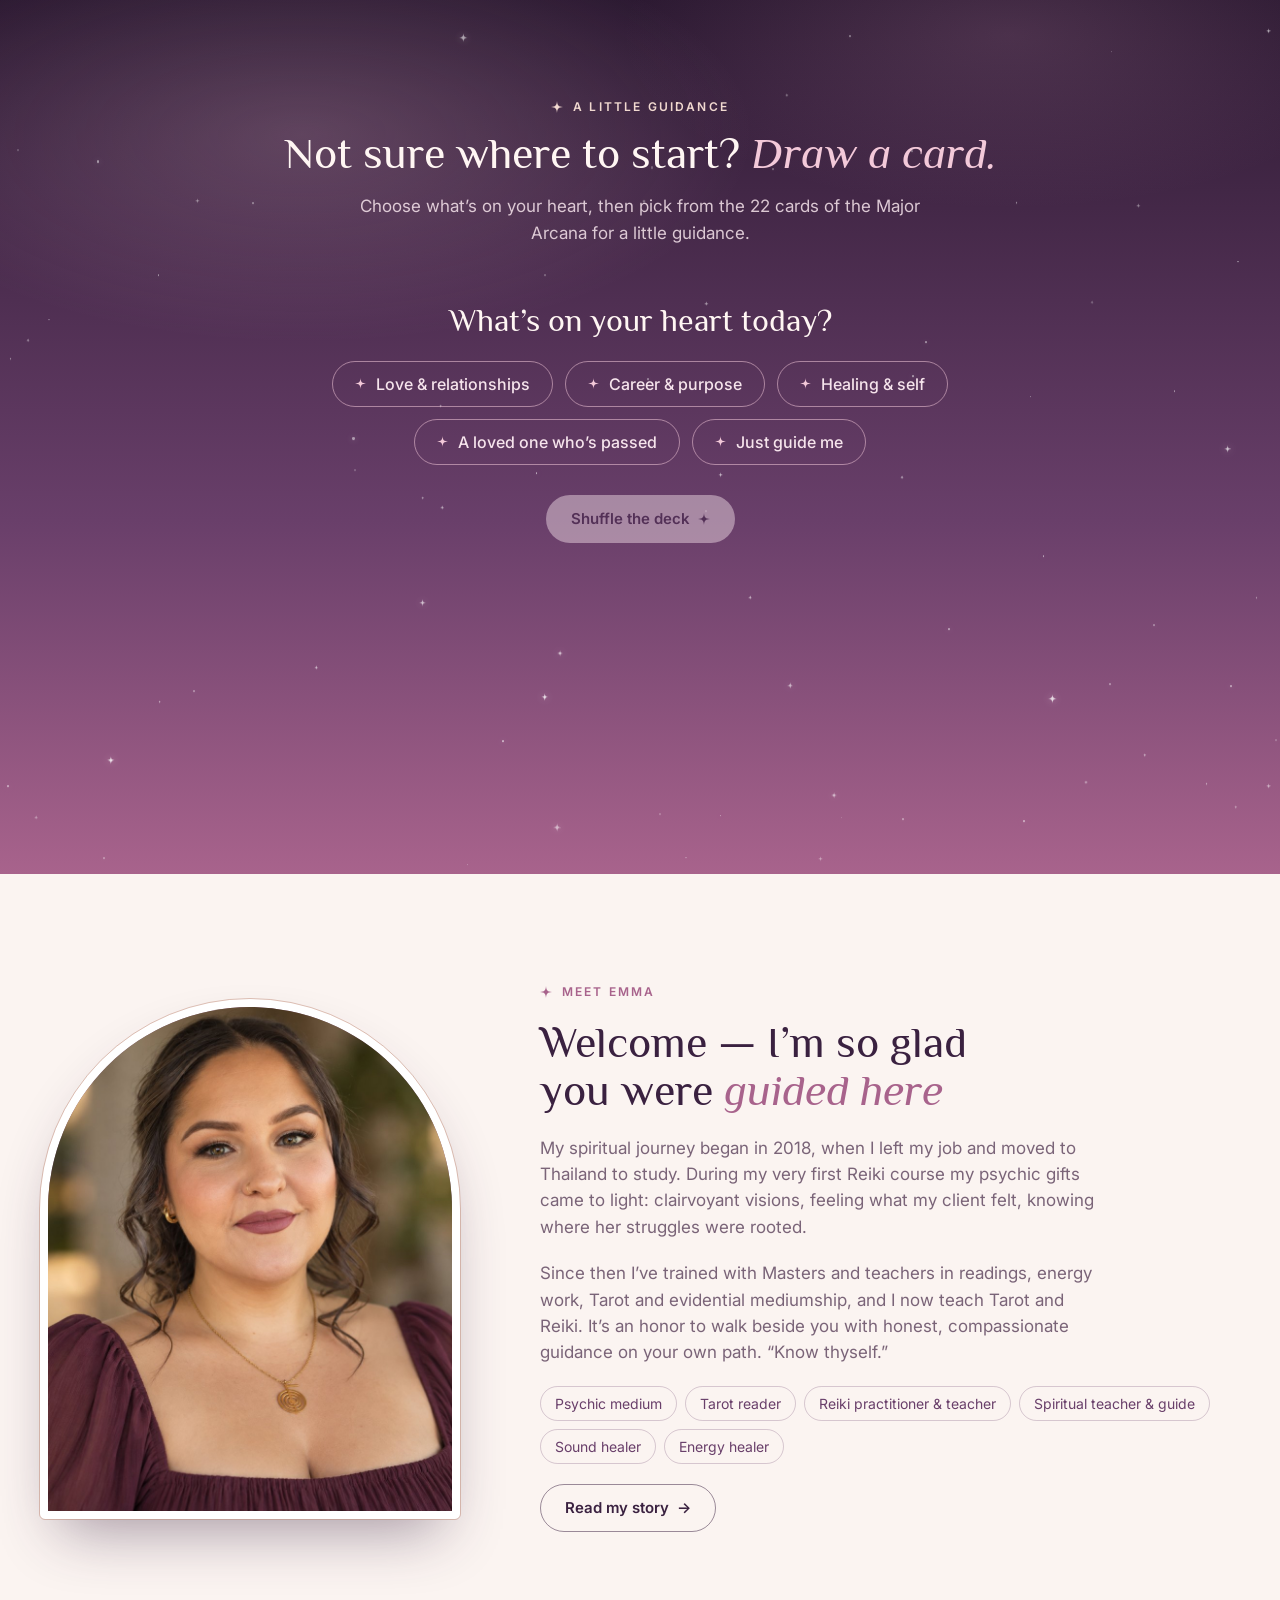
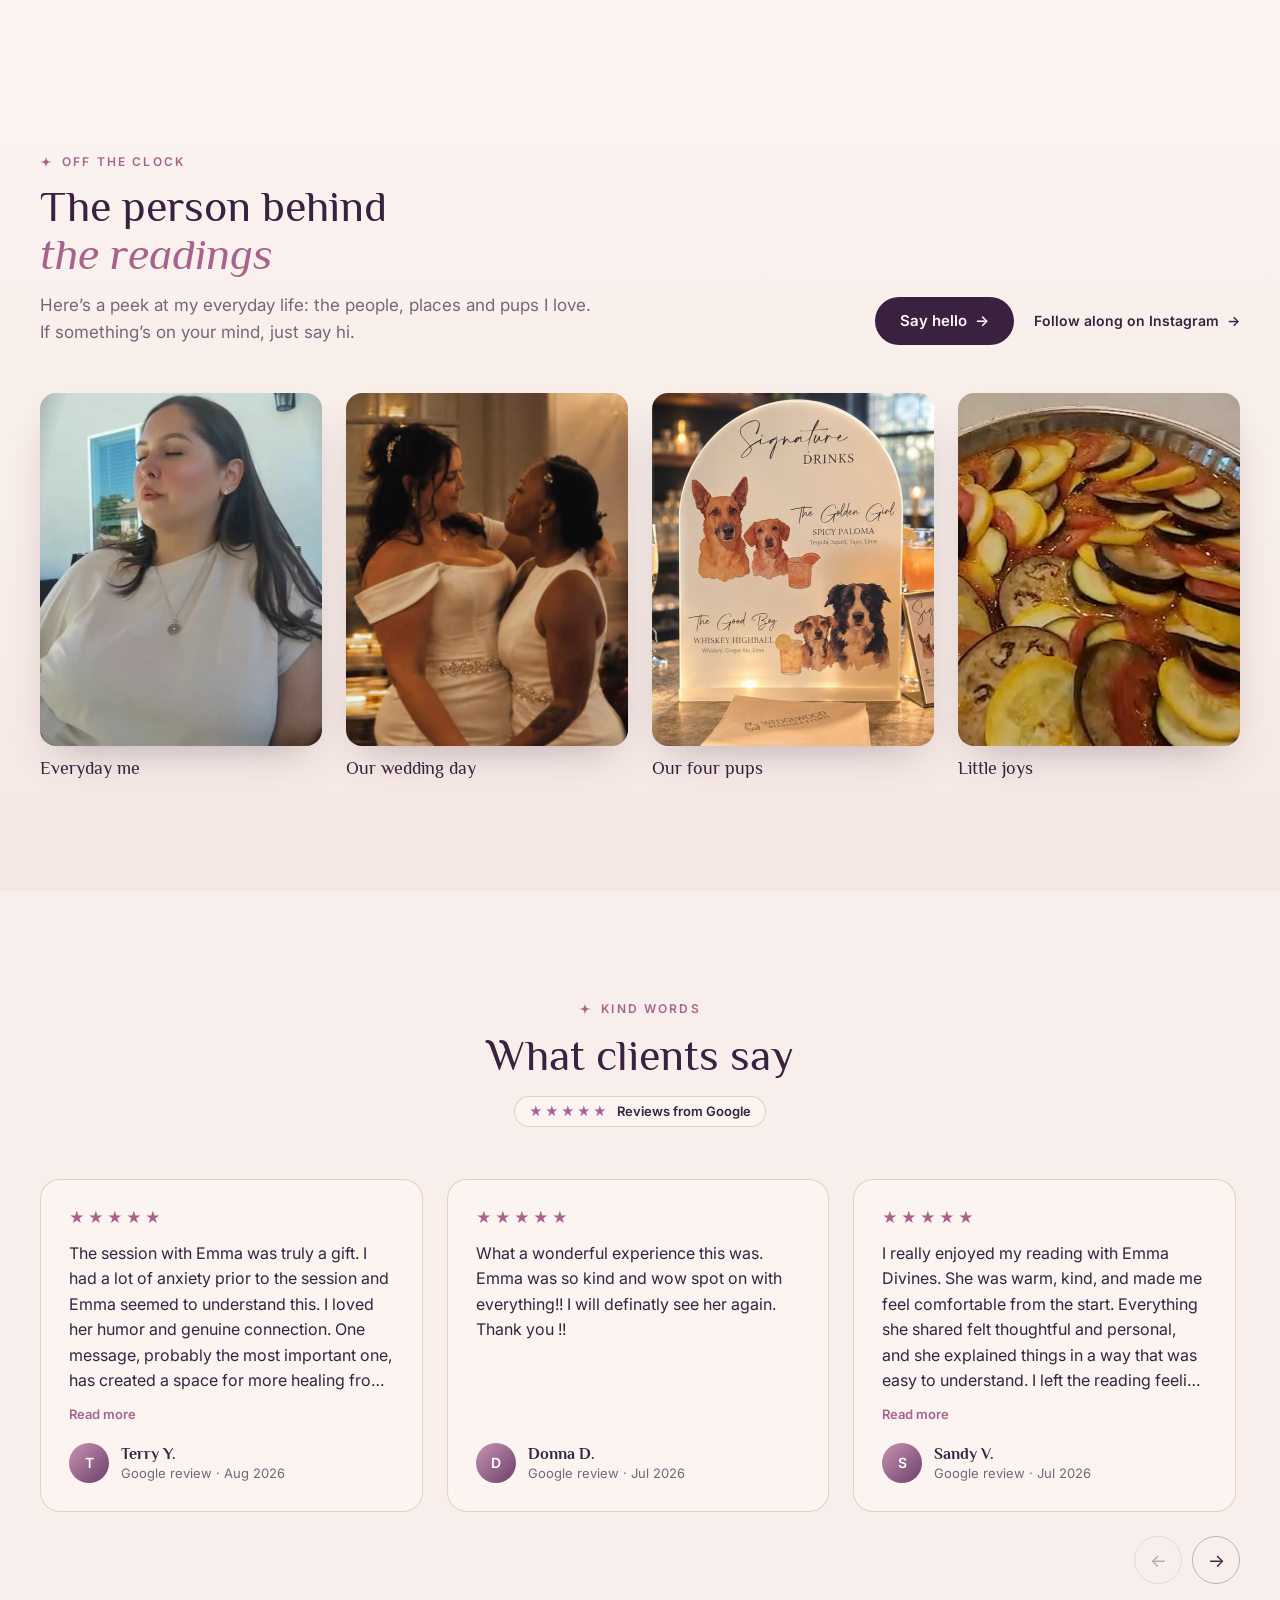
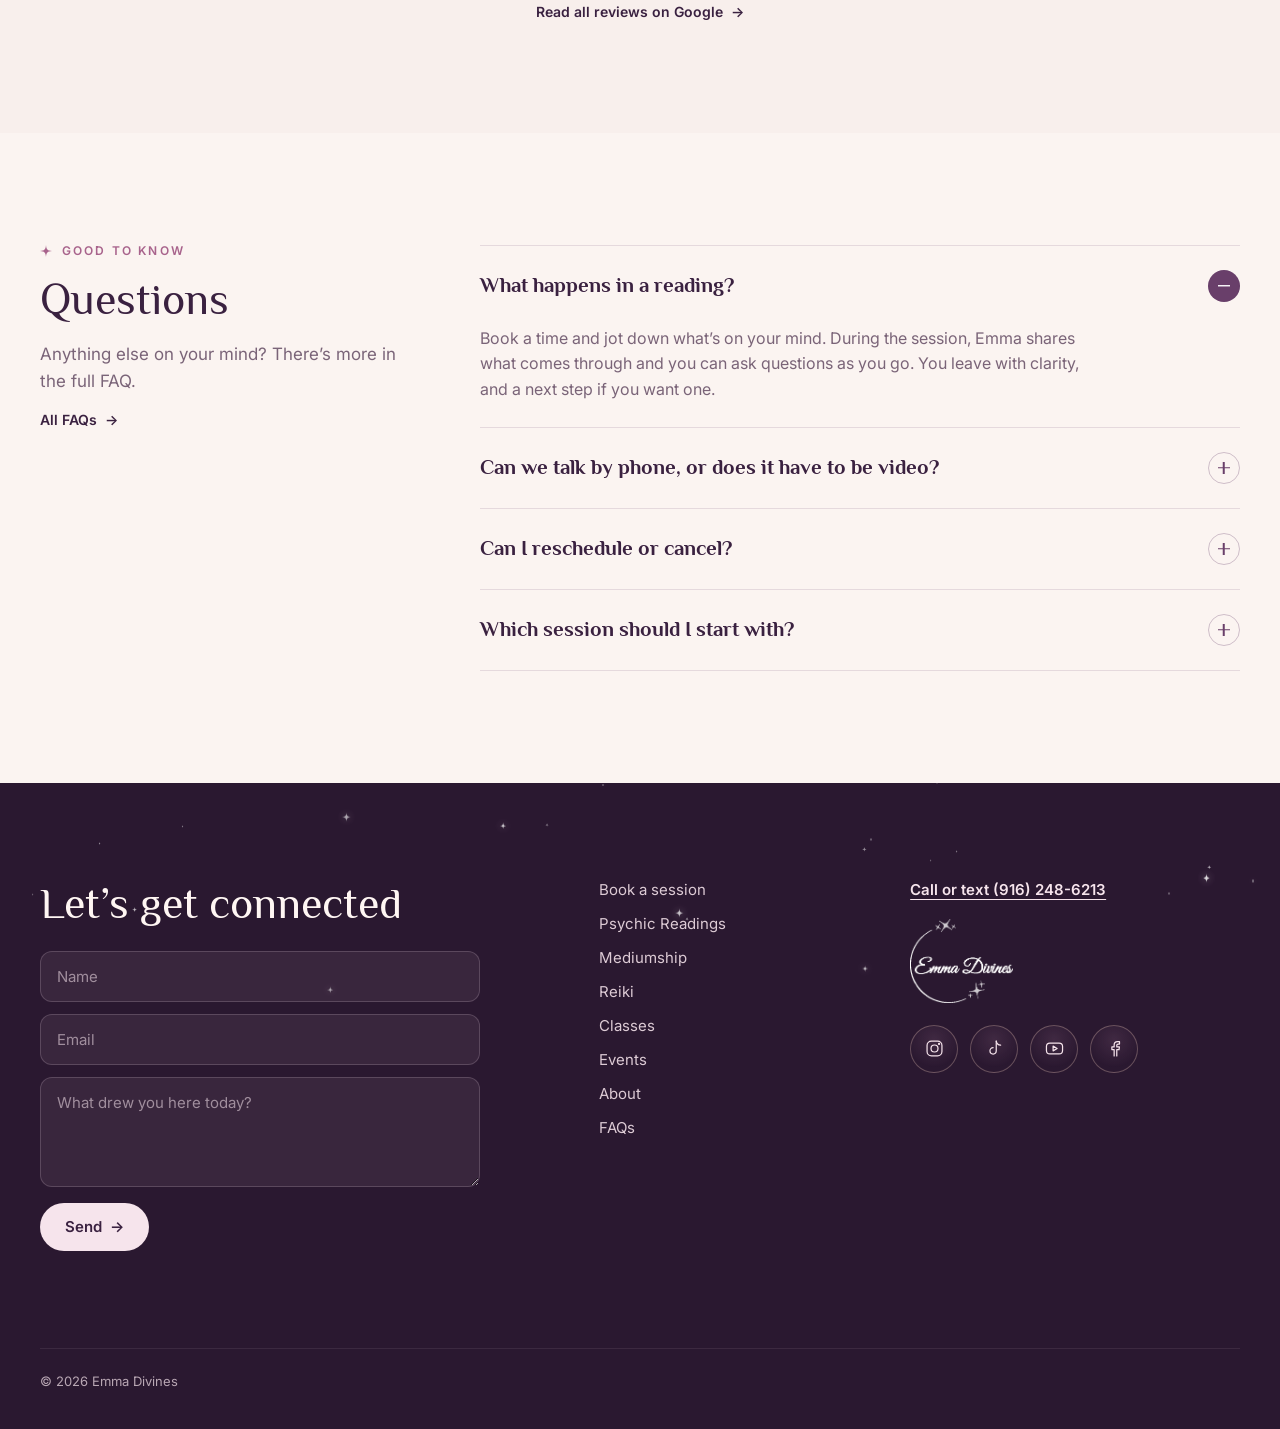
==== commit bc37d0e2: "Use Emma's new professional headshot for hero avatar and Meet Emma arch Co-Authored-By: Claude Opus " ====
--- a/index.html
+++ b/index.html
@@ -656,7 +656,7 @@
 
 <section class="band emma" id="emma">
   <div class="wrap emma-grid">
-    <div class="arch" data-reveal="left"><img src="images/meet-emma.jpg" alt="Emma smiling on a boat on the river in Sacramento" width="840" height="1040" loading="lazy"></div>
+    <div class="arch" data-reveal="left"><img src="images/meet-emma.jpg" alt="Portrait of Emma Divines, smiling" width="840" height="1040" loading="lazy"></div>
     <div class="emma-copy" data-reveal="right">
       <p class="eyebrow"><svg><use href="#sp"/></svg>Meet Emma</p>
       <h2>Welcome — I’m so glad you were <em>guided here</em></h2>
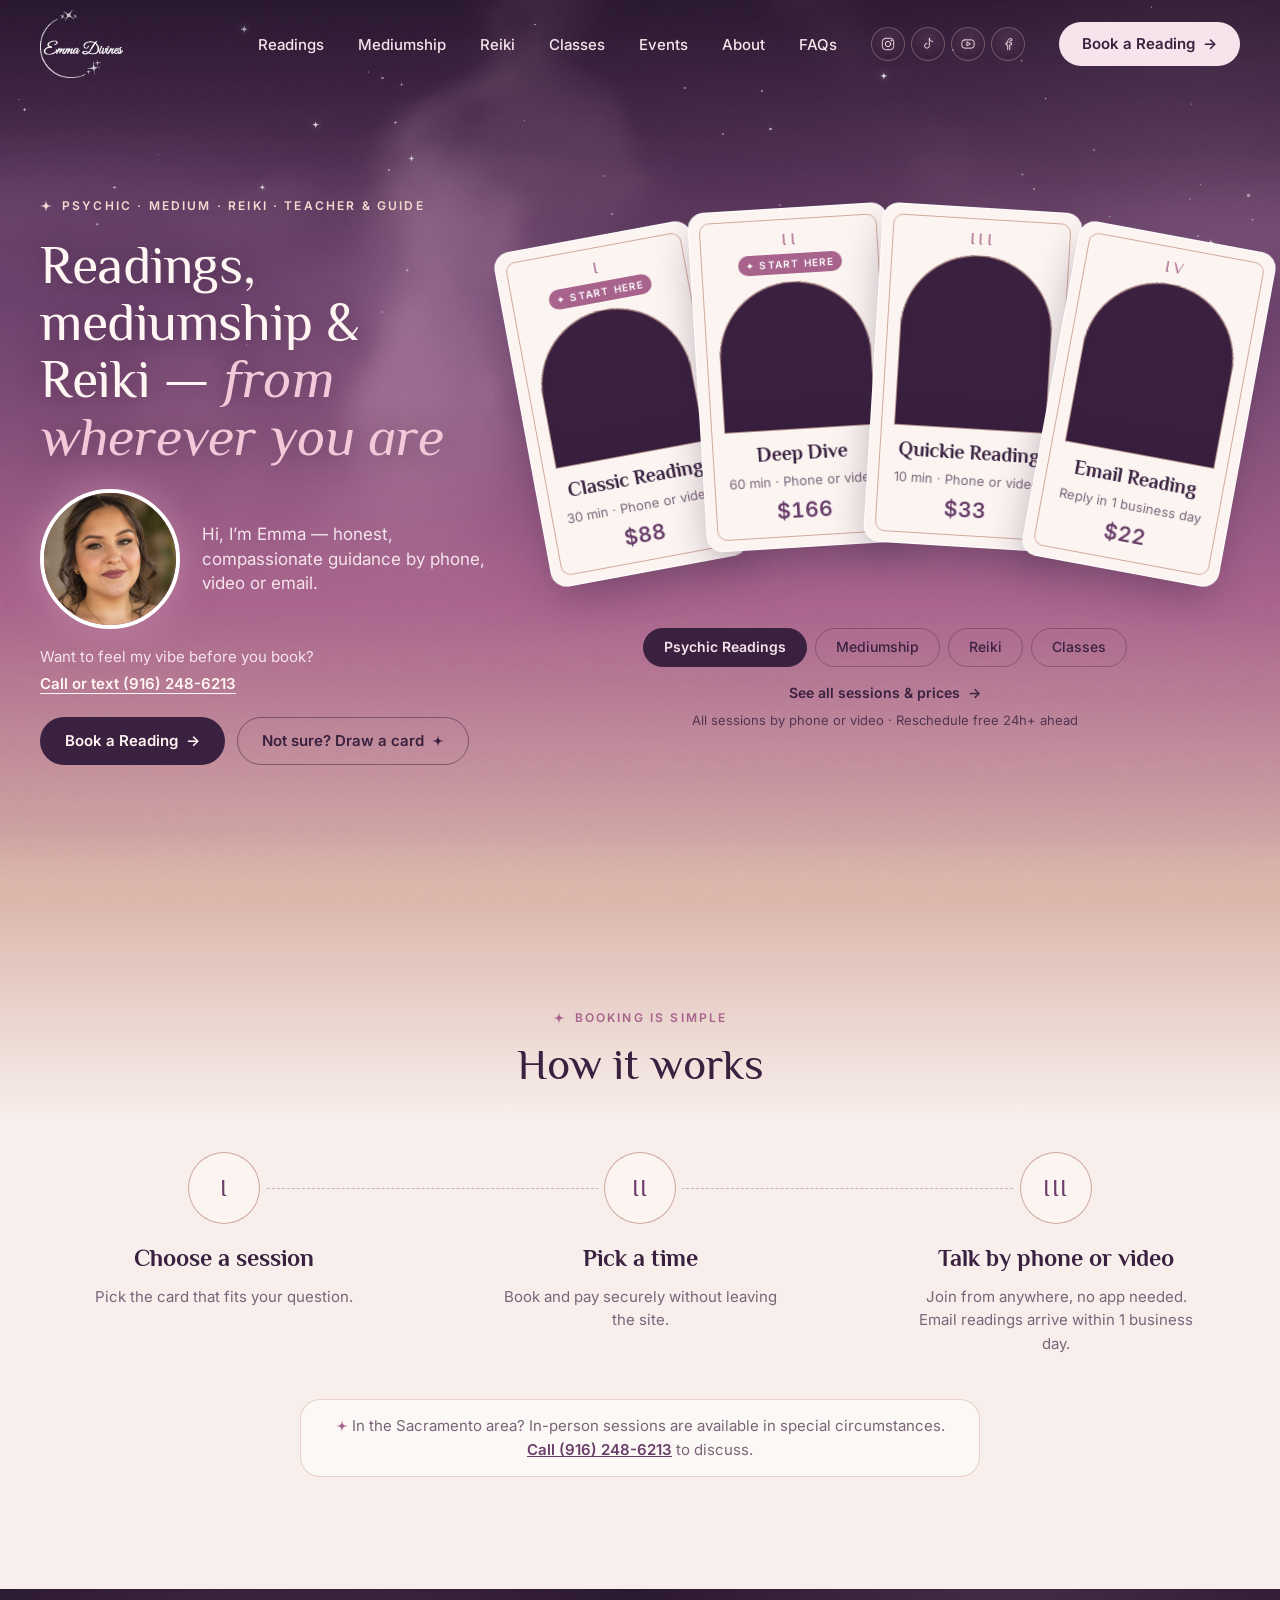
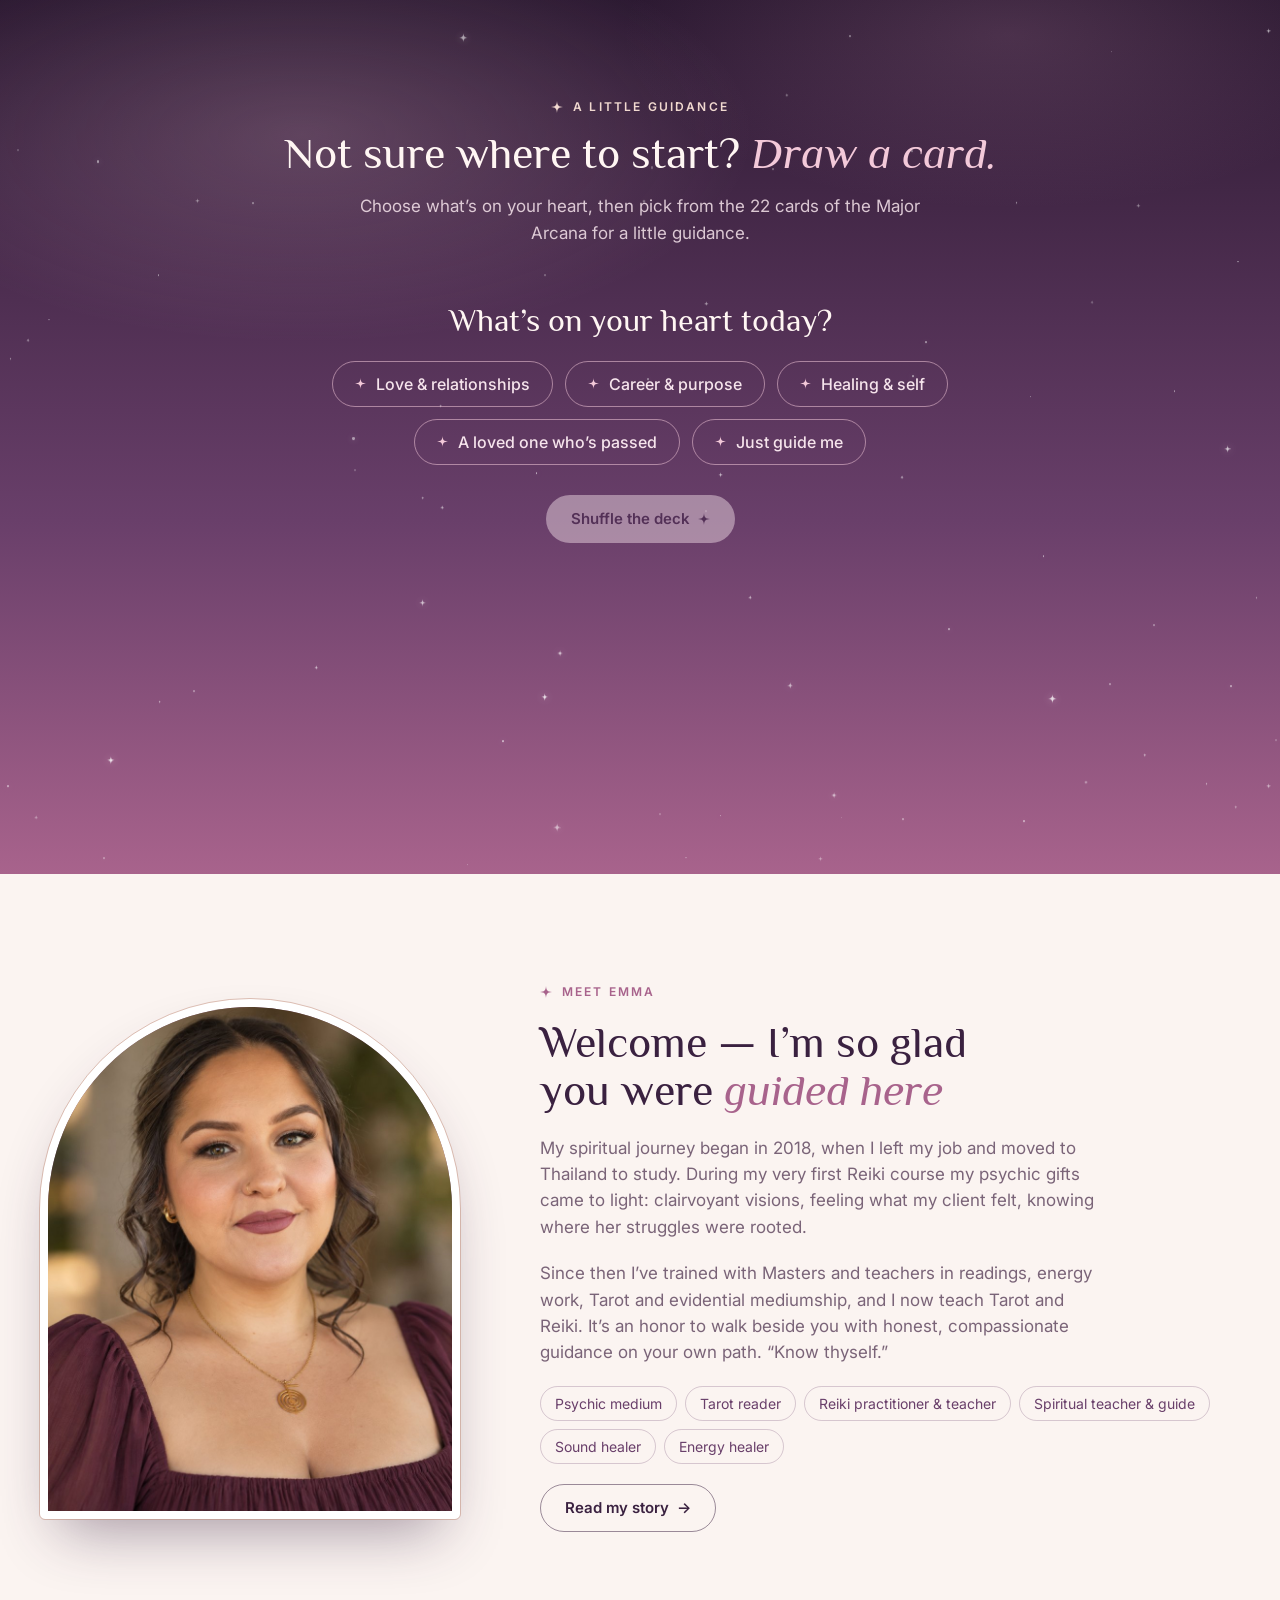
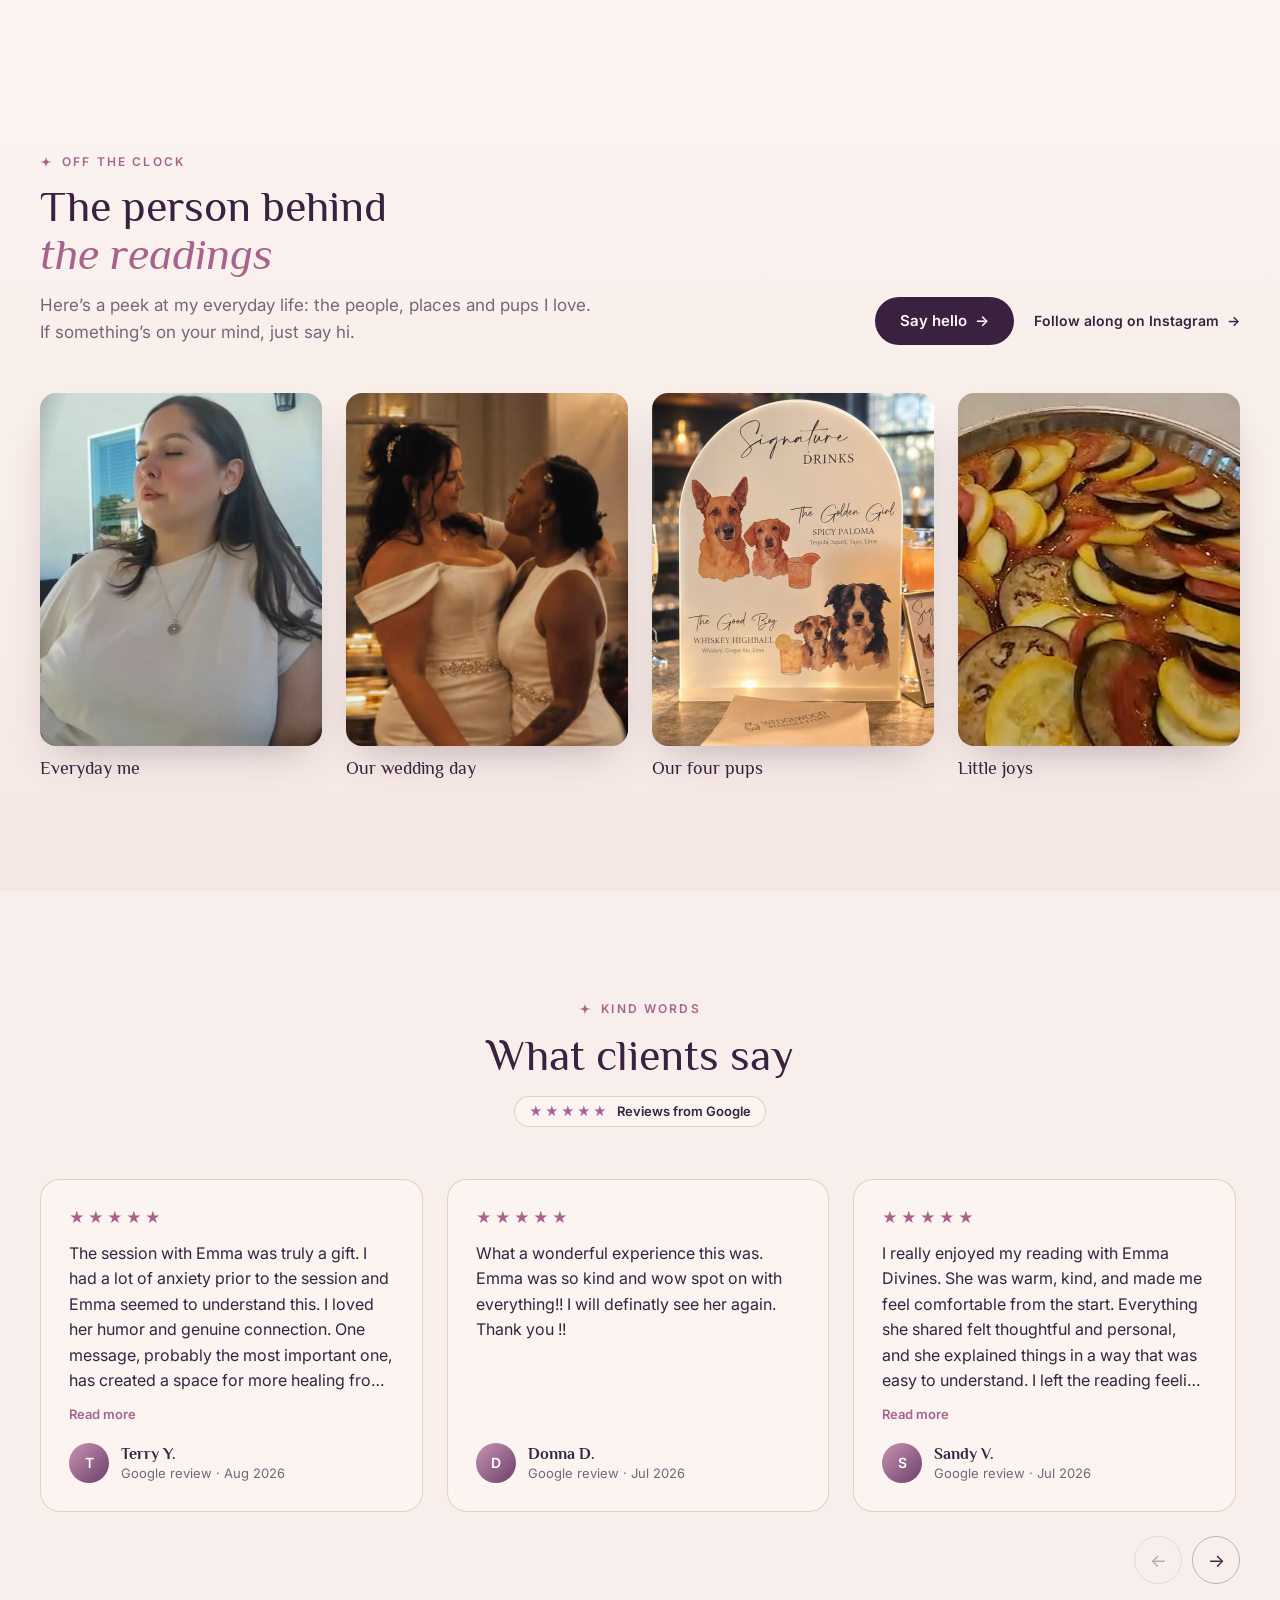
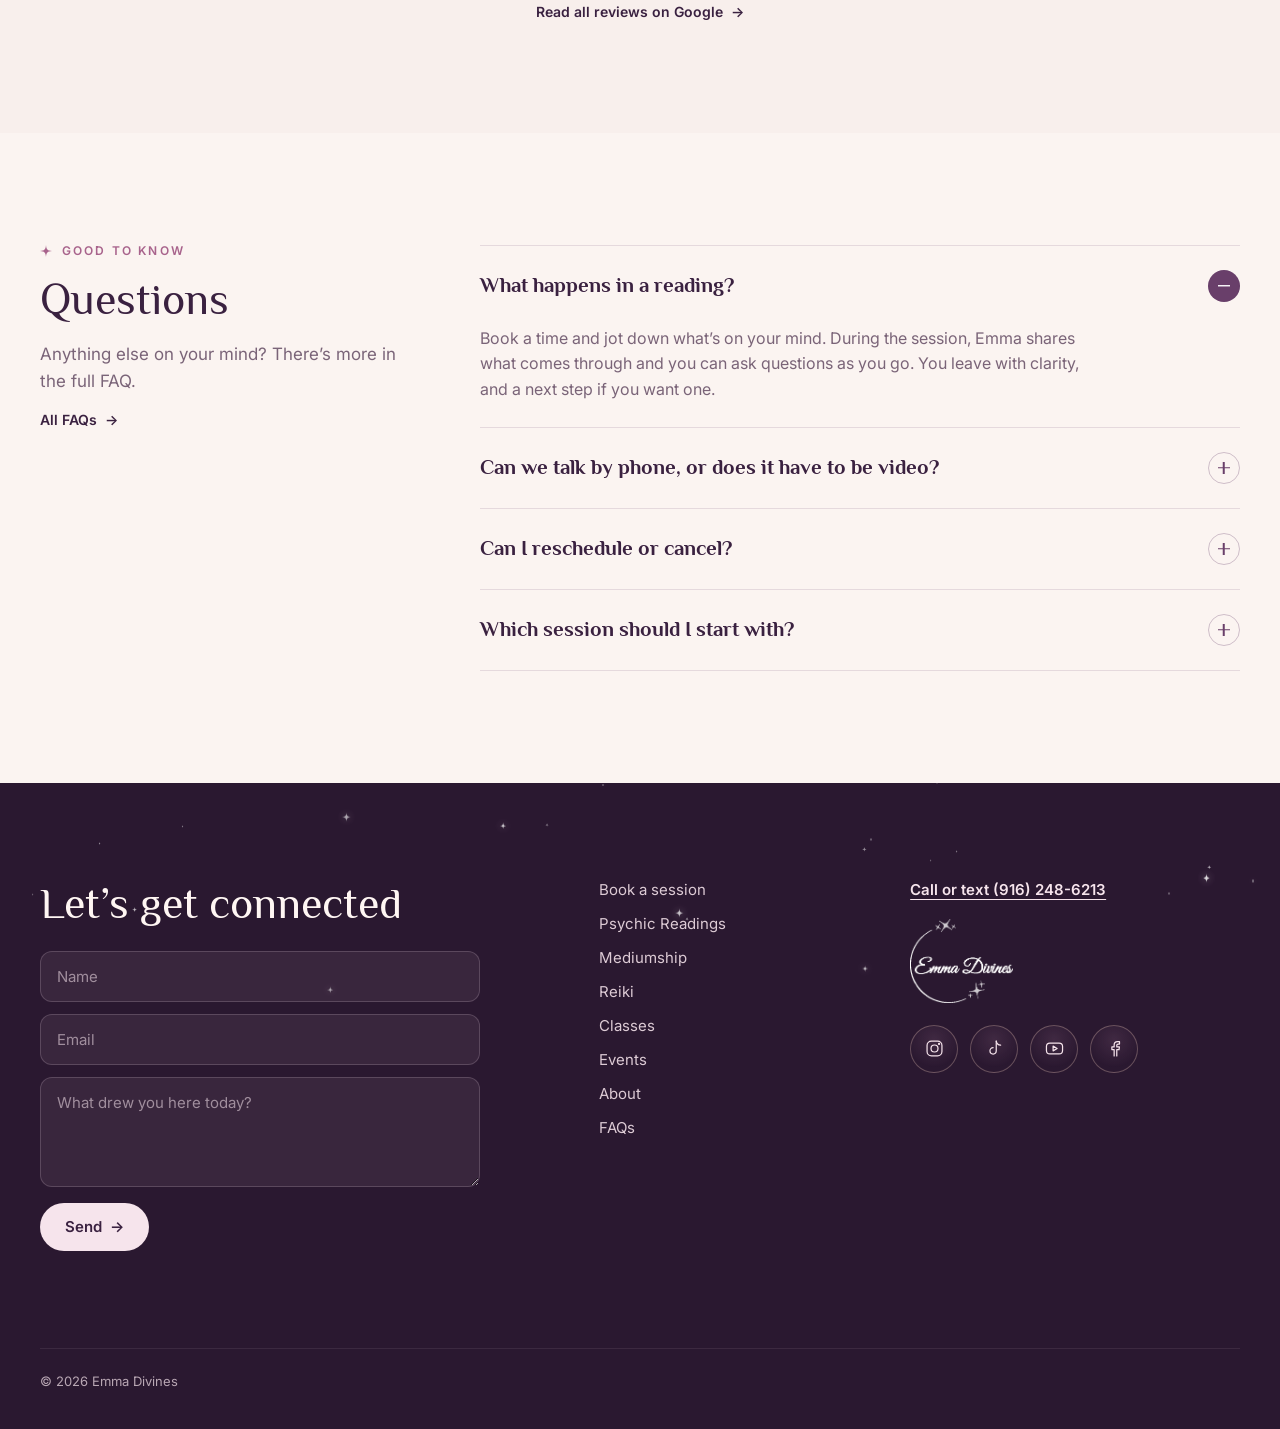
==== commit 9277a70c: "Fix tarot cards flipping back instead of booking Only the visible face takes taps, tapping anywhere " ====
--- a/index.html
+++ b/index.html
@@ -153,7 +153,10 @@
 .back .name{margin:0}
 .desc{font-size:14px;line-height:1.5;color:var(--ink-soft);margin:0}
 .btn-book{background:var(--deep-purple);color:#FFF6F3;padding:11px 18px;font-size:14px;margin-top:4px}
-.turn{font-size:12px;color:var(--ink-soft);opacity:.8}
+.turn{font:inherit;font-size:12px;color:var(--ink-soft);opacity:.85;background:none;border:0;padding:8px 12px;margin:-4px 0 -8px;cursor:pointer;text-decoration:underline;text-underline-offset:3px;border-radius:999px}
+.turn:hover{opacity:1}
+/* only the face you can see takes taps, so a tap never lands on the hidden side */
+.card:not(.flipped) .back,.card.flipped .front{pointer-events:none}
 .mini-draft{font-size:10px;letter-spacing:.08em;text-transform:uppercase;color:var(--mauve);opacity:.8}
 .cards .card:hover,.cards .card.flipped{translate:0 -28px;z-index:20}
 .cards .card:hover .tilt,.cards .card.flipped .tilt{rotate:calc(var(--r) * -1)}
@@ -833,7 +836,7 @@
   return `<article class="card" tabindex="0" aria-label="${o.n}, ${o.m}, ${o.p}. Press to see details.">
    <div class="tilt"><div class="flip">
     <div class="face front"><div class="inner"><span class="num">${ROMAN[i]}</span>${o.start?'<span class="start-tag">✦ Start here</span>':''}${artHTML(i,0,o)}<h3 class="name">${o.n}</h3><p class="meta">${o.m}</p><p class="price">${o.p}</p></div></div>
-    <div class="face back"><div class="inner">${backHTML(o)}<span class="turn">Tap to turn back</span></div></div>
+    <div class="face back"><div class="inner">${backHTML(o)}<button type="button" class="turn">↺ Turn card back</button></div></div>
    </div></div></article>`;
 }
 function setFinal(c,x,y,r){c.style.setProperty('--final',`translate(${x}px,${y}px) rotate(${r}deg)`);c.style.setProperty('--r',r+'deg');}
@@ -887,8 +890,16 @@
   flyOut(cardsEl.children[state.order[0]],-1,0);
 }
 $('#deck-next').addEventListener('click',nextCard);
-function toggleFlip(card){const was=card.classList.contains('flipped');$$('.card.flipped',cardsEl).forEach(c=>c.classList.remove('flipped'));if(!was)card.classList.add('flipped');}
-cardsEl.addEventListener('click',e=>{if(state.mode==='deck'||e.target.closest('a'))return;const c=e.target.closest('.card');if(c)toggleFlip(c);});
+function toggleFlip(card){const was=card.classList.contains('flipped');$$('.card.flipped',cardsEl).forEach(c=>c.classList.remove('flipped'));if(!was){card.classList.add('flipped');card._flipT=performance.now();}}
+// Tapping a turned-over card books it (anywhere on it); only the "Turn card back" button turns it back.
+// downT = what the finger/mouse actually went down on (pointer capture hides it from the click event).
+let downT=null;cardsEl.addEventListener('pointerdown',e=>{downT=e.target;},true);
+cardsEl.addEventListener('click',e=>{
+  const t=(downT&&downT.isConnected?downT:e.target);downT=null;
+  if(t.closest('a')||e.target.closest('a'))return;const c=t.closest('.card')||e.target.closest('.card');if(!c)return;
+  const now=performance.now();if(now-(c._dragT||0)<400)return;
+  if(c.classList.contains('flipped')&&!t.closest('.turn')){if(now-(c._flipT||0)>450)c.querySelector('.btn-book').click();return;}
+  if(state.mode==='deck')return;toggleFlip(c);});
 cardsEl.addEventListener('keydown',e=>{
   if((e.key==='Enter'||e.key===' ')&&e.target.classList.contains('card')){e.preventDefault();toggleFlip(e.target);}
   if(state.mode==='deck'&&e.key==='ArrowRight')nextCard();});
@@ -899,7 +910,7 @@
   if(state.mode!=='deck'||state.busy||drag)return;
   const c=e.target.closest('.card.is-front');if(!c||e.target.closest('a'))return;
   const r=c.getBoundingClientRect(),now=performance.now();
-  drag={c,id:e.pointerId,x0:e.clientX,y0:e.clientY,dx:0,dy:0,vx:0,lx:e.clientX,lt:now,moved:false,pivot:e.clientY<r.top+r.height/2?1:-1};
+  drag={c,t:e.target,id:e.pointerId,x0:e.clientX,y0:e.clientY,dx:0,dy:0,vx:0,lx:e.clientX,lt:now,moved:false,pivot:e.clientY<r.top+r.height/2?1:-1};
   c.classList.add('dealt');c.setPointerCapture(e.pointerId);c.style.transition='scale .2s';c.style.scale='1.03';
 });
 cardsEl.addEventListener('pointermove',e=>{
@@ -911,7 +922,9 @@
 });
 function endDrag(e,cancelled){
   if(!drag||e.pointerId!==drag.id)return;const d=drag,c=d.c;drag=null;
-  if(!cancelled&&!d.moved){c.style.transition='';c.style.scale='';c.style.translate='';c.style.rotate='';toggleFlip(c);return;}
+  if(!cancelled&&!d.moved){c.style.transition='';c.style.scale='';c.style.translate='';c.style.rotate='';
+    if(!c.classList.contains('flipped')||(d.t&&d.t.closest('.turn')))toggleFlip(c);return;}
+  c._dragT=performance.now();
   const fling=Math.abs(d.dx)>90||(Math.abs(d.vx)>.45&&Math.abs(d.dx)>25);
   if(!cancelled&&fling&&cardsEl.children.length>1)return flyOut(c,Math.sign(d.dx||d.vx),d.dy);
   c.style.transition='translate .5s cubic-bezier(.2,1.5,.4,1),rotate .5s cubic-bezier(.2,1.5,.4,1),scale .25s';
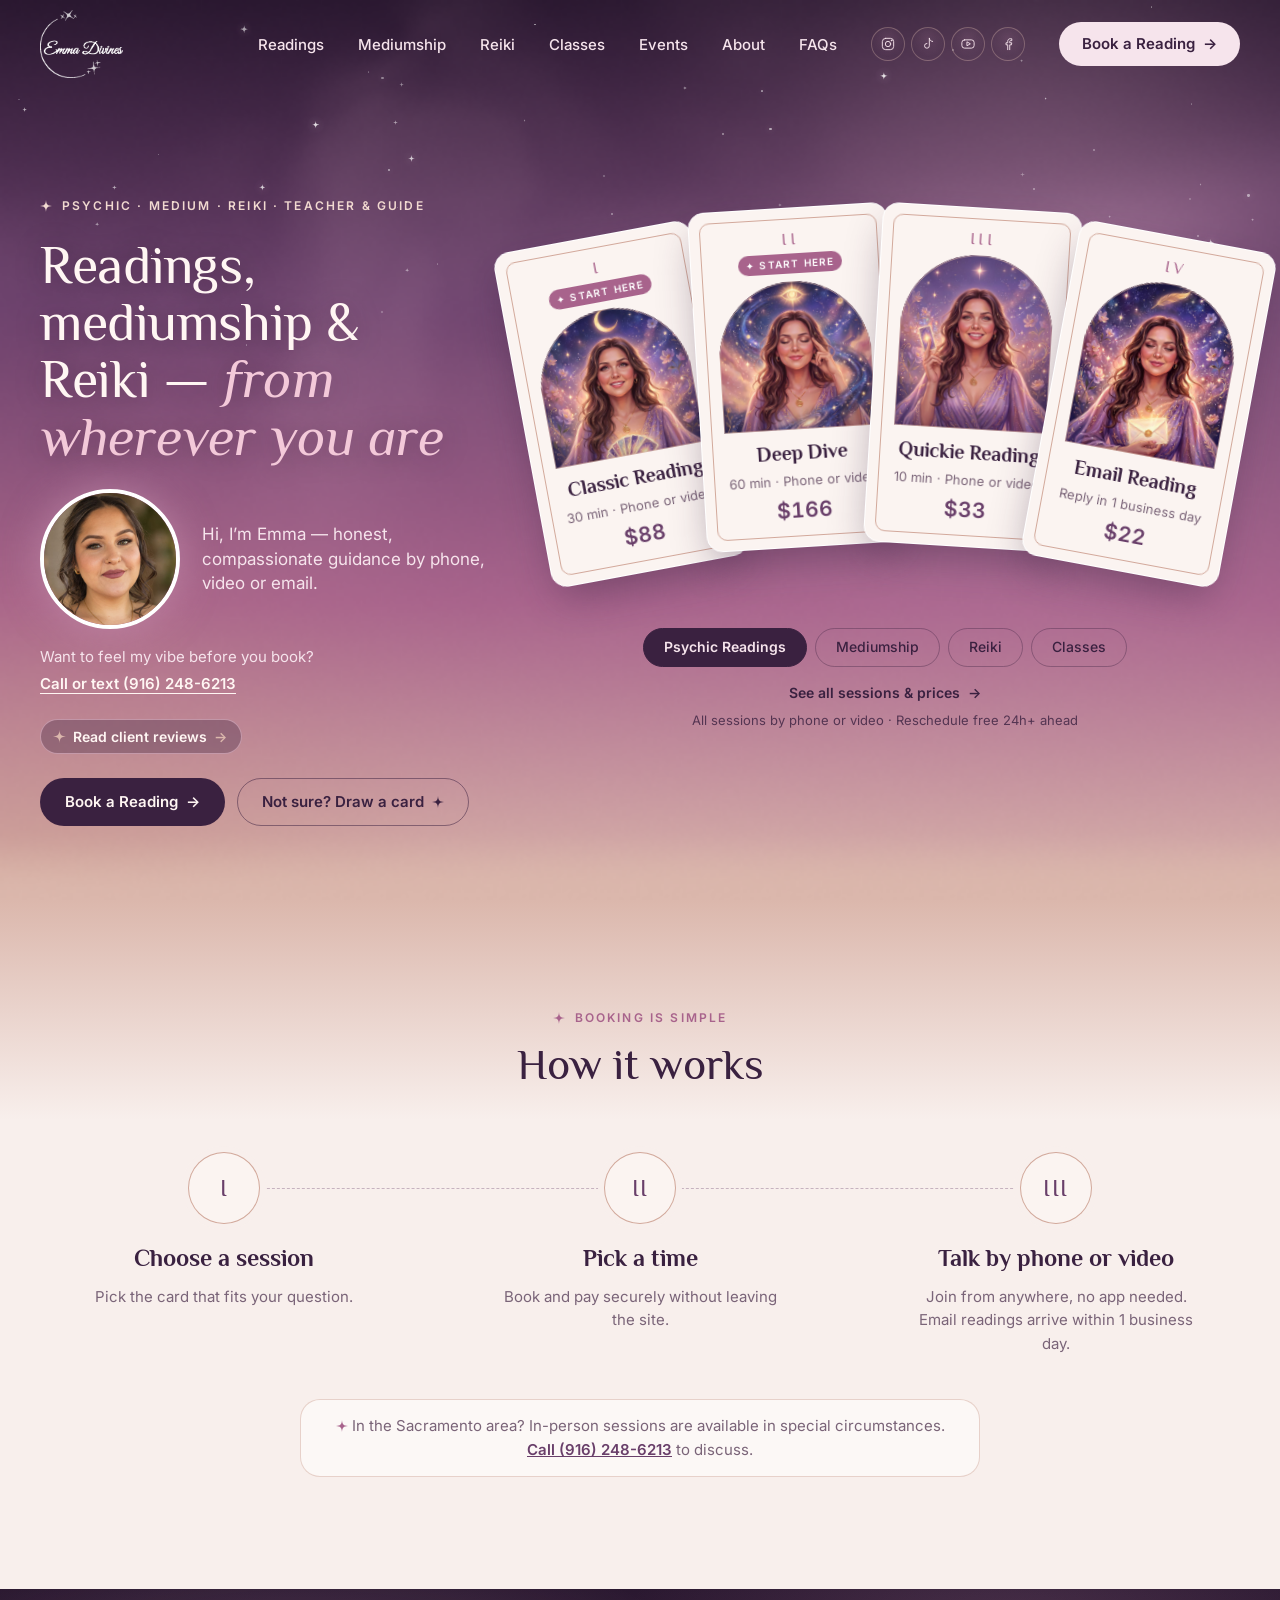
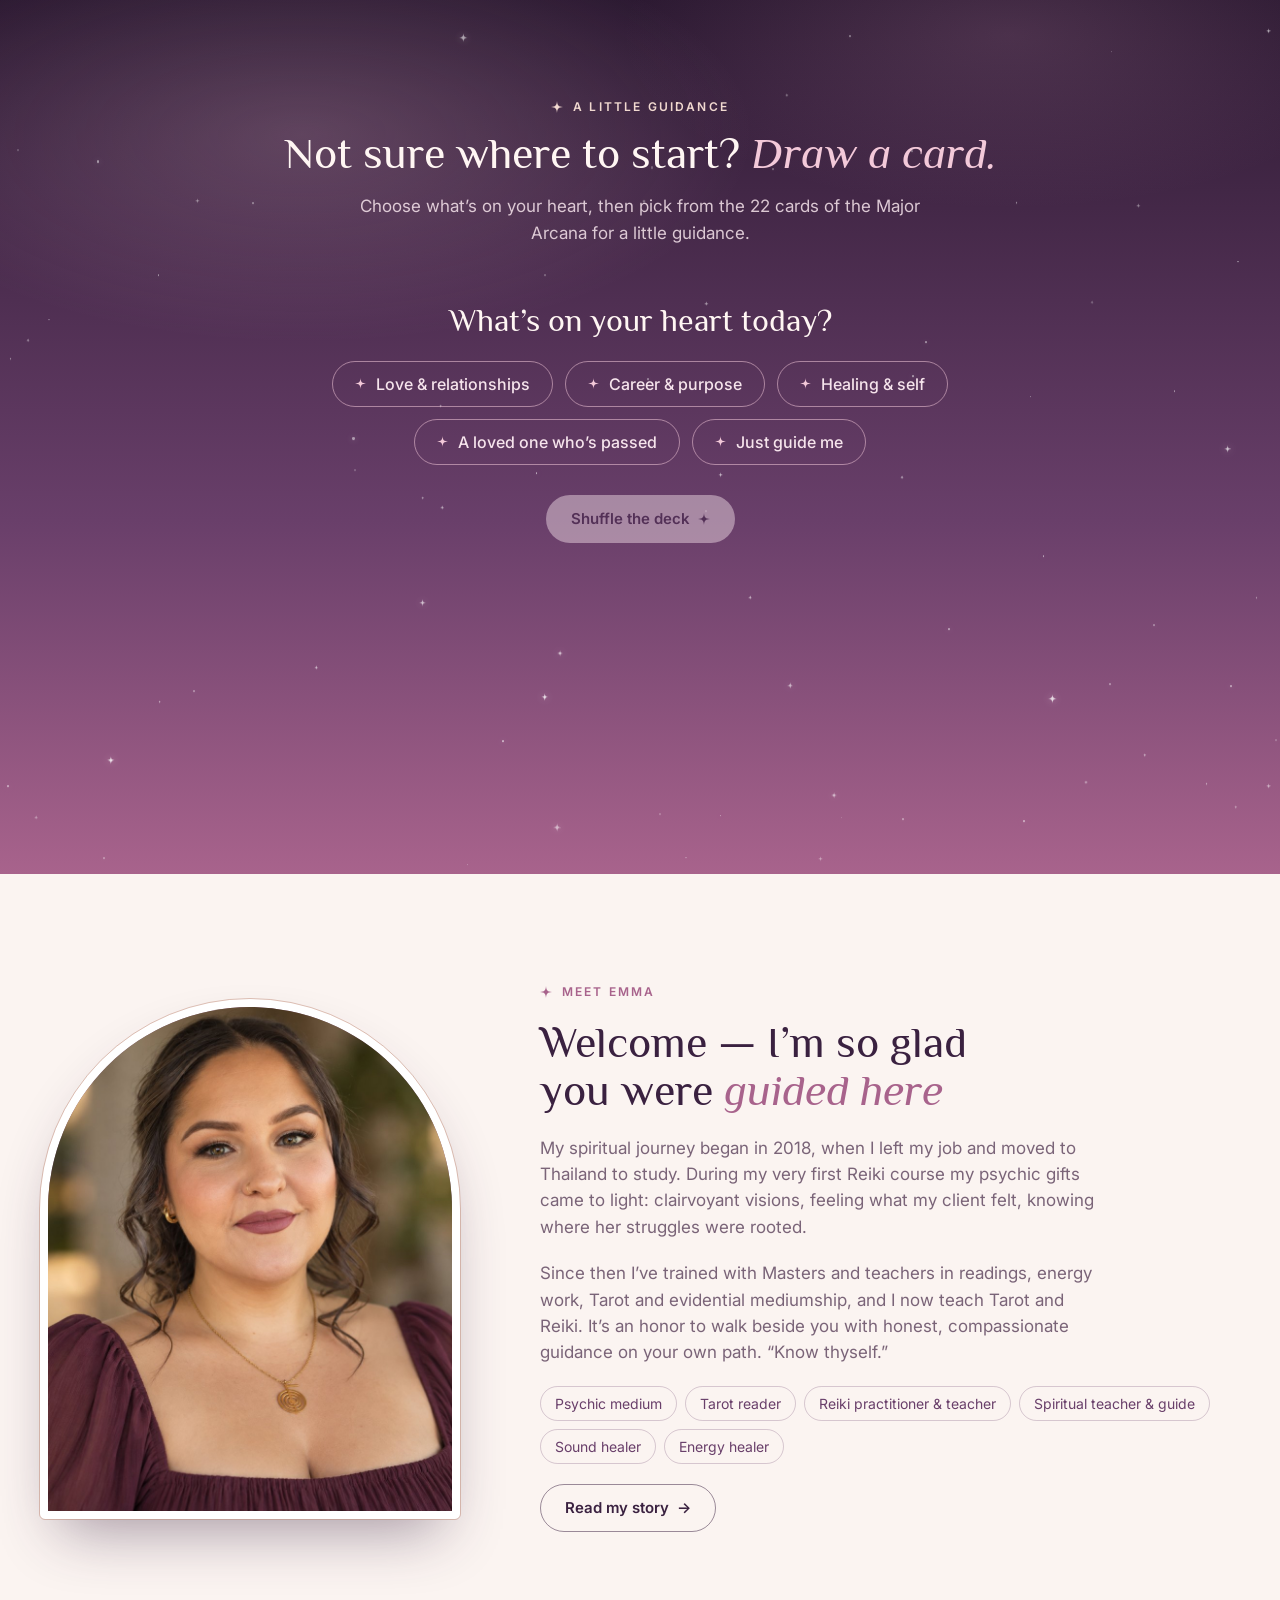
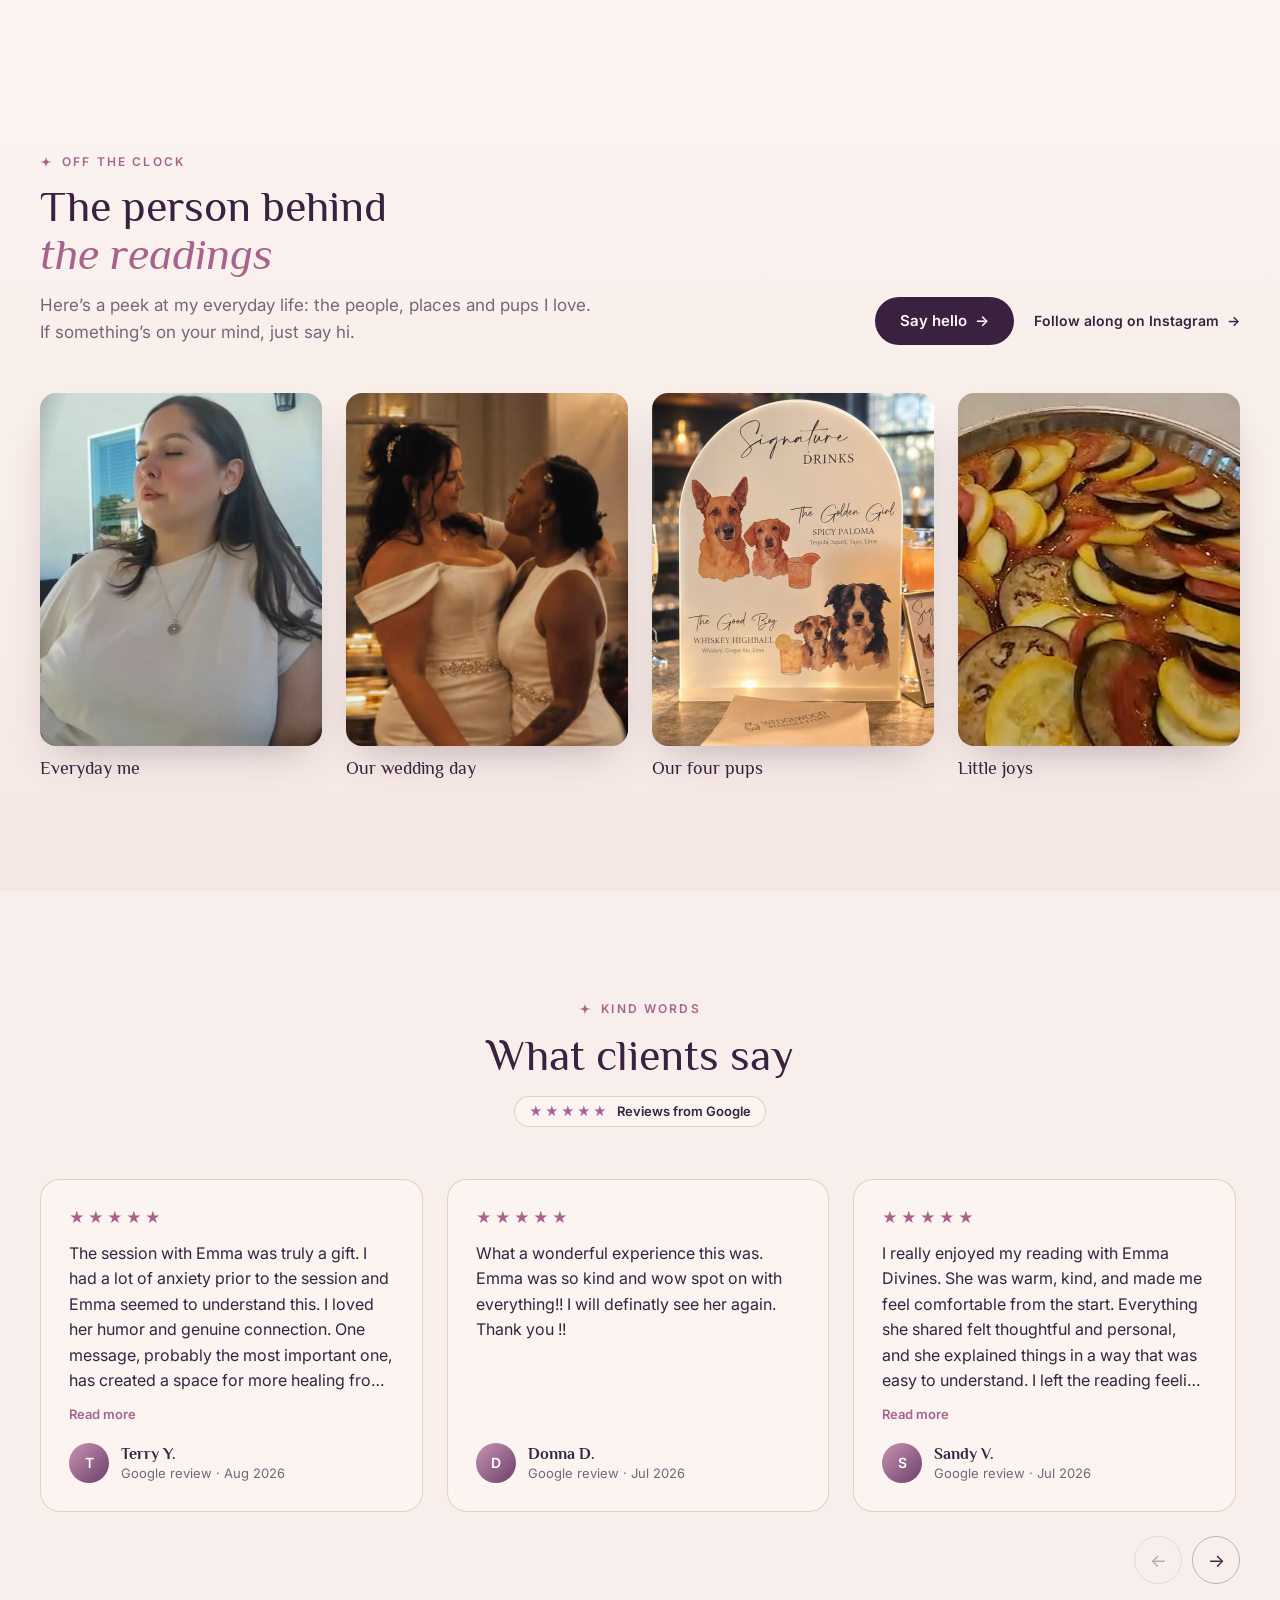
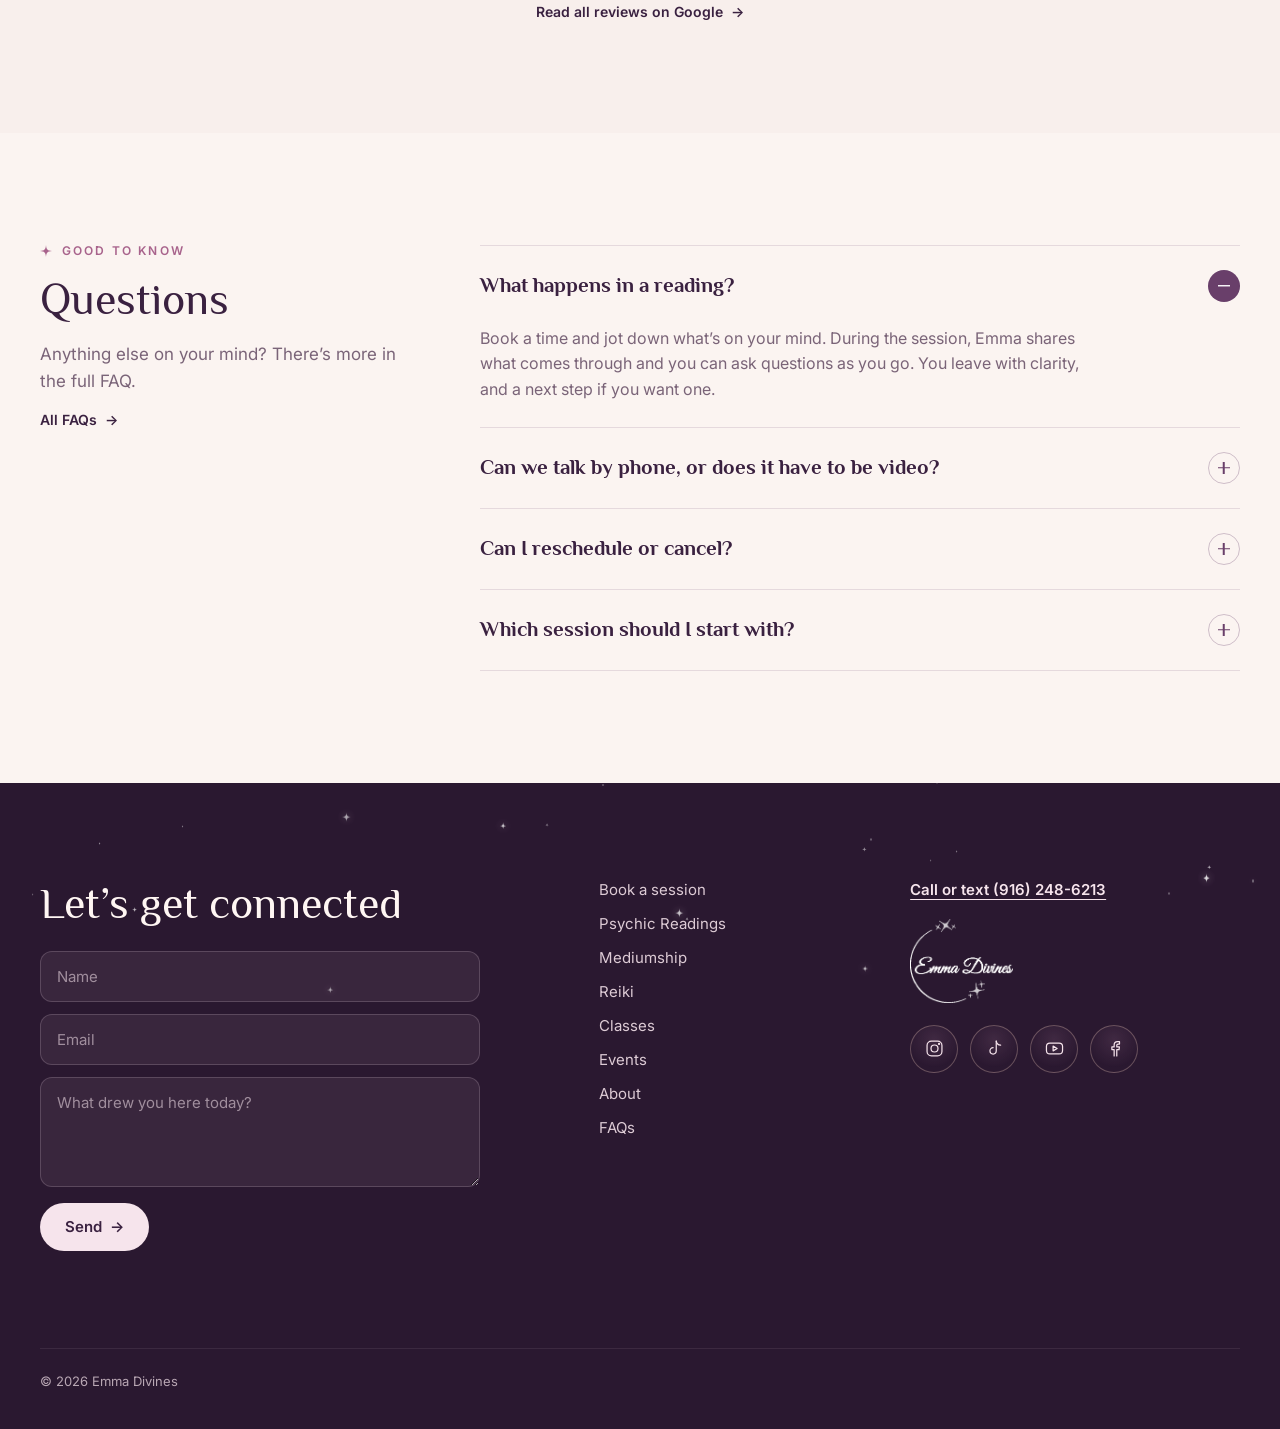
==== commit 6251edae: "Hero reviews link + mobile social icons; Sacramento call line on its own line Emma's 26 Oct asks: a " ====
--- a/index.html
+++ b/index.html
@@ -401,6 +401,22 @@
 .in-person-note{margin:44px auto 0;max-width:680px;text-align:center;font-size:15px;line-height:1.6;color:var(--ink-soft);padding:14px 22px;border-radius:20px;background:rgba(255,255,255,.55);border:1px solid rgba(192,137,119,.35)}
 .in-person-note a,.cat-foot .in-person a{color:var(--deep-purple);font-weight:600}
 .in-person-note .sp{color:var(--mauve)}
+/* the phone line always gets its own line and never splits */
+.in-person-note .call-line{display:block;white-space:nowrap}
+.cat-foot .in-person a{white-space:nowrap}
+/* Hero trust row: reviews link (+ socials when the header icons are hidden) */
+.trust{display:flex;align-items:center;gap:10px;flex-wrap:wrap;margin-top:2px}
+.rev-link{display:inline-flex;align-items:center;gap:7px;padding:8px 14px 8px 12px;border-radius:999px;border:1px solid rgba(243,201,217,.5);background:rgba(58,33,64,.32);color:#FFF6F3;font-size:14px;font-weight:600;text-decoration:none;transition:background .25s,border-color .25s,box-shadow .25s}
+.rev-link .sp{width:13px;height:13px;color:#DBB7AC}
+.rev-link .arr{color:#DBB7AC;transition:translate .25s}
+.rev-link:hover,.rev-link:focus-visible{background:rgba(58,33,64,.5);border-color:#CA93B3;box-shadow:0 0 18px rgba(202,147,179,.35)}
+.rev-link:hover .arr{translate:3px 0}
+.social-hero{margin:0;gap:4px}
+.social-hero a{width:32px;height:32px}
+.social-hero a svg:first-child{width:15px;height:15px}
+.social-hero a .tw{display:none}
+@media (min-width:1241px){.social-hero{display:none}}
+@media (max-width:380px){.trust{gap:8px}.rev-link{padding:8px 12px 8px 10px;gap:6px}.social-hero{gap:3px}.social-hero a{width:30px;height:30px}}
 .start-tag{display:inline-block;font:600 10px/1 var(--f-body);letter-spacing:.12em;text-transform:uppercase;color:#fff;background:var(--mauve);padding:5px 8px;border-radius:999px;margin:-2px 0 0}
 .start-tag.inline{margin:0 0 0 10px;vertical-align:3px}
 .cat-group{list-style:none;font:600 11px/1 var(--f-body);letter-spacing:.14em;text-transform:uppercase;color:var(--mauve);padding:18px 0 6px}
@@ -473,6 +489,7 @@
   .hero{min-height:0;padding-bottom:40px}
   .hero-inner{display:block;padding-top:88px}
   .copy{gap:14px}
+  .trust{margin-bottom:12px}
   h1{font-size:34px}
   .avatar{width:96px;height:96px;border-width:3px;box-shadow:0 0 24px 2px rgba(202,147,179,.55)}.byline{gap:16px}.byline p{font-size:15px}
   .ctas{display:none}
@@ -603,6 +620,7 @@
       <div class="byline"><img class="avatar" src="images/emma-avatar.jpg" alt="Emma Divines, smiling" width="140" height="140">
         <p>Hi, I’m Emma — honest, compassionate guidance by phone, video or email.</p></div>
       <p class="vibe">Want to feel my vibe before you book? <a href="tel:+19162486213">Call or text (916) 248-6213</a></p>
+      <div class="trust"><a class="rev-link" href="#reviews"><svg class="sp" aria-hidden="true"><use href="#sp"/></svg>Read client reviews <span class="arr" aria-hidden="true">→</span></a><div class="social social-hero" aria-label="Emma on social media"><a href="https://www.instagram.com/emmadivines/" target="_blank" rel="noopener" aria-label="Instagram (@emmadivines)" title="Instagram · @emmadivines"><svg viewBox="0 0 24 24" aria-hidden="true"><rect x="3.5" y="3.5" width="17" height="17" rx="5"/><circle cx="12" cy="12" r="4"/><circle cx="17.2" cy="6.8" r=".6" fill="currentColor"/></svg><svg class="tw" aria-hidden="true"><use href="#sp"/></svg></a><a href="https://www.tiktok.com/@emmadivines" target="_blank" rel="noopener" aria-label="TikTok (@emmadivines)" title="TikTok · @emmadivines"><svg viewBox="0 0 24 24" aria-hidden="true"><path d="M14 3.5v11.2a3.6 3.6 0 1 1-3.6-3.6"/><path d="M14 3.5c.4 2.6 2.2 4.4 5 4.7"/></svg><svg class="tw" aria-hidden="true"><use href="#sp"/></svg></a><a href="https://www.youtube.com/@emmadivines" target="_blank" rel="noopener" aria-label="YouTube (@emmadivines)" title="YouTube · @emmadivines"><svg viewBox="0 0 24 24" aria-hidden="true"><rect x="2.8" y="5.8" width="18.4" height="12.4" rx="4"/><path d="M10.4 9.3v5.4l4.6-2.7z"/></svg><svg class="tw" aria-hidden="true"><use href="#sp"/></svg></a><a href="https://www.facebook.com/diviningsoul" target="_blank" rel="noopener" aria-label="Facebook (Divining Soul)" title="Facebook · Divining Soul"><svg viewBox="0 0 24 24" aria-hidden="true"><path d="M14.6 20.5v-7.3h2.6l.4-3h-3V8.4c0-.9.3-1.5 1.6-1.5h1.5V4.2a20 20 0 0 0-2.3-.1c-2.3 0-3.8 1.4-3.8 3.9v2.2H9v3h2.6v7.3"/></svg><svg class="tw" aria-hidden="true"><use href="#sp"/></svg></a></div></div>
       <div class="ctas">
         <a class="btn btn-plum" href="https://calendly.com/emmadivinesbook" target="_blank" rel="noopener">Book a Reading <span class="arr">→</span></a>
         <a class="btn btn-outline" href="#draw">Not sure? Draw a card <svg class="sp"><use href="#sp"/></svg></a>
@@ -629,7 +647,7 @@
       <li class="step" data-reveal data-stagger><span class="n">II</span><h3>Pick a time</h3><p>Book and pay securely without leaving the site.</p></li>
       <li class="step" data-reveal data-stagger><span class="n">III</span><h3>Talk by phone or video</h3><p>Join from anywhere, no app needed. Email readings arrive within 1 business day.</p></li>
     </ol>
-    <p class="in-person-note" data-reveal><svg class="sp"><use href="#sp"/></svg> In the Sacramento area? In-person sessions are available in special circumstances. <a href="tel:+19162486213">Call (916) 248-6213</a> to discuss.</p>
+    <p class="in-person-note" data-reveal><svg class="sp"><use href="#sp"/></svg> In the Sacramento area? In-person sessions are available in special circumstances. <span class="call-line"><a href="tel:+19162486213">Call (916) 248-6213</a> to discuss.</span></p>
   </div>
 </section>
 
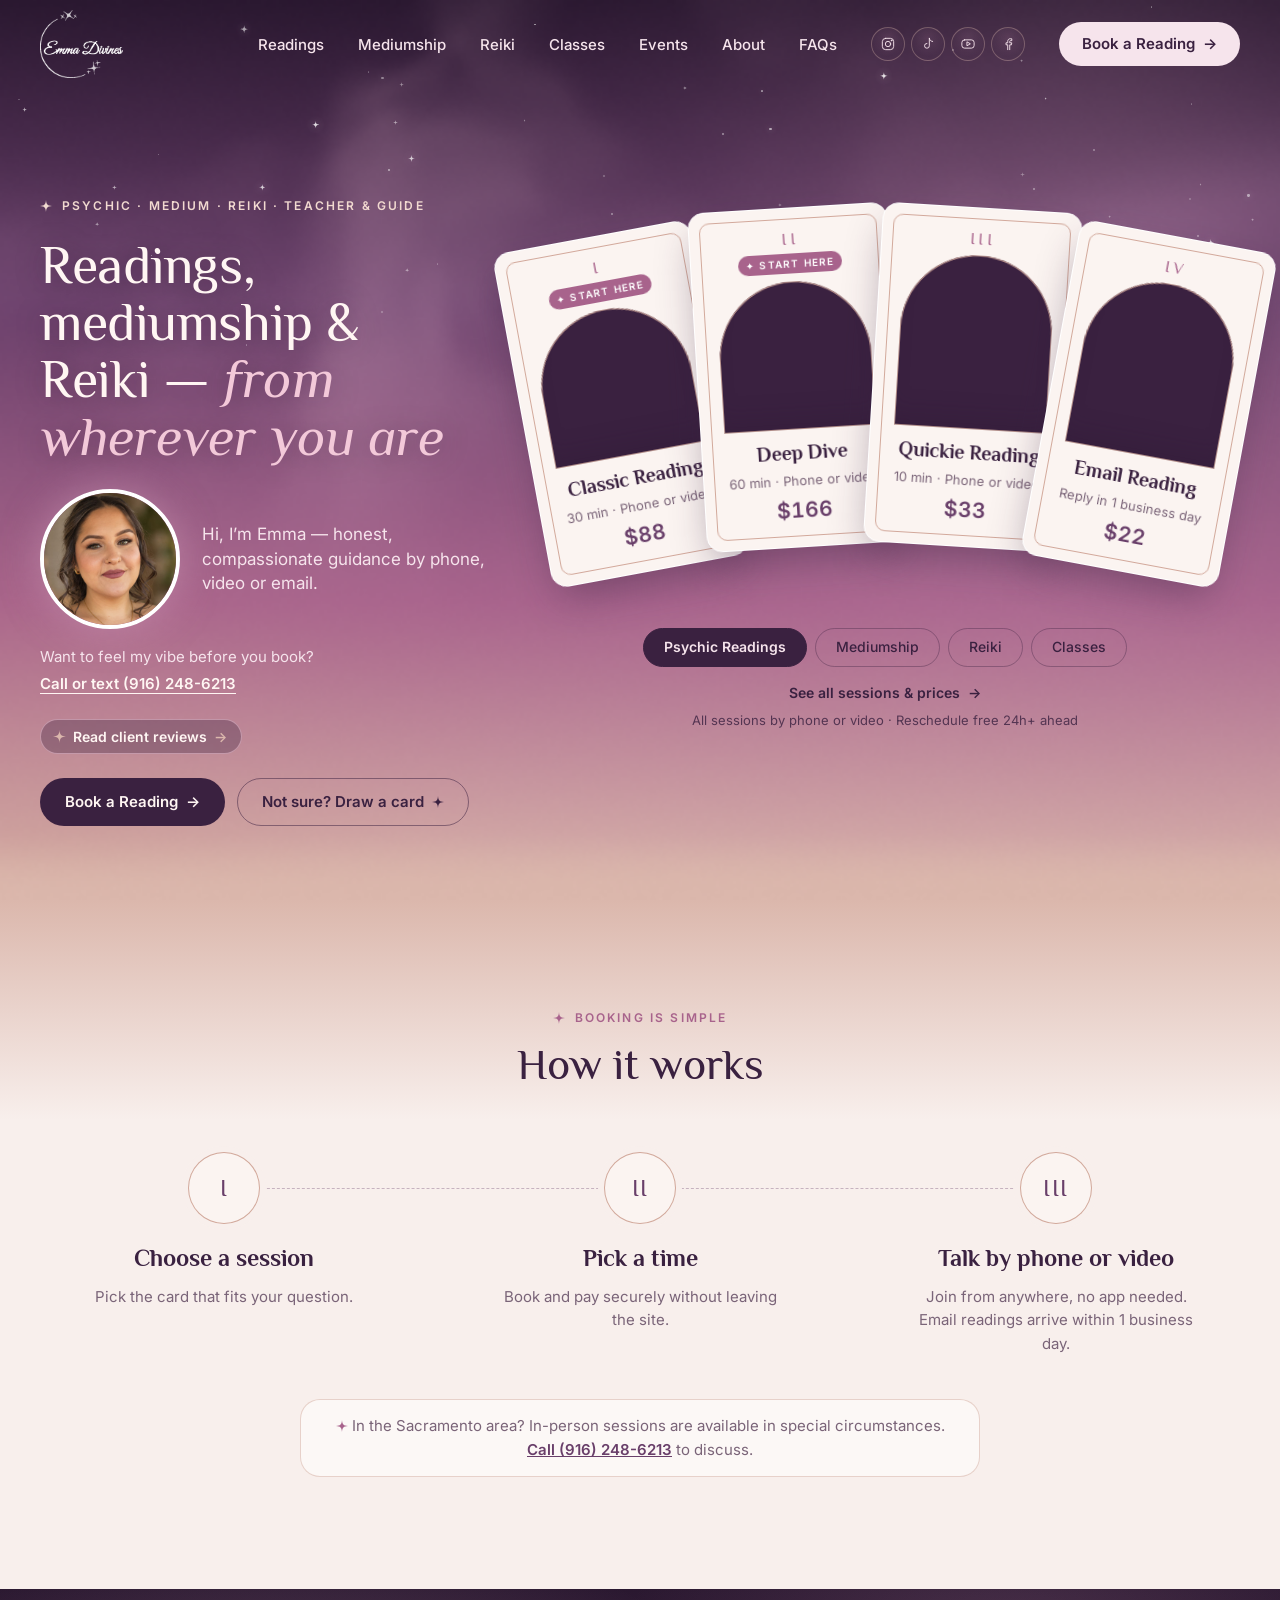
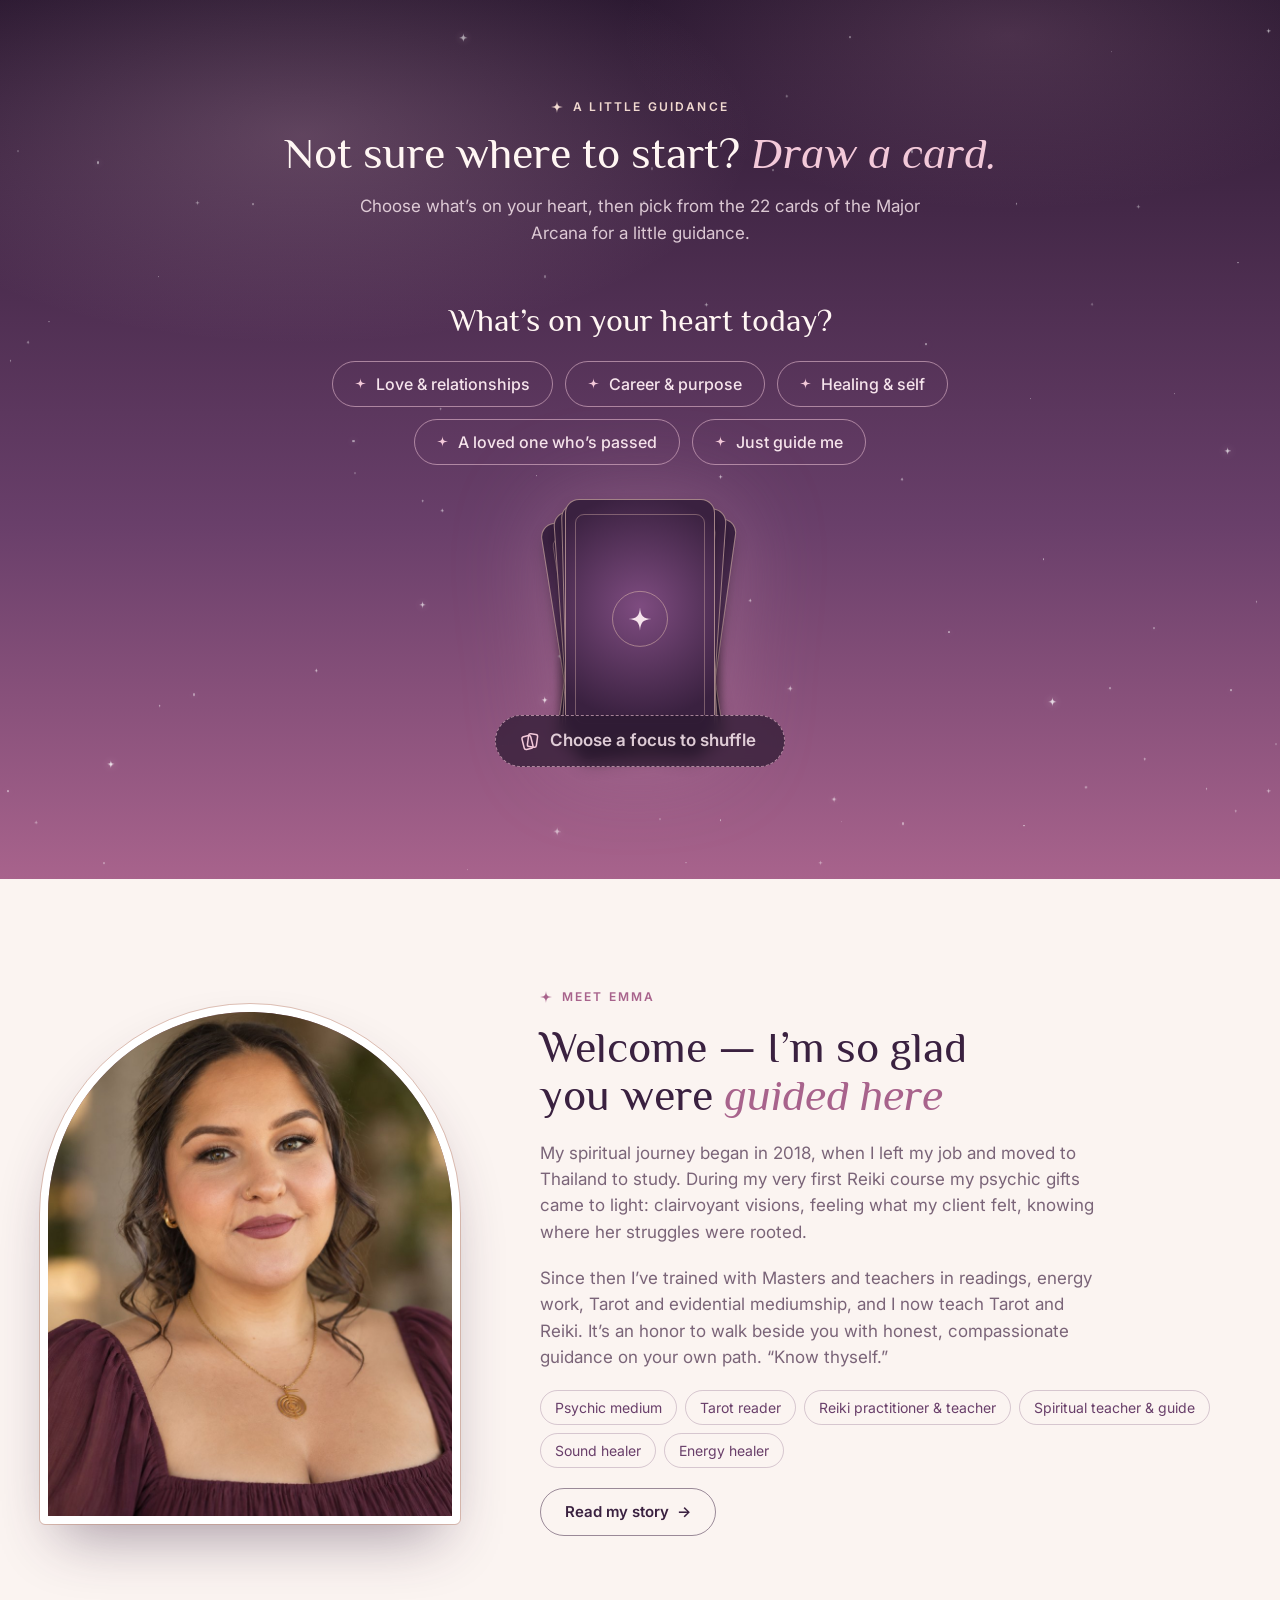
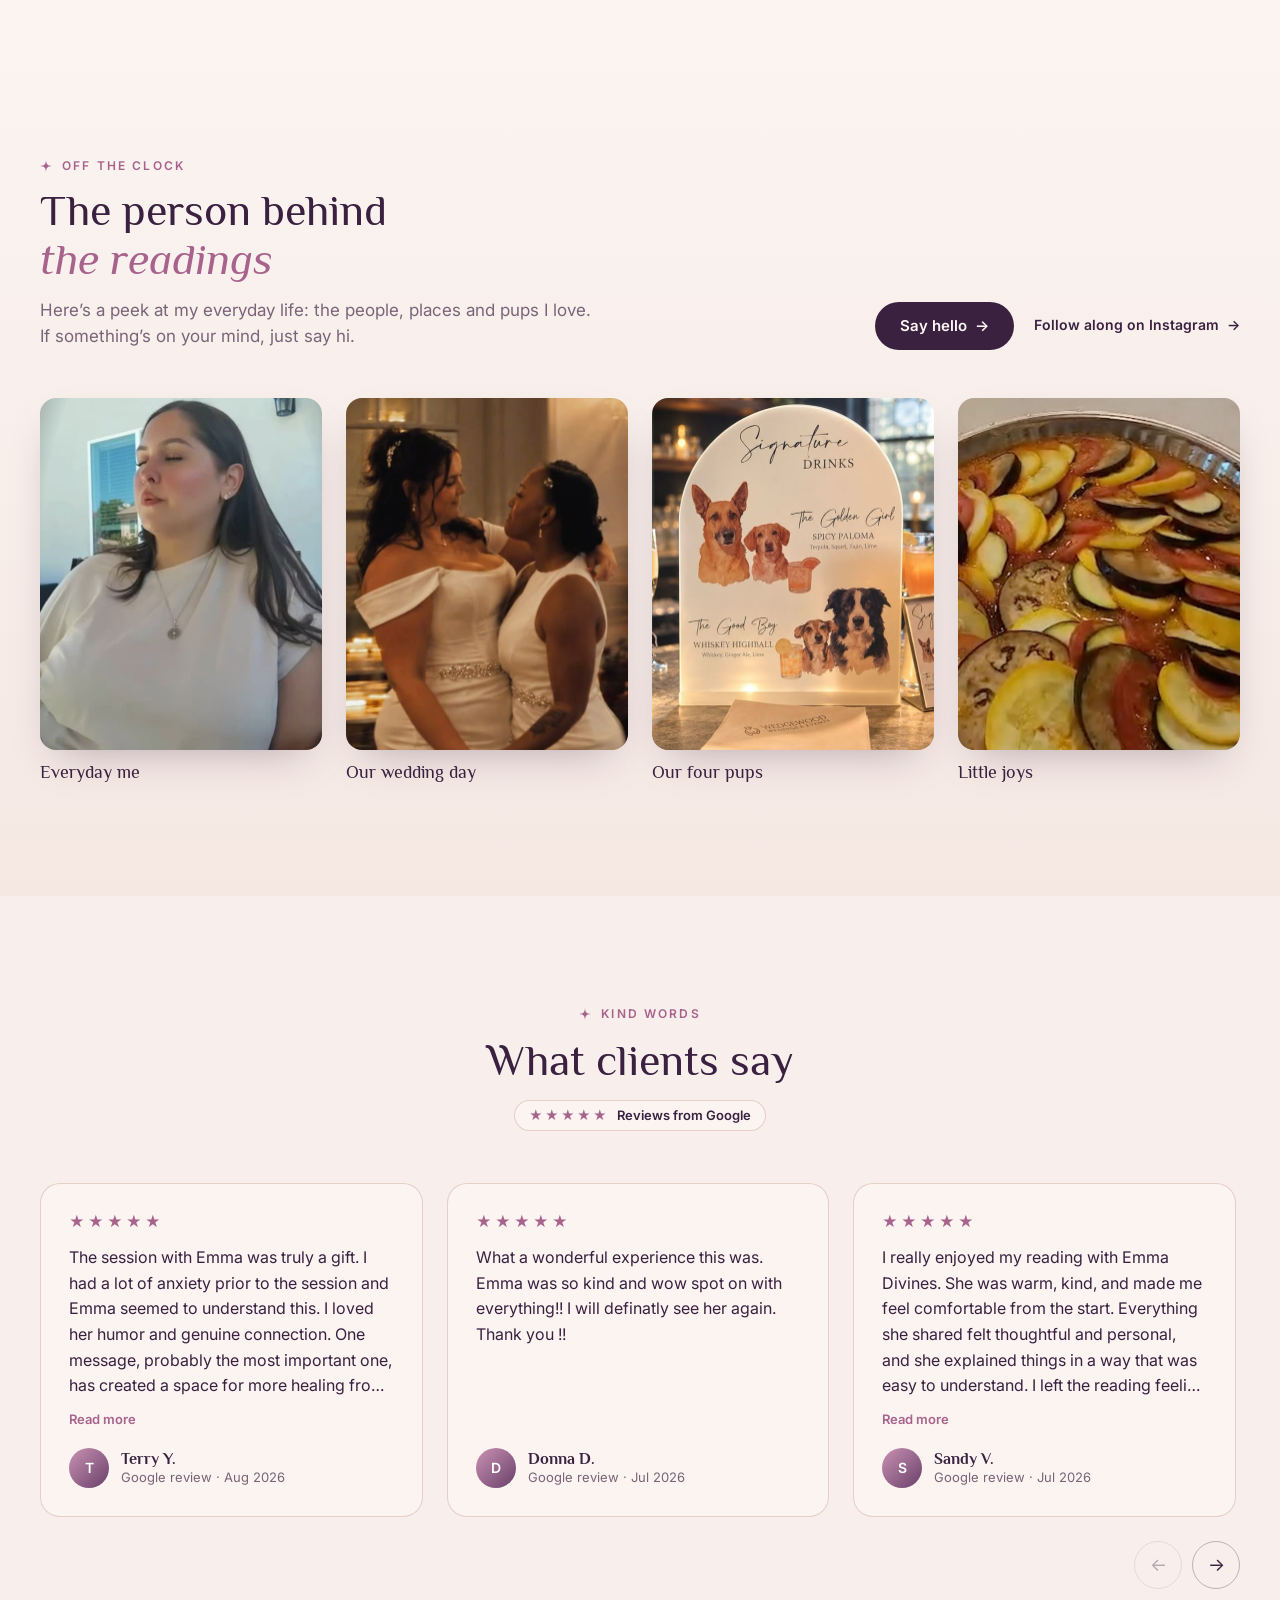
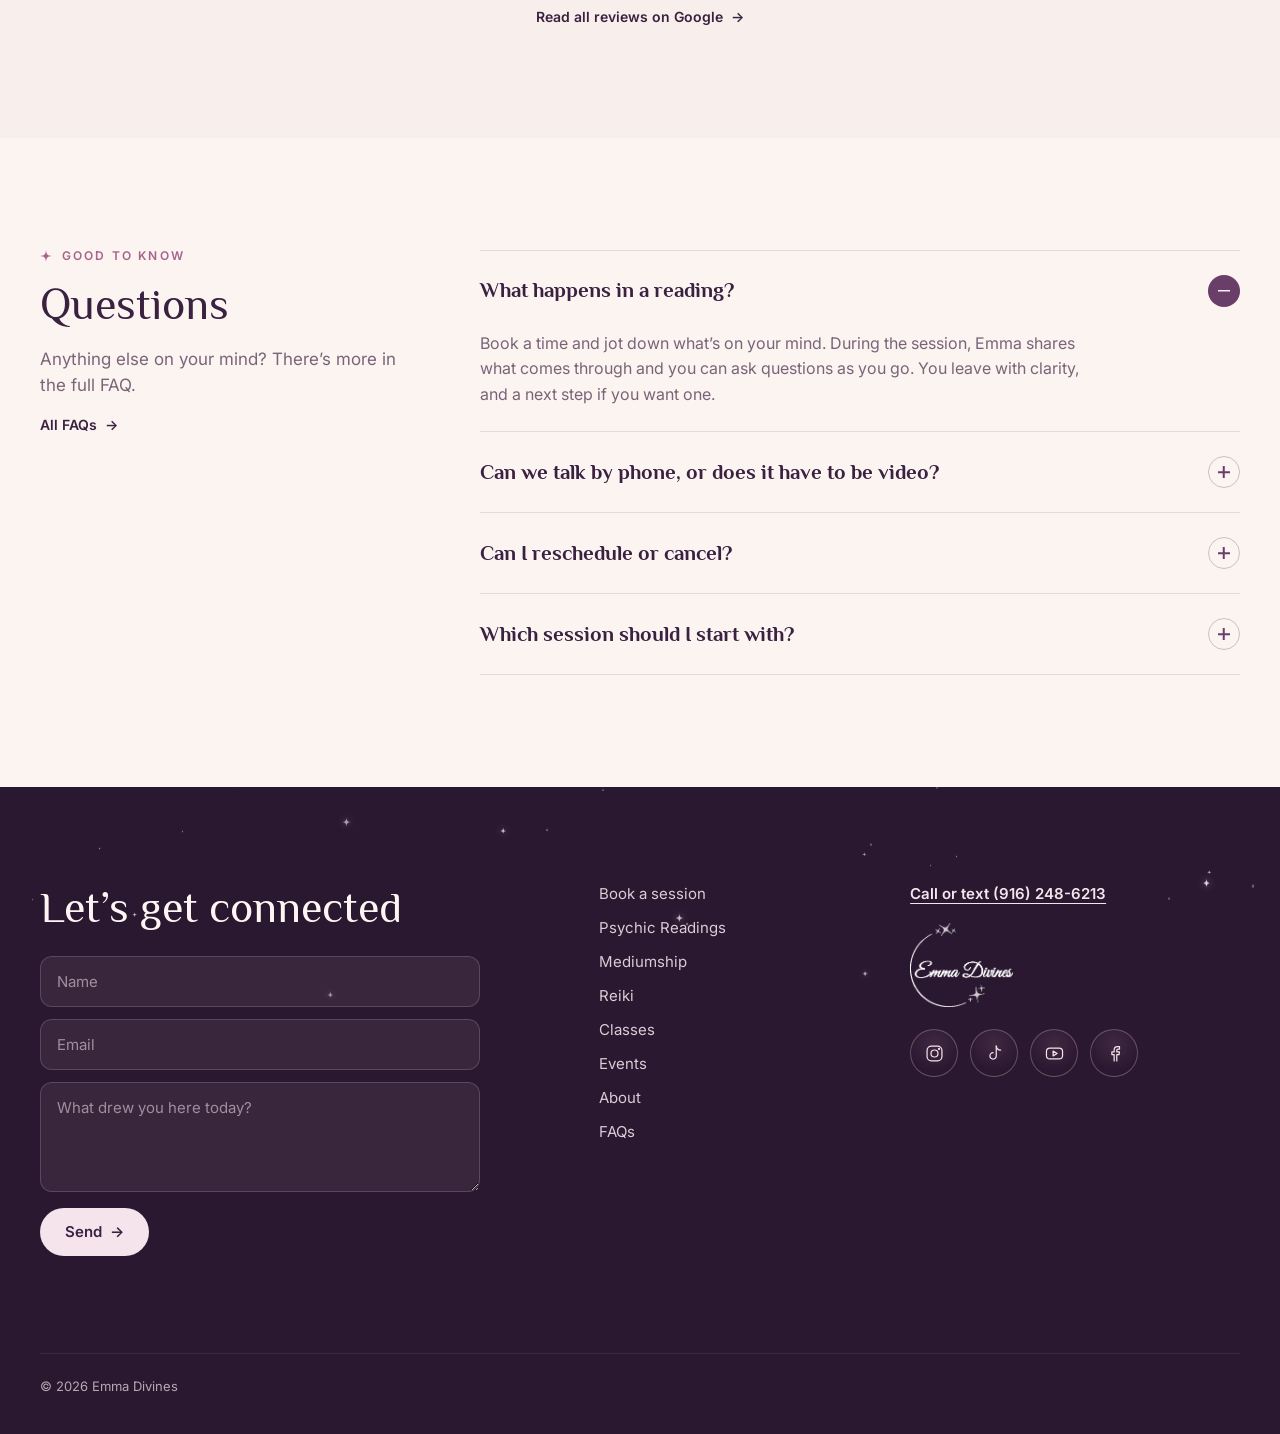
==== commit 46cc0f77: "Draw a card: stacked deck on screen + Shuffle button with its own look Concept A from Figma (section" ====
--- a/index.html
+++ b/index.html
@@ -354,8 +354,32 @@
 .fchip:hover{transform:translateY(-2px);border-color:#F3C9D9}
 .fchip[aria-pressed=true]{background:var(--cream);color:var(--plum);border-color:var(--cream);box-shadow:0 0 26px 2px rgba(202,147,179,.6)}
 .fchip[aria-pressed=true] svg{color:var(--mauve)}
-.shuffle-btn{margin-top:8px}
-.shuffle-btn:disabled{opacity:.45;cursor:default;transform:none}
+.deck-stage{position:relative;display:flex;flex-direction:column;align-items:center;margin-top:18px}
+/* the face-down deck: same card-back art as the 22-card fan */
+.deck{position:relative;width:150px;height:240px;cursor:pointer;filter:drop-shadow(0 0 44px rgba(202,147,179,.35))}
+.deck i{position:absolute;inset:0;border-radius:14px;background:radial-gradient(circle at 50% 45%,#7E4C80,#3A2140 75%);border:1px solid rgba(219,183,172,.65);box-shadow:0 8px 18px -6px rgba(0,0,0,.45);transform:translate(var(--dx),var(--dy)) rotate(var(--dr));transition:transform .35s cubic-bezier(.2,.8,.2,1)}
+.deck i::before{content:"";position:absolute;inset:6%;border:1px solid rgba(219,183,172,.4);border-radius:9px}
+.deck i::after{content:"";position:absolute;left:31%;right:31%;top:50%;aspect-ratio:1;translate:0 -50%;border:1px solid rgba(219,183,172,.55);border-radius:50%}
+.deck i svg{position:absolute;left:50%;top:50%;width:16%;height:16%;translate:-50% -50%;color:#F6E4EC}
+.deck i:nth-child(1){--dx:-8px;--dy:7px;--dr:-9deg}.deck i:nth-child(2){--dx:7px;--dy:4px;--dr:8deg}.deck i:nth-child(3){--dx:-4px;--dy:2px;--dr:-4deg}
+.deck i:nth-child(4){--dx:4px;--dy:-1px;--dr:4deg}.deck i:nth-child(5){--dx:-1px;--dy:-3px;--dr:-1.5deg}.deck i:nth-child(6){--dx:0px;--dy:-6px;--dr:0deg}
+.deck-stage.ready .deck:hover i:nth-child(6){transform:translate(0,-12px) rotate(0deg)}
+.deck.nudge{animation:deckNudge .55s ease-in-out}
+@keyframes deckNudge{20%{rotate:-4deg}45%{rotate:3.5deg}70%{rotate:-2deg}100%{rotate:0deg}}
+.focus-chips.nudge .fchip{animation:chipGlow 1s ease-out}
+@keyframes chipGlow{30%{border-color:#F3C9D9;box-shadow:0 0 22px 2px rgba(243,201,217,.55)}}
+/* Shuffle the deck: sits on the deck. Waiting = dashed hint, Ready = the one glowing "magic" button */
+.shuffle-btn{position:relative;z-index:2;margin-top:-30px;display:inline-flex;align-items:center;gap:10px;padding:15px 28px 15px 24px;border-radius:999px;font:600 17px/1 var(--f-body);cursor:pointer;
+  border:1.2px dashed rgba(243,201,217,.6);background:rgba(42,24,48,.72);-webkit-backdrop-filter:blur(6px);backdrop-filter:blur(6px);color:rgba(246,228,236,.88);transition:background .35s,color .35s,box-shadow .35s,border-color .35s,transform .2s}
+.shuffle-btn .sb-icon{width:20px;height:20px;fill:none;stroke:#F3C9D9;stroke-width:1.5}
+.shuffle-btn .sb-sp{display:none;width:13px;height:13px;color:var(--mauve)}
+.deck-stage.ready .shuffle-btn{border:1.2px solid transparent;background:linear-gradient(90deg,#FBF4F1,#F3C9D9 55%,#DBB7AC);color:var(--plum);box-shadow:0 0 30px 2px rgba(202,147,179,.6),0 8px 20px -6px rgba(42,24,48,.35)}
+.deck-stage.ready .shuffle-btn .sb-icon{stroke:var(--plum)}
+.deck-stage.ready .shuffle-btn .sb-sp{display:block}
+.deck-stage.ready .shuffle-btn:hover{transform:translateY(-2px);box-shadow:0 0 40px 6px rgba(202,147,179,.7),0 10px 22px -6px rgba(42,24,48,.4)}
+.shuffle-btn:focus-visible{outline:2px solid #F3C9D9;outline-offset:3px}
+@media (max-width:600px){.deck{width:112px;height:179px}.deck i{border-radius:11px}.shuffle-btn{font-size:16px;padding:14px 24px 14px 20px}}
+@media (prefers-reduced-motion:reduce){.deck.nudge,.focus-chips.nudge .fchip{animation:none}}
 .pick-for{color:#F1D9D0}
 .fan{position:relative;width:100%;max-width:1060px;height:var(--fh,360px);margin-top:6px}
 .fcard{position:absolute;left:0;top:0;width:var(--cw);height:calc(var(--cw) * 1.6);padding:0;border-radius:calc(var(--cw) * .09);cursor:pointer;
@@ -661,7 +685,10 @@
       <div class="dstep" id="step-focus">
         <h3 class="step-title">What’s on your heart today?</h3>
         <div class="focus-chips" role="group" aria-label="Choose a focus" id="focusChips"></div>
-        <button class="btn btn-light shuffle-btn" id="shuffleBtn" disabled>Shuffle the deck <svg class="sp"><use href="#sp"/></svg></button>
+        <div class="deck-stage">
+          <div class="deck" id="deck" aria-hidden="true"><i></i><i></i><i></i><i></i><i></i><i><svg><use href="#sp"/></svg></i></div>
+          <button class="shuffle-btn" id="shuffleBtn" aria-disabled="true"><svg class="sb-icon" viewBox="0 0 20 20" aria-hidden="true"><rect x="3" y="5" width="9" height="13" rx="2" transform="rotate(-14 7.5 11.5)"/><rect x="8" y="3" width="9" height="13" rx="2" transform="rotate(8 12.5 9.5)"/></svg><span class="sb-label">Choose a focus to shuffle</span><svg class="sp sb-sp" aria-hidden="true"><use href="#sp"/></svg></button>
+        </div>
       </div>
       <div class="dstep" id="step-pick" hidden>
         <p class="eyebrow pick-for" id="pickFor"></p>
@@ -979,7 +1006,12 @@
 let drawFocus=null,deck=[],drawBusy=false;
 drawEl.chips.innerHTML=Object.entries(FOCI).map(([k,f])=>`<button class="fchip" data-f="${k}" aria-pressed="false"><svg><use href="#sp"/></svg>${f.label}</button>`).join('');
 drawEl.chips.addEventListener('click',e=>{const b=e.target.closest('.fchip');if(!b)return;drawFocus=b.dataset.f;
-  $$('.fchip',drawEl.chips).forEach(c=>c.setAttribute('aria-pressed',c===b));drawEl.shuffle.disabled=false;});
+  $$('.fchip',drawEl.chips).forEach(c=>c.setAttribute('aria-pressed',c===b));setShuffleReady();});
+// Shuffle button: Waiting (no focus yet) → Ready. A tap while waiting nudges the deck and the chips instead of doing nothing.
+function setShuffleReady(){drawEl.shuffle.closest('.deck-stage').classList.add('ready');drawEl.shuffle.setAttribute('aria-disabled','false');drawEl.shuffle.querySelector('.sb-label').textContent='Shuffle the deck';}
+function nudgeFocus(){const d=$('#deck');[d,drawEl.chips].forEach(el=>{el.classList.remove('nudge');void el.offsetWidth;el.classList.add('nudge');});drawEl.chips.querySelector('.fchip')?.focus({preventScroll:true});}
+function tryShuffle(){if(drawFocus)dealFan();else nudgeFocus();}
+$('#deck').addEventListener('click',tryShuffle);
 function showStep(name){['focus','pick','read'].forEach(k=>{const el=drawEl[k];const on=k===name;el.hidden=!on;el.classList.toggle('enter',on&&!reduce.matches);});}
 function layoutFan(){
   const fan=drawEl.fan,W=fan.clientWidth||900,n=deck.length;
@@ -998,7 +1030,7 @@
   if(!reduce.matches){drawEl.fan.classList.add('dealing');setTimeout(()=>drawEl.fan.classList.remove('dealing'),22*35+950);}
   drawBusy=false;
 }
-drawEl.shuffle.addEventListener('click',()=>{if(drawFocus)dealFan();});
+drawEl.shuffle.addEventListener('click',tryShuffle);
 drawEl.fan.addEventListener('click',async e=>{
   const c=e.target.closest('.fcard');if(!c||drawBusy||drawEl.fan.classList.contains('dealing'))return;drawBusy=true;
   c.classList.add('chosen');drawEl.fan.classList.add('picked');await wait(reduce.matches?0:650);
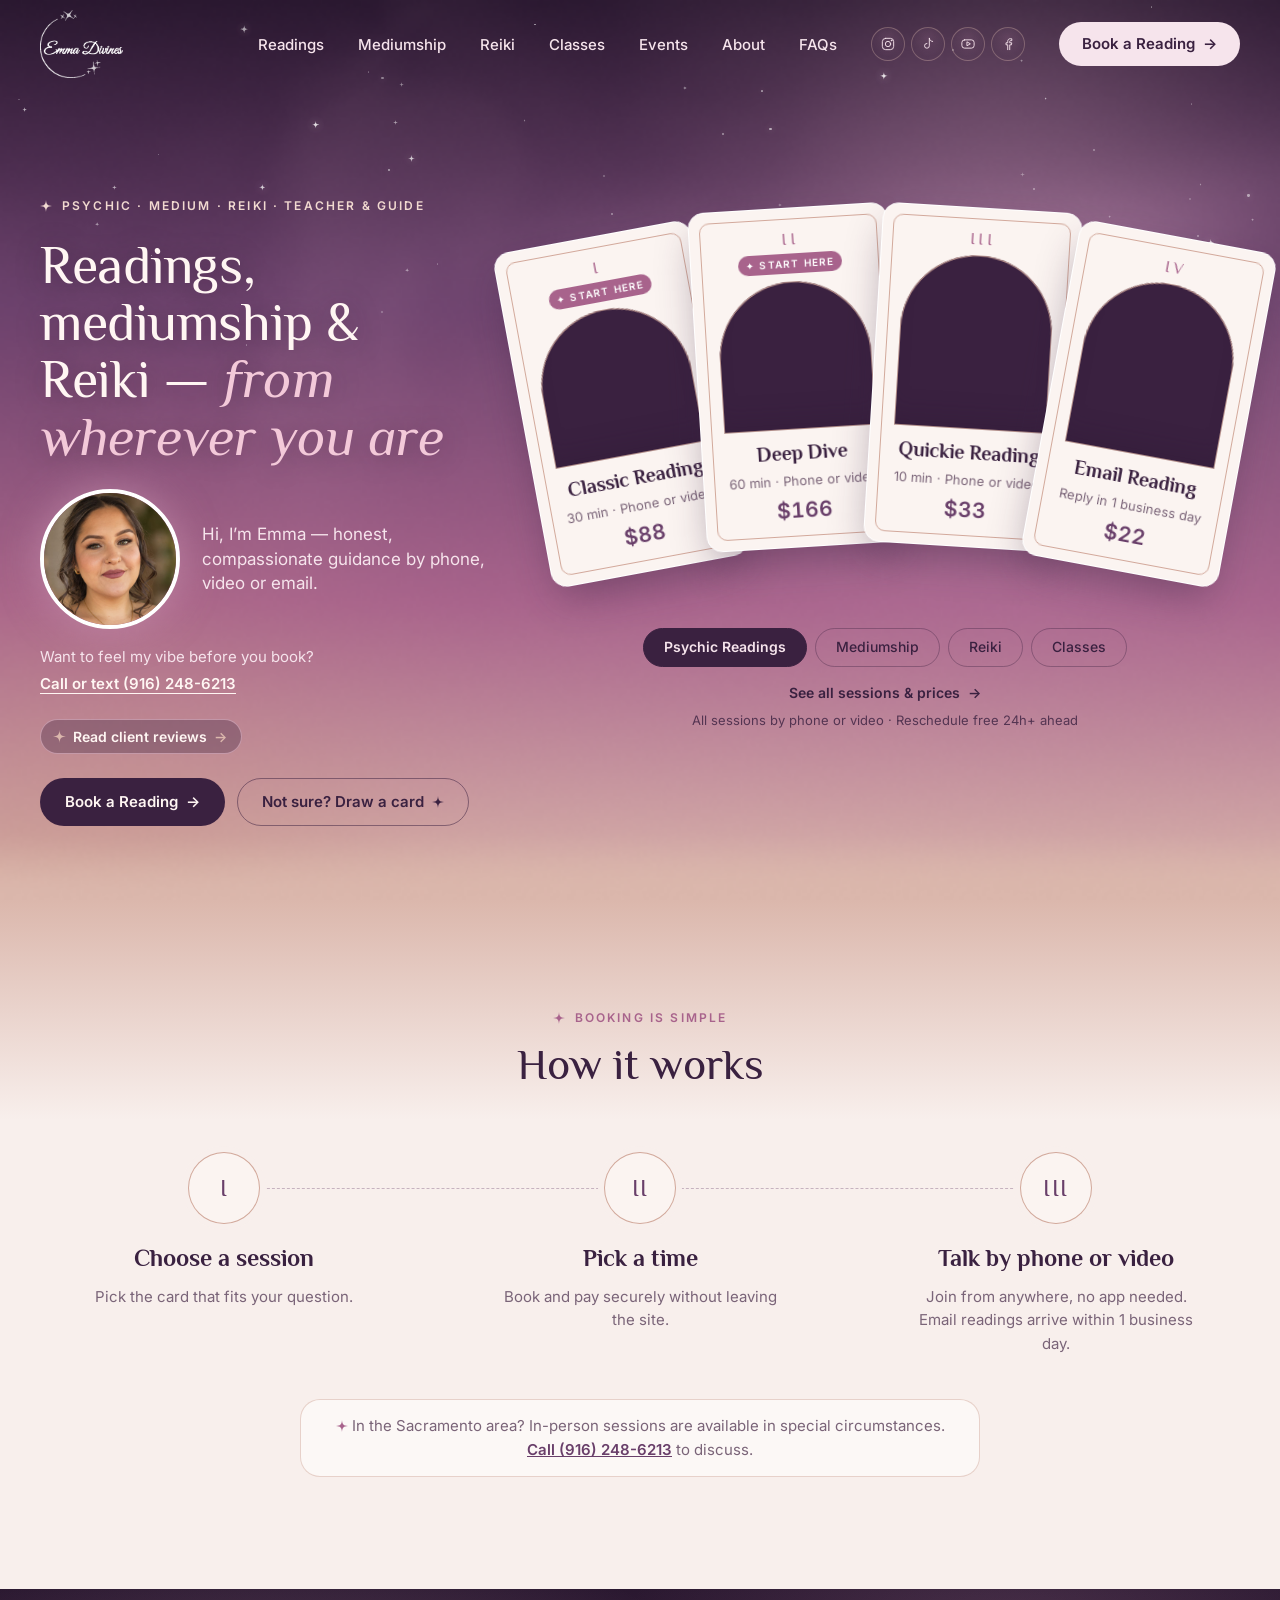
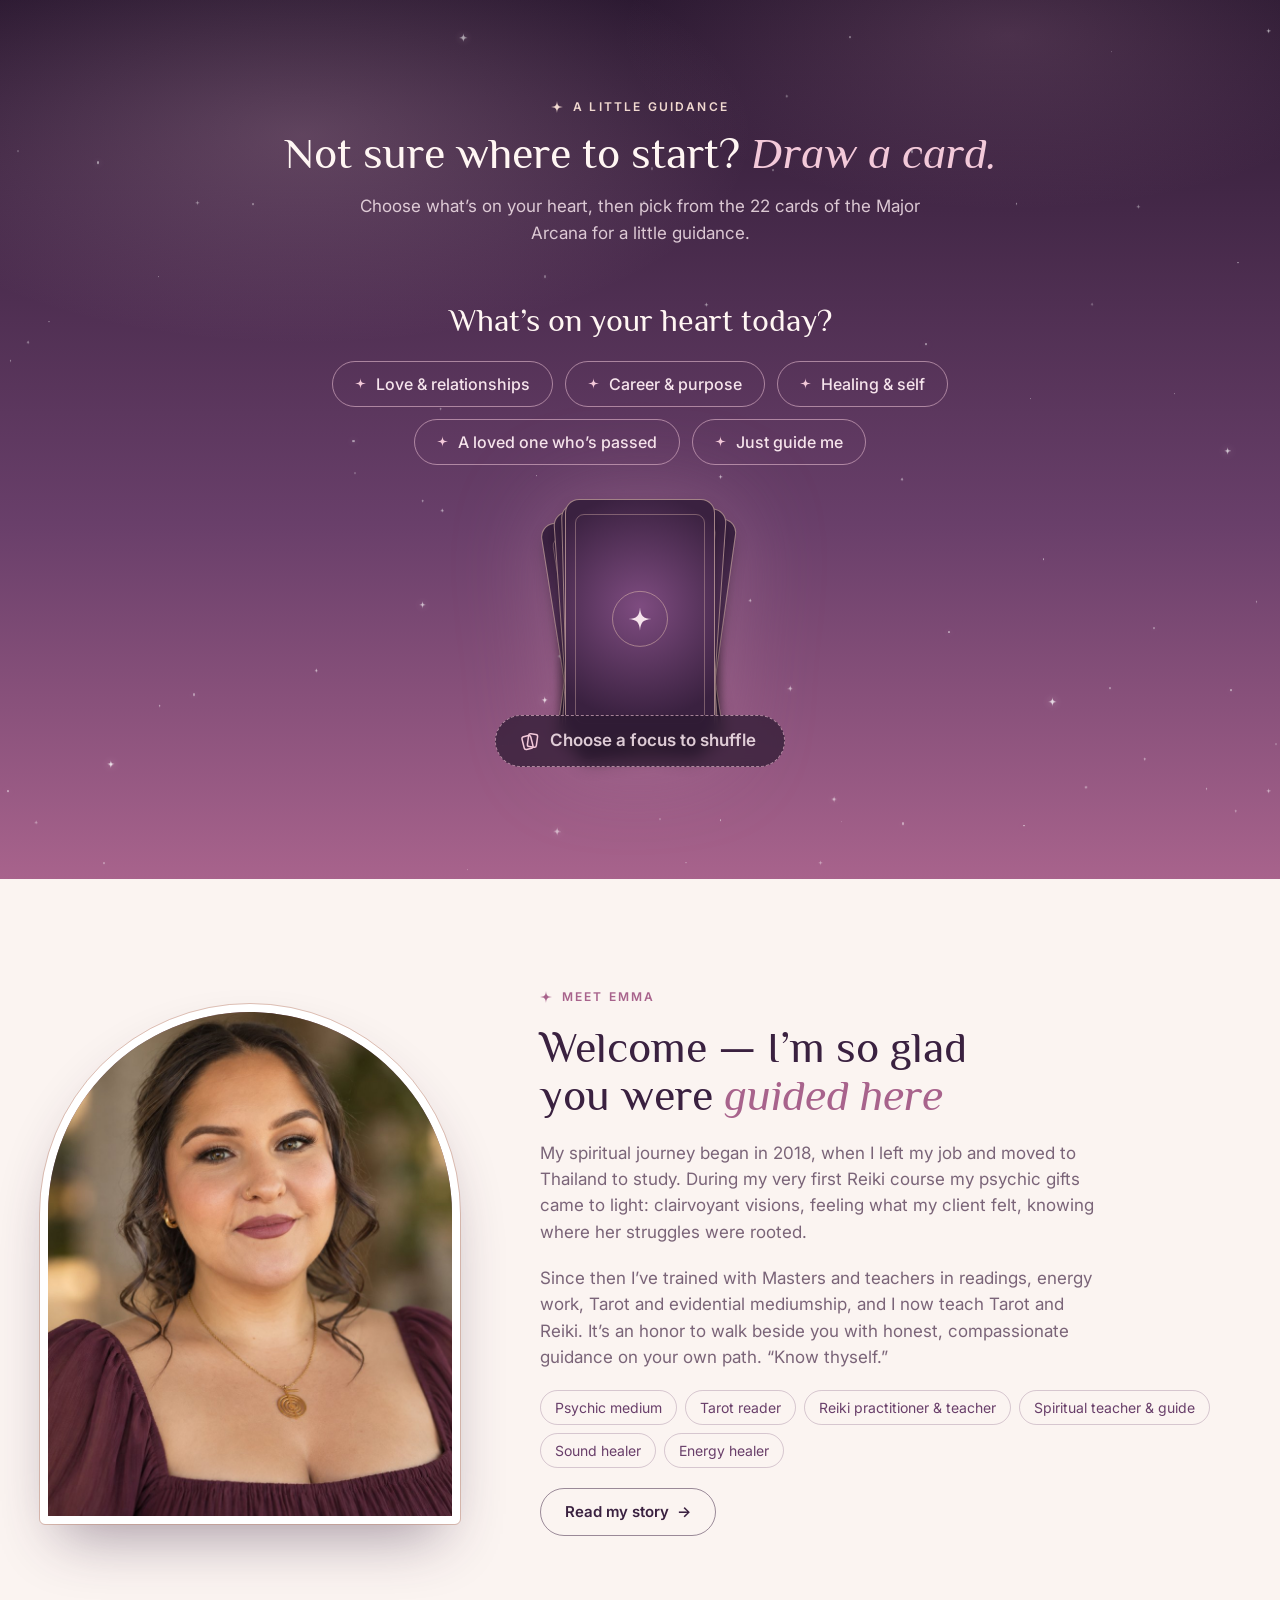
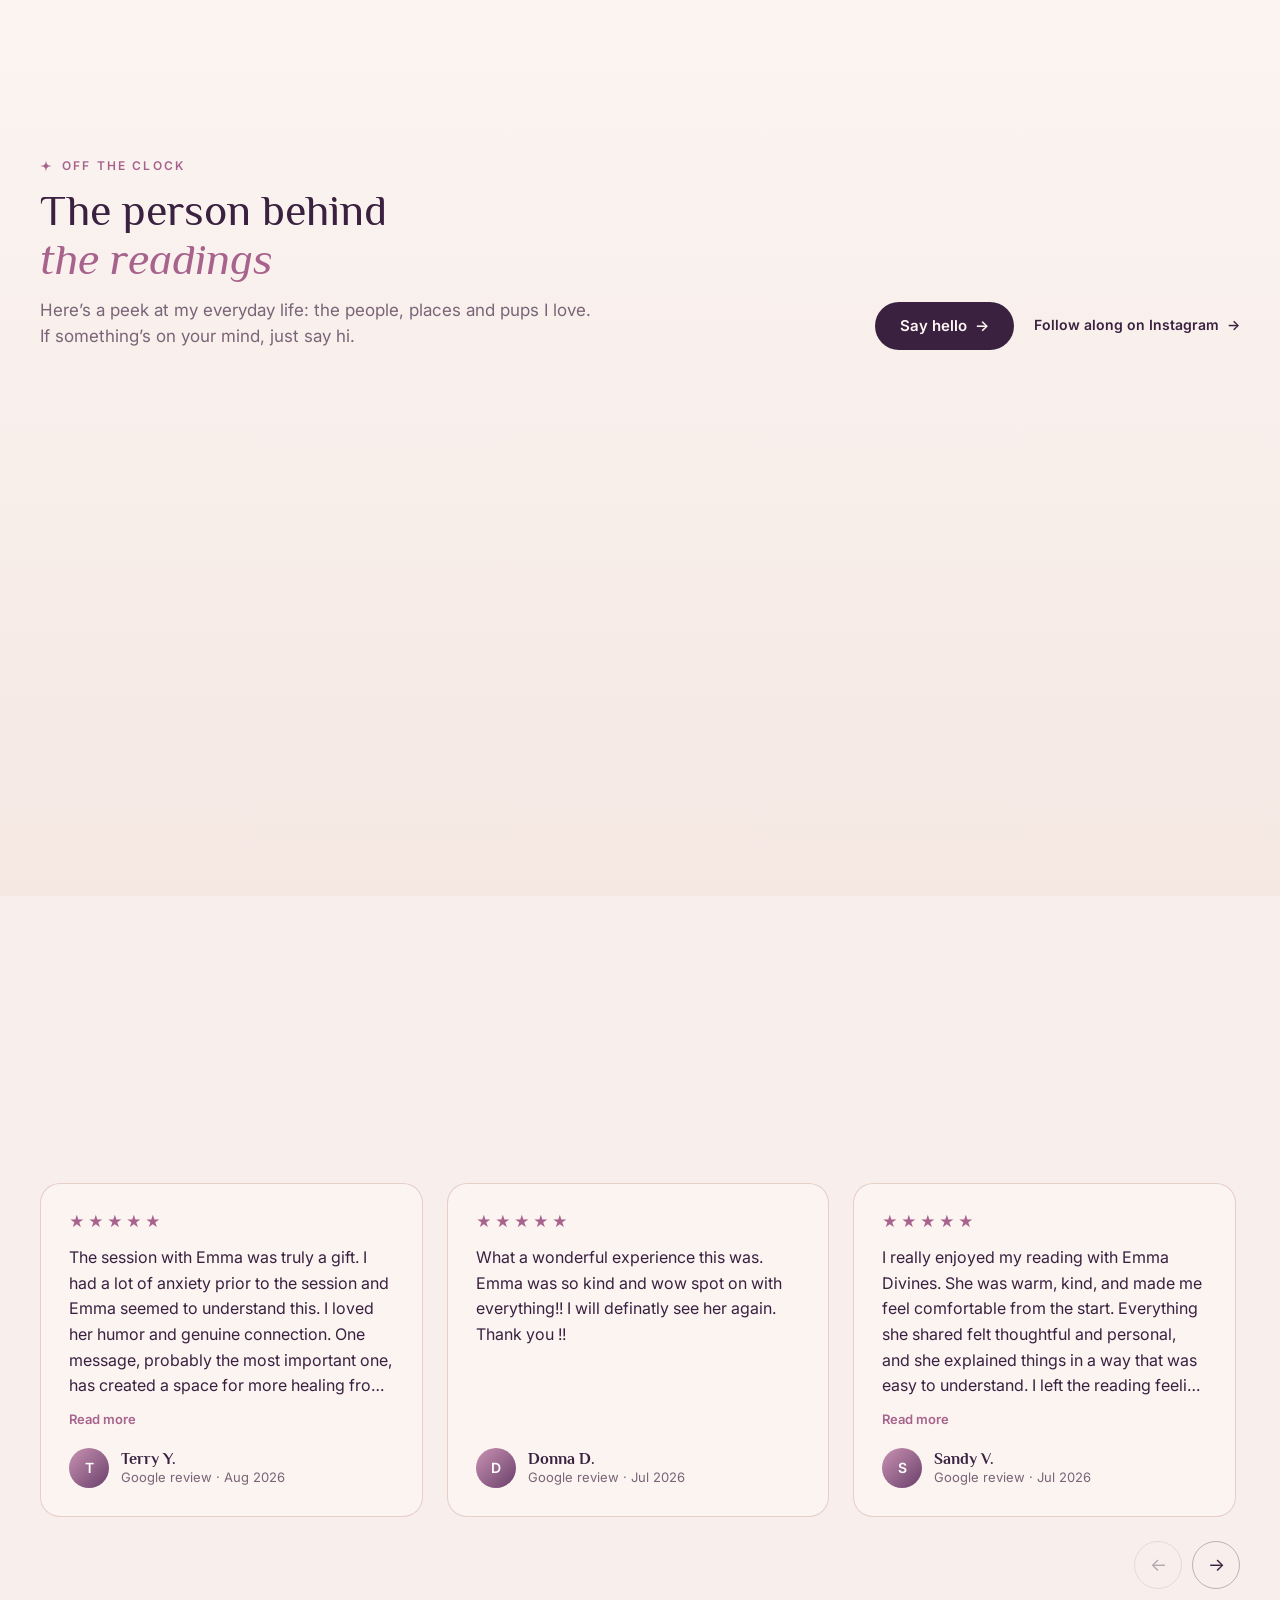
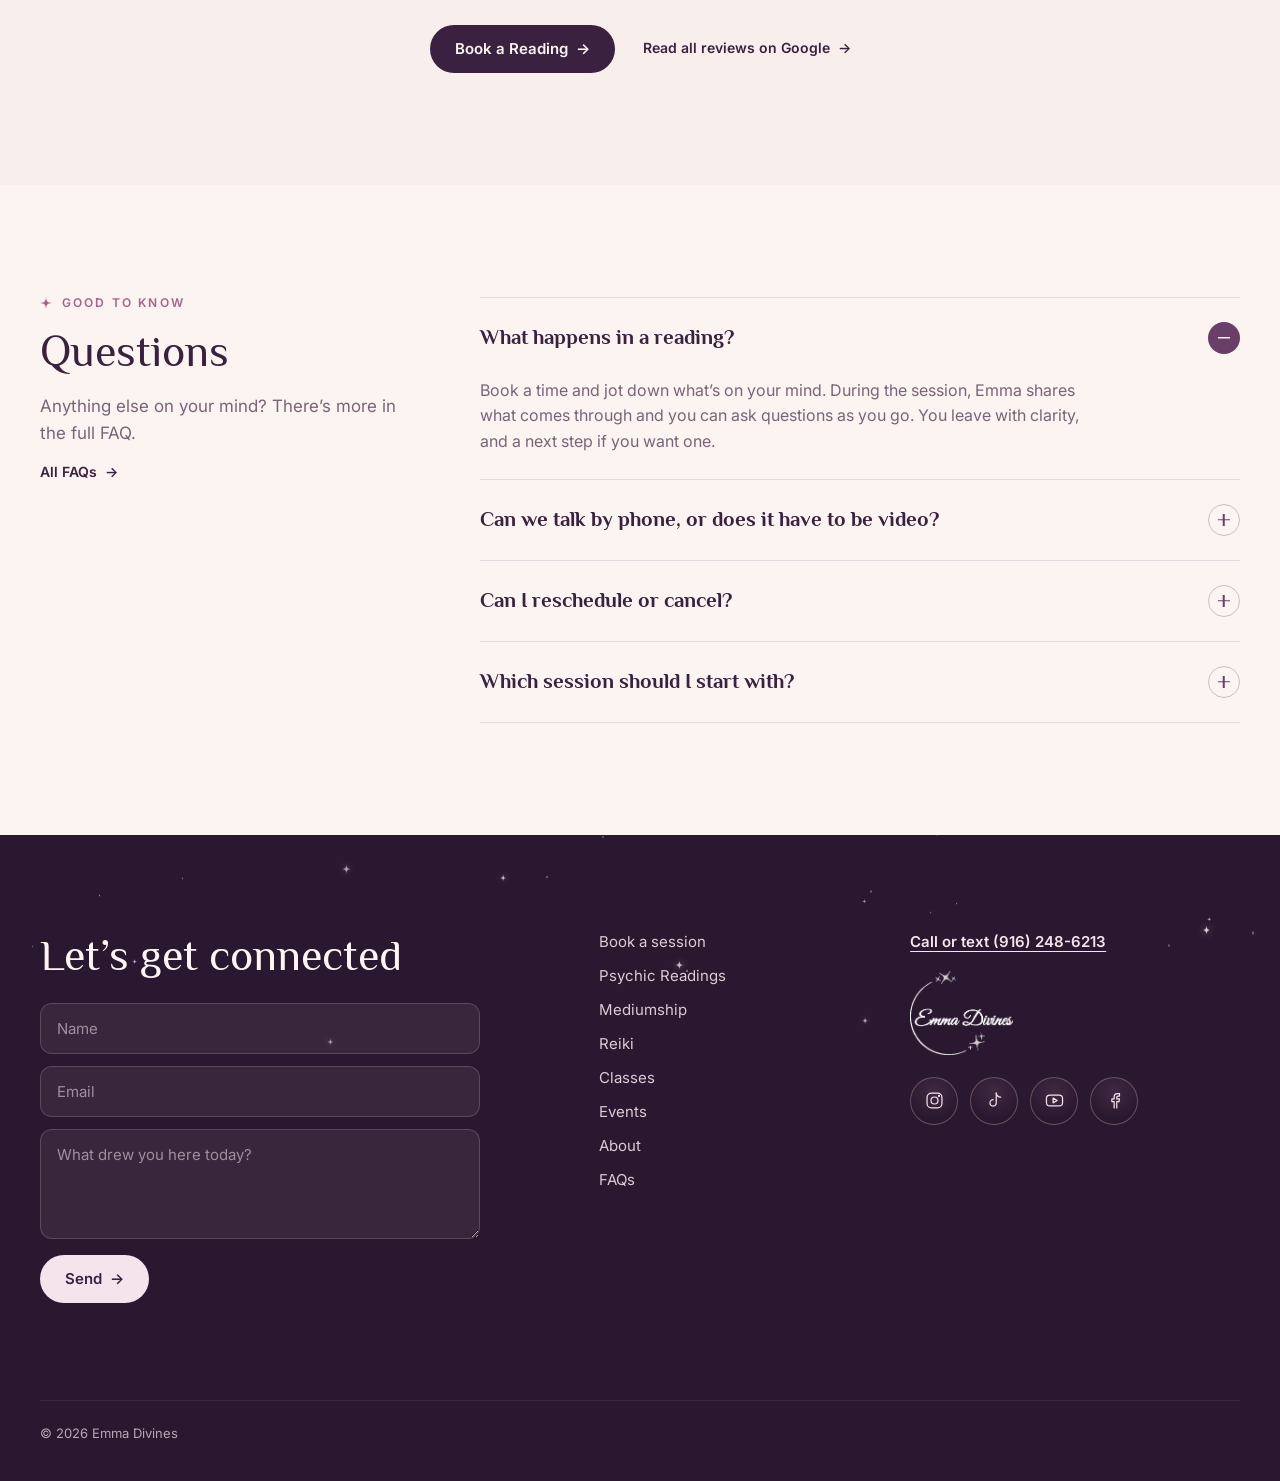
==== commit e62d68f2: "Reviews: Book a Reading CTA beside the Google reviews link Co-Authored-By: Claude Opus 5.5 <noreply@" ====
--- a/index.html
+++ b/index.html
@@ -263,6 +263,10 @@
 .rev .who b{display:block;font:700 16px/1.2 var(--f-display);color:var(--plum)}
 .rev .who i{flex:none;width:40px;height:40px;border-radius:50%;display:grid;place-items:center;font:600 14px/1 var(--f-body);font-style:normal;color:#fff;background:linear-gradient(135deg,#CA93B3,#693F6A)}
 .rev-note{text-align:center;margin:20px 0 0;font-size:13px;color:var(--ink-soft)}
+/* after the proof, the next step: Book a Reading + the quieter Google link */
+.rev-cta{display:flex;justify-content:center;align-items:center;flex-wrap:wrap;gap:28px;margin-top:36px}
+.rev-cta .link{font-size:14px}
+@media (max-width:600px){.rev-cta{flex-direction:column;gap:18px;margin-top:28px}}
 .g-chip{display:inline-flex;gap:8px;align-items:center;padding:8px 14px;border-radius:999px;background:var(--cream);border:1px solid rgba(192,137,119,.35);font:600 13px/1 var(--f-body);color:var(--plum)}
 .g-chip b{color:var(--mauve);letter-spacing:2px}
 
@@ -743,7 +747,7 @@
       <div class="rev-grid" id="revs" aria-label="Google reviews"></div>
       <div class="rev-controls"><button class="rev-btn" data-dir="-1" aria-label="Previous reviews">←</button><button class="rev-btn" data-dir="1" aria-label="Next reviews">→</button></div>
     </div>
-    <p class="rev-note" data-reveal><a class="link" href="https://www.google.com/search?q=Emma+Divines+reviews" target="_blank" rel="noopener">Read all reviews on Google <span class="arr">→</span></a></p>
+    <div class="rev-cta" data-reveal><a class="btn btn-plum" href="https://calendly.com/emmadivinesbook" target="_blank" rel="noopener">Book a Reading <span class="arr">→</span></a><a class="link" href="https://www.google.com/search?q=Emma+Divines+reviews" target="_blank" rel="noopener">Read all reviews on Google <span class="arr">→</span></a></div>
   </div>
 </section>
 
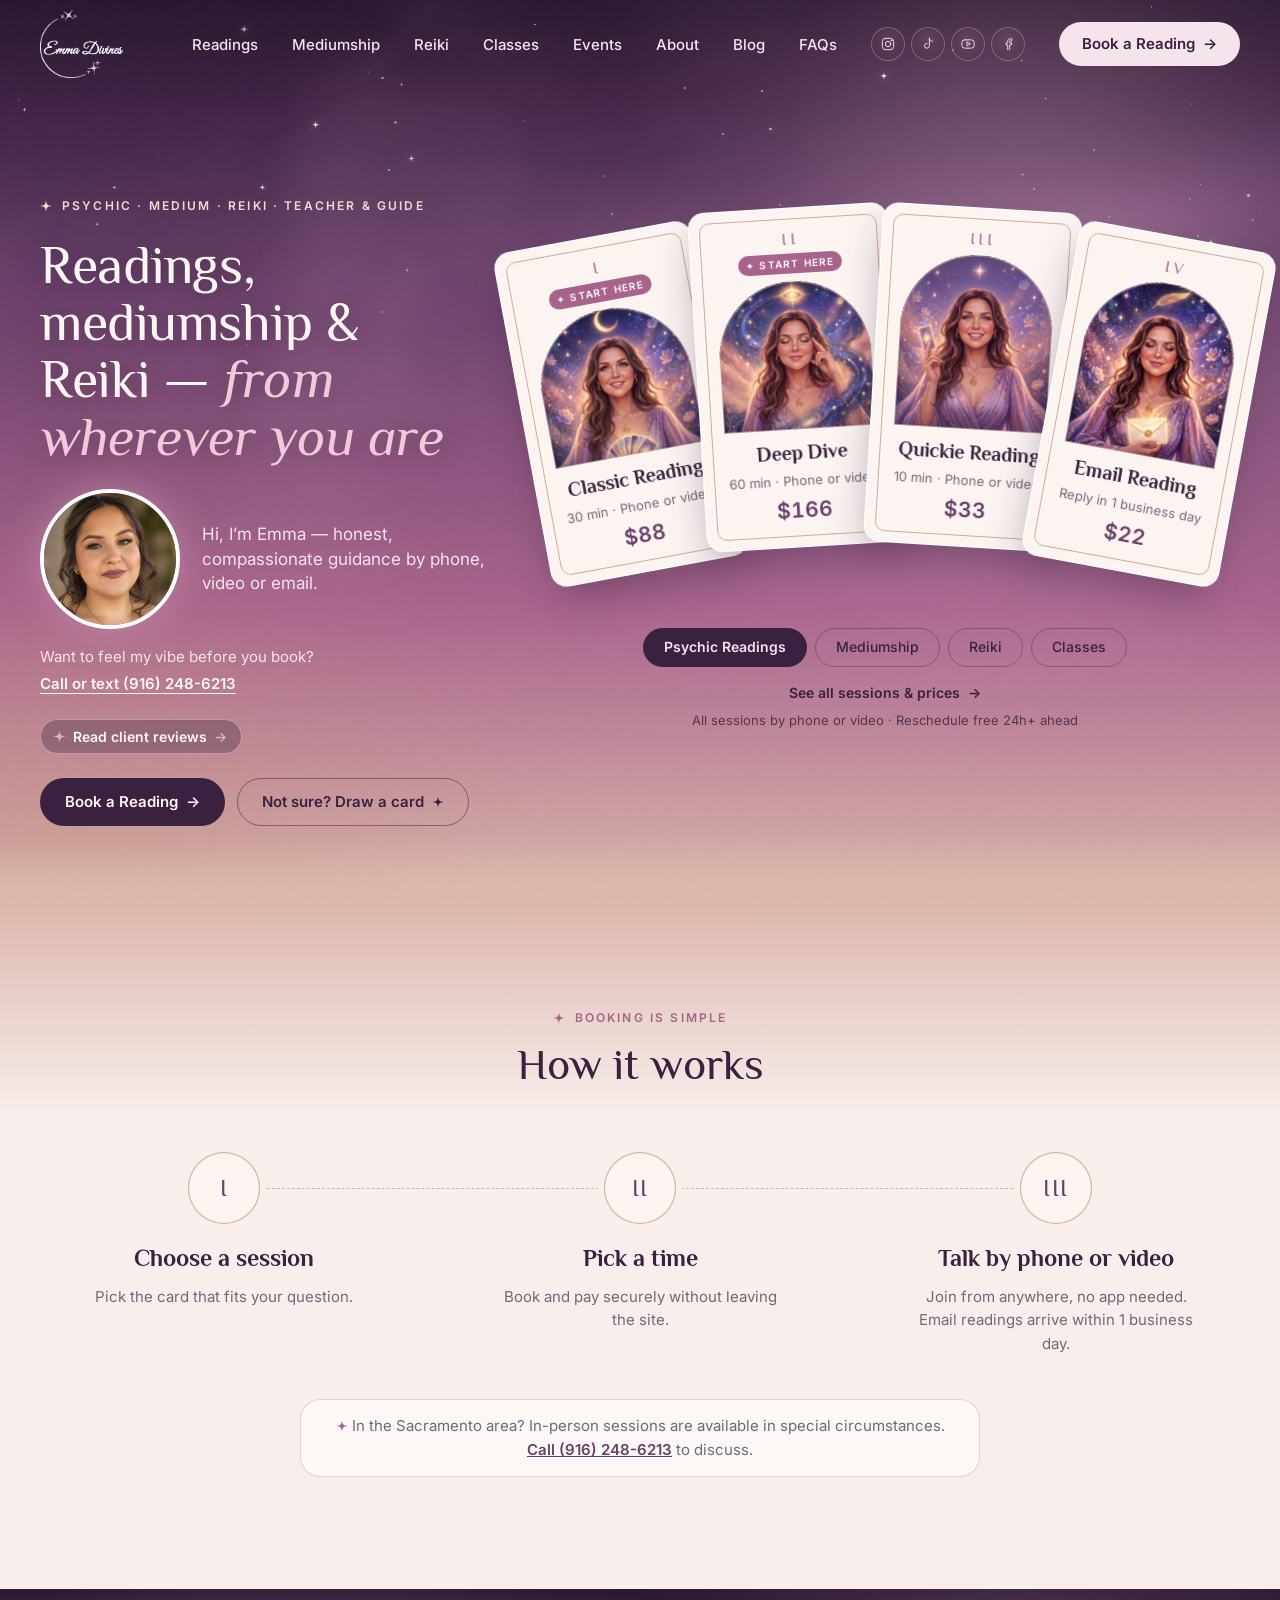
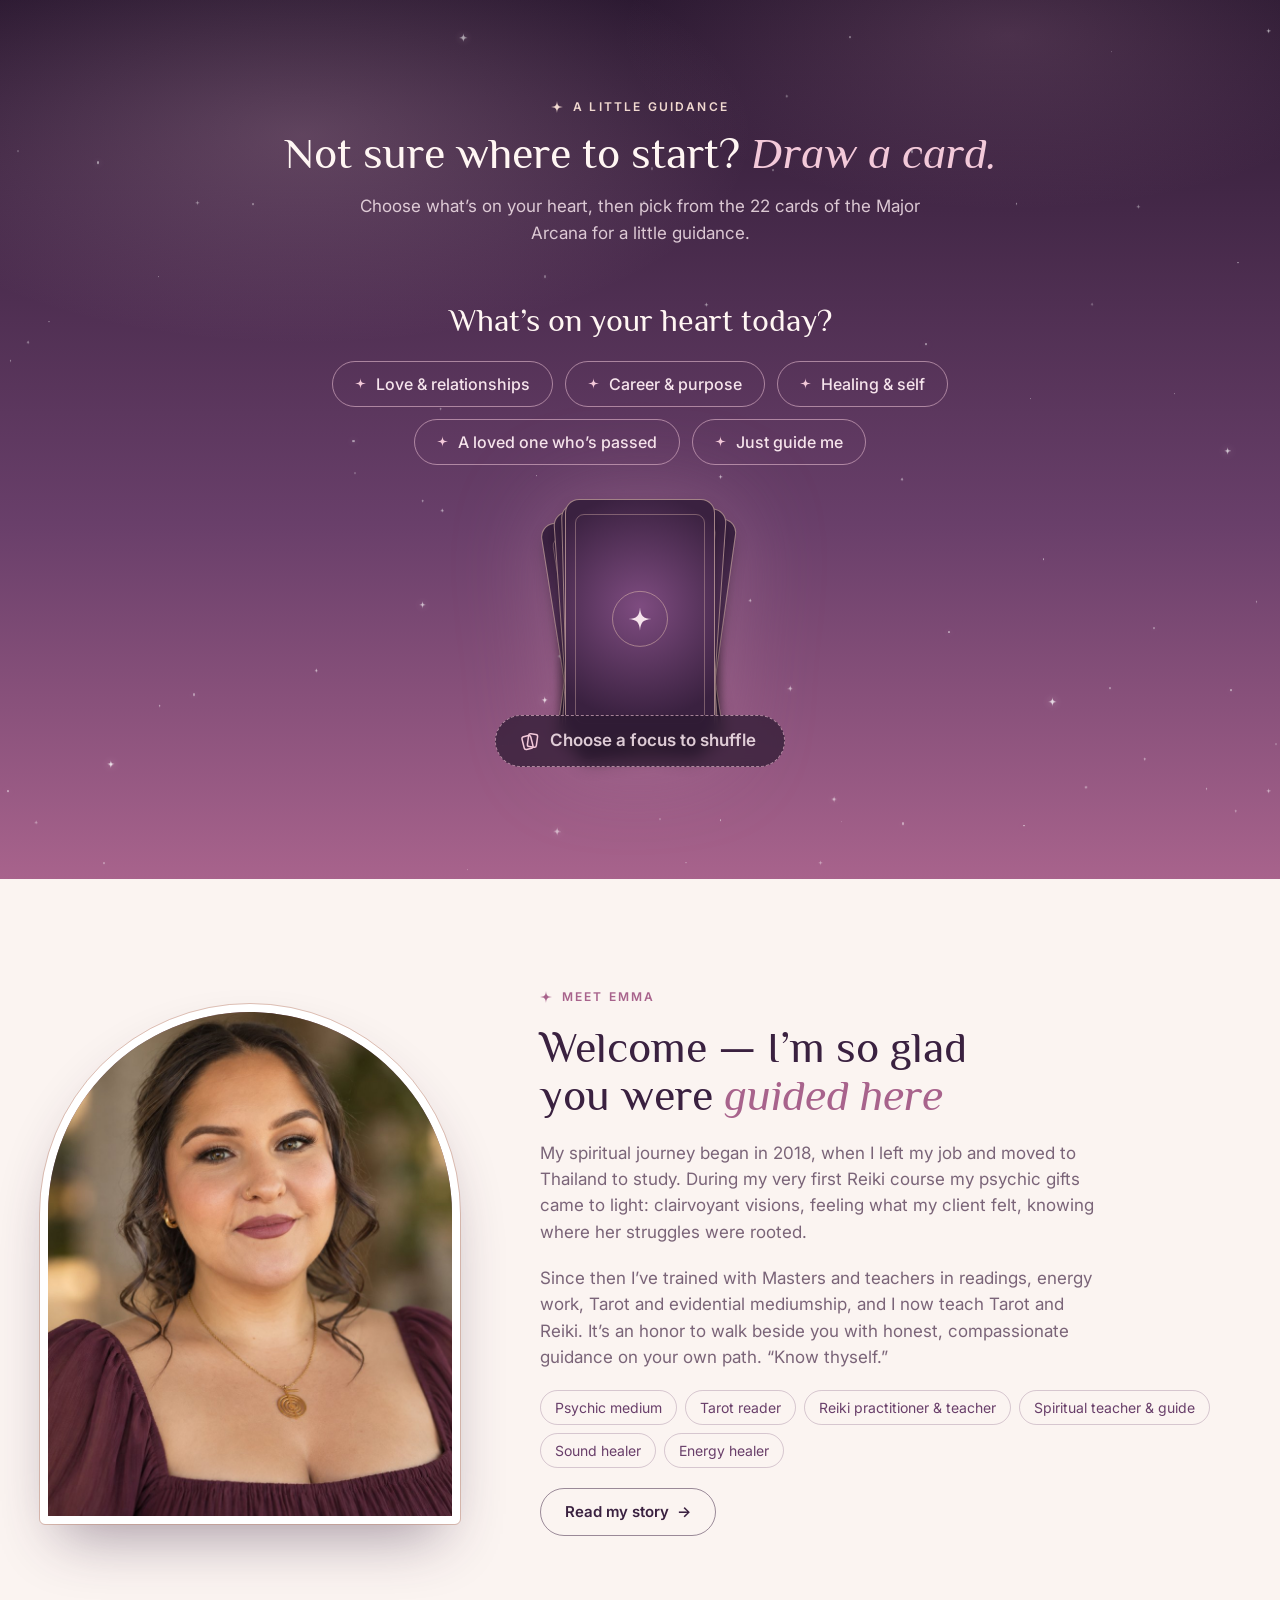
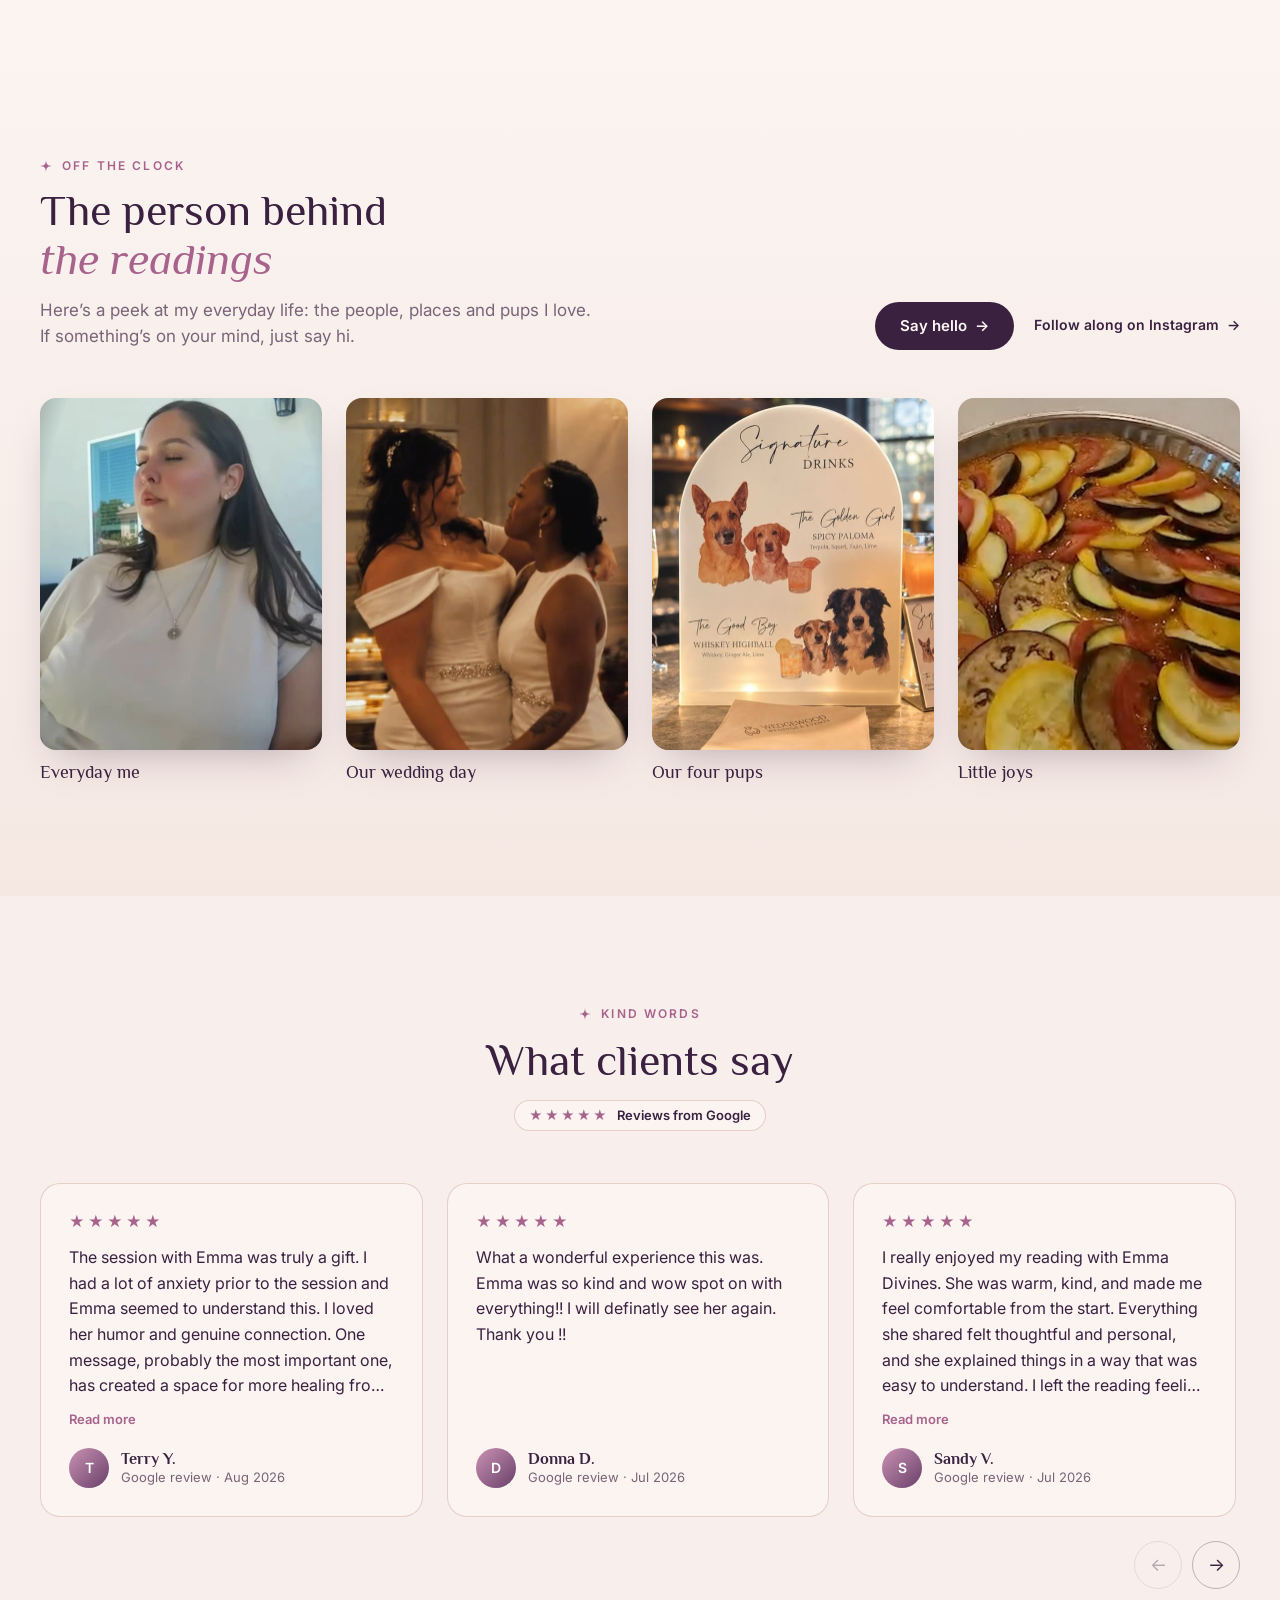
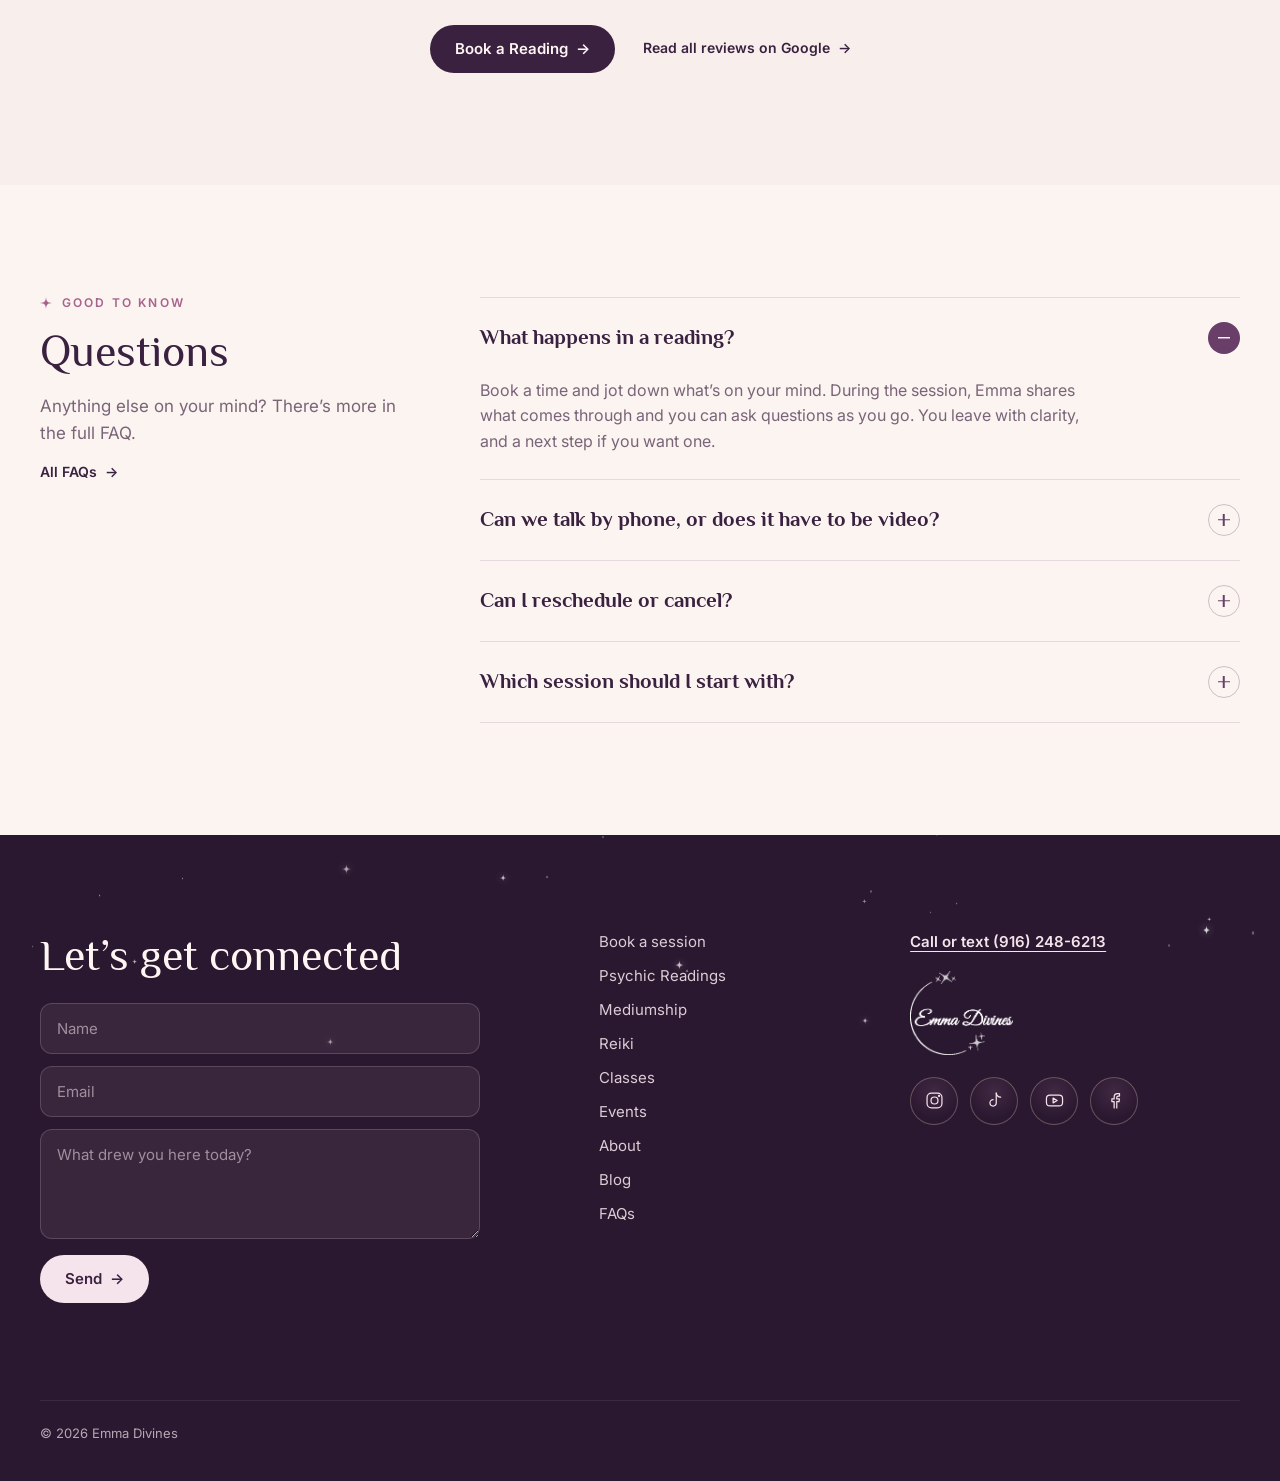
==== commit 9093d368: "Blog: new article list and article pages - blog.html: featured newest post, topic filter, post grid," ====
--- a/index.html
+++ b/index.html
@@ -618,7 +618,7 @@
   <div class="wrap">
     <a class="logo" href="#top" aria-label="Emma Divines home"><img src="[data-uri]" alt="Emma Divines"></a>
     <nav class="nav" aria-label="Main">
-      <a href="#top" data-tab="Psychic Readings">Readings</a><a href="#top" data-tab="Mediumship">Mediumship</a><a href="#top" data-tab="Reiki">Reiki</a><a href="#top" data-tab="Classes">Classes</a><a href="#top" data-sheet="Events">Events</a><a href="#emma">About</a><a href="#faq">FAQs</a>
+      <a href="#top" data-tab="Psychic Readings">Readings</a><a href="#top" data-tab="Mediumship">Mediumship</a><a href="#top" data-tab="Reiki">Reiki</a><a href="#top" data-tab="Classes">Classes</a><a href="#top" data-sheet="Events">Events</a><a href="#emma">About</a><a href="blog.html">Blog</a><a href="#faq">FAQs</a>
       <div class="social social-mini" aria-label="Emma on social media (header)"><a href="https://www.instagram.com/emmadivines/" target="_blank" rel="noopener" aria-label="Instagram (@emmadivines)" title="Instagram · @emmadivines"><svg viewBox="0 0 24 24" aria-hidden="true"><rect x="3.5" y="3.5" width="17" height="17" rx="5"/><circle cx="12" cy="12" r="4"/><circle cx="17.2" cy="6.8" r=".6" fill="currentColor"/></svg><svg class="tw" aria-hidden="true"><use href="#sp"/></svg></a><a href="https://www.tiktok.com/@emmadivines" target="_blank" rel="noopener" aria-label="TikTok (@emmadivines)" title="TikTok · @emmadivines"><svg viewBox="0 0 24 24" aria-hidden="true"><path d="M14 3.5v11.2a3.6 3.6 0 1 1-3.6-3.6"/><path d="M14 3.5c.4 2.6 2.2 4.4 5 4.7"/></svg><svg class="tw" aria-hidden="true"><use href="#sp"/></svg></a><a href="https://www.youtube.com/@emmadivines" target="_blank" rel="noopener" aria-label="YouTube (@emmadivines)" title="YouTube · @emmadivines"><svg viewBox="0 0 24 24" aria-hidden="true"><rect x="2.8" y="5.8" width="18.4" height="12.4" rx="4"/><path d="M10.4 9.3v5.4l4.6-2.7z"/></svg><svg class="tw" aria-hidden="true"><use href="#sp"/></svg></a><a href="https://www.facebook.com/diviningsoul" target="_blank" rel="noopener" aria-label="Facebook (Divining Soul)" title="Facebook · Divining Soul"><svg viewBox="0 0 24 24" aria-hidden="true"><path d="M14.6 20.5v-7.3h2.6l.4-3h-3V8.4c0-.9.3-1.5 1.6-1.5h1.5V4.2a20 20 0 0 0-2.3-.1c-2.3 0-3.8 1.4-3.8 3.9v2.2H9v3h2.6v7.3"/></svg><svg class="tw" aria-hidden="true"><use href="#sp"/></svg></a></div>
       <a class="btn btn-light" href="https://calendly.com/emmadivinesbook" target="_blank" rel="noopener">Book a Reading <span class="arr">→</span></a>
     </nav>
@@ -631,7 +631,7 @@
 <div class="mobile-menu" id="mmenu" hidden>
   <div class="top"><img src="[data-uri]" alt="Emma Divines"><button class="close-btn" id="menu-close" aria-label="Close menu">✕</button></div>
   <nav aria-label="Mobile">
-    <a href="#top" data-tab="Psychic Readings">Readings</a><a href="#top" data-tab="Mediumship">Mediumship</a><a href="#top" data-tab="Reiki">Reiki</a><a href="#top" data-tab="Classes">Classes</a><a href="#top" data-sheet="Events">Events</a><a href="#draw">Draw a card</a><a href="#emma">About Emma</a><a href="#faq">FAQs</a>
+    <a href="#top" data-tab="Psychic Readings">Readings</a><a href="#top" data-tab="Mediumship">Mediumship</a><a href="#top" data-tab="Reiki">Reiki</a><a href="#top" data-tab="Classes">Classes</a><a href="#top" data-sheet="Events">Events</a><a href="#draw">Draw a card</a><a href="#emma">About Emma</a><a href="blog.html">Blog</a><a href="#faq">FAQs</a>
   </nav>
   <a class="btn btn-light" href="https://calendly.com/emmadivinesbook" target="_blank" rel="noopener" style="align-self:flex-start">Book a Reading <span class="arr">→</span></a>
   <div class="social social-menu" aria-label="Emma on social media (menu)"><a href="https://www.instagram.com/emmadivines/" target="_blank" rel="noopener" aria-label="Instagram (@emmadivines)" title="Instagram · @emmadivines"><svg viewBox="0 0 24 24" aria-hidden="true"><rect x="3.5" y="3.5" width="17" height="17" rx="5"/><circle cx="12" cy="12" r="4"/><circle cx="17.2" cy="6.8" r=".6" fill="currentColor"/></svg><svg class="tw" aria-hidden="true"><use href="#sp"/></svg></a><a href="https://www.tiktok.com/@emmadivines" target="_blank" rel="noopener" aria-label="TikTok (@emmadivines)" title="TikTok · @emmadivines"><svg viewBox="0 0 24 24" aria-hidden="true"><path d="M14 3.5v11.2a3.6 3.6 0 1 1-3.6-3.6"/><path d="M14 3.5c.4 2.6 2.2 4.4 5 4.7"/></svg><svg class="tw" aria-hidden="true"><use href="#sp"/></svg></a><a href="https://www.youtube.com/@emmadivines" target="_blank" rel="noopener" aria-label="YouTube (@emmadivines)" title="YouTube · @emmadivines"><svg viewBox="0 0 24 24" aria-hidden="true"><rect x="2.8" y="5.8" width="18.4" height="12.4" rx="4"/><path d="M10.4 9.3v5.4l4.6-2.7z"/></svg><svg class="tw" aria-hidden="true"><use href="#sp"/></svg></a><a href="https://www.facebook.com/diviningsoul" target="_blank" rel="noopener" aria-label="Facebook (Divining Soul)" title="Facebook · Divining Soul"><svg viewBox="0 0 24 24" aria-hidden="true"><path d="M14.6 20.5v-7.3h2.6l.4-3h-3V8.4c0-.9.3-1.5 1.6-1.5h1.5V4.2a20 20 0 0 0-2.3-.1c-2.3 0-3.8 1.4-3.8 3.9v2.2H9v3h2.6v7.3"/></svg><svg class="tw" aria-hidden="true"><use href="#sp"/></svg></a></div>
@@ -783,7 +783,7 @@
       </form>
     </div>
     <ul class="foot-links" data-reveal data-stagger aria-label="Site">
-      <li><a href="https://calendly.com/emmadivinesbook" target="_blank" rel="noopener">Book a session</a></li><li><a href="#top" data-tab="Psychic Readings">Psychic Readings</a></li><li><a href="#top" data-tab="Mediumship">Mediumship</a></li><li><a href="#top" data-tab="Reiki">Reiki</a></li><li><a href="#top" data-tab="Classes">Classes</a></li><li><a href="#top" data-sheet="Events">Events</a></li><li><a href="#emma">About</a></li><li><a href="#faq">FAQs</a></li>
+      <li><a href="https://calendly.com/emmadivinesbook" target="_blank" rel="noopener">Book a session</a></li><li><a href="#top" data-tab="Psychic Readings">Psychic Readings</a></li><li><a href="#top" data-tab="Mediumship">Mediumship</a></li><li><a href="#top" data-tab="Reiki">Reiki</a></li><li><a href="#top" data-tab="Classes">Classes</a></li><li><a href="#top" data-sheet="Events">Events</a></li><li><a href="#emma">About</a></li><li><a href="blog.html">Blog</a></li><li><a href="#faq">FAQs</a></li>
     </ul>
     <div class="foot-brand" data-reveal data-stagger><a class="foot-phone" href="tel:+19162486213">Call or text (916) 248-6213</a><img src="[data-uri]" alt="Emma Divines">
       <div class="social" aria-label="Emma on social media"><a href="https://www.instagram.com/emmadivines/" target="_blank" rel="noopener" aria-label="Instagram (@emmadivines)" title="Instagram · @emmadivines"><svg viewBox="0 0 24 24" aria-hidden="true"><rect x="3.5" y="3.5" width="17" height="17" rx="5"/><circle cx="12" cy="12" r="4"/><circle cx="17.2" cy="6.8" r=".6" fill="currentColor"/></svg><svg class="tw" aria-hidden="true"><use href="#sp"/></svg></a><a href="https://www.tiktok.com/@emmadivines" target="_blank" rel="noopener" aria-label="TikTok (@emmadivines)" title="TikTok · @emmadivines"><svg viewBox="0 0 24 24" aria-hidden="true"><path d="M14 3.5v11.2a3.6 3.6 0 1 1-3.6-3.6"/><path d="M14 3.5c.4 2.6 2.2 4.4 5 4.7"/></svg><svg class="tw" aria-hidden="true"><use href="#sp"/></svg></a><a href="https://www.youtube.com/@emmadivines" target="_blank" rel="noopener" aria-label="YouTube (@emmadivines)" title="YouTube · @emmadivines"><svg viewBox="0 0 24 24" aria-hidden="true"><rect x="2.8" y="5.8" width="18.4" height="12.4" rx="4"/><path d="M10.4 9.3v5.4l4.6-2.7z"/></svg><svg class="tw" aria-hidden="true"><use href="#sp"/></svg></a><a href="https://www.facebook.com/diviningsoul" target="_blank" rel="noopener" aria-label="Facebook (Divining Soul)" title="Facebook · Divining Soul"><svg viewBox="0 0 24 24" aria-hidden="true"><path d="M14.6 20.5v-7.3h2.6l.4-3h-3V8.4c0-.9.3-1.5 1.6-1.5h1.5V4.2a20 20 0 0 0-2.3-.1c-2.3 0-3.8 1.4-3.8 3.9v2.2H9v3h2.6v7.3"/></svg><svg class="tw" aria-hidden="true"><use href="#sp"/></svg></a></div></div>
